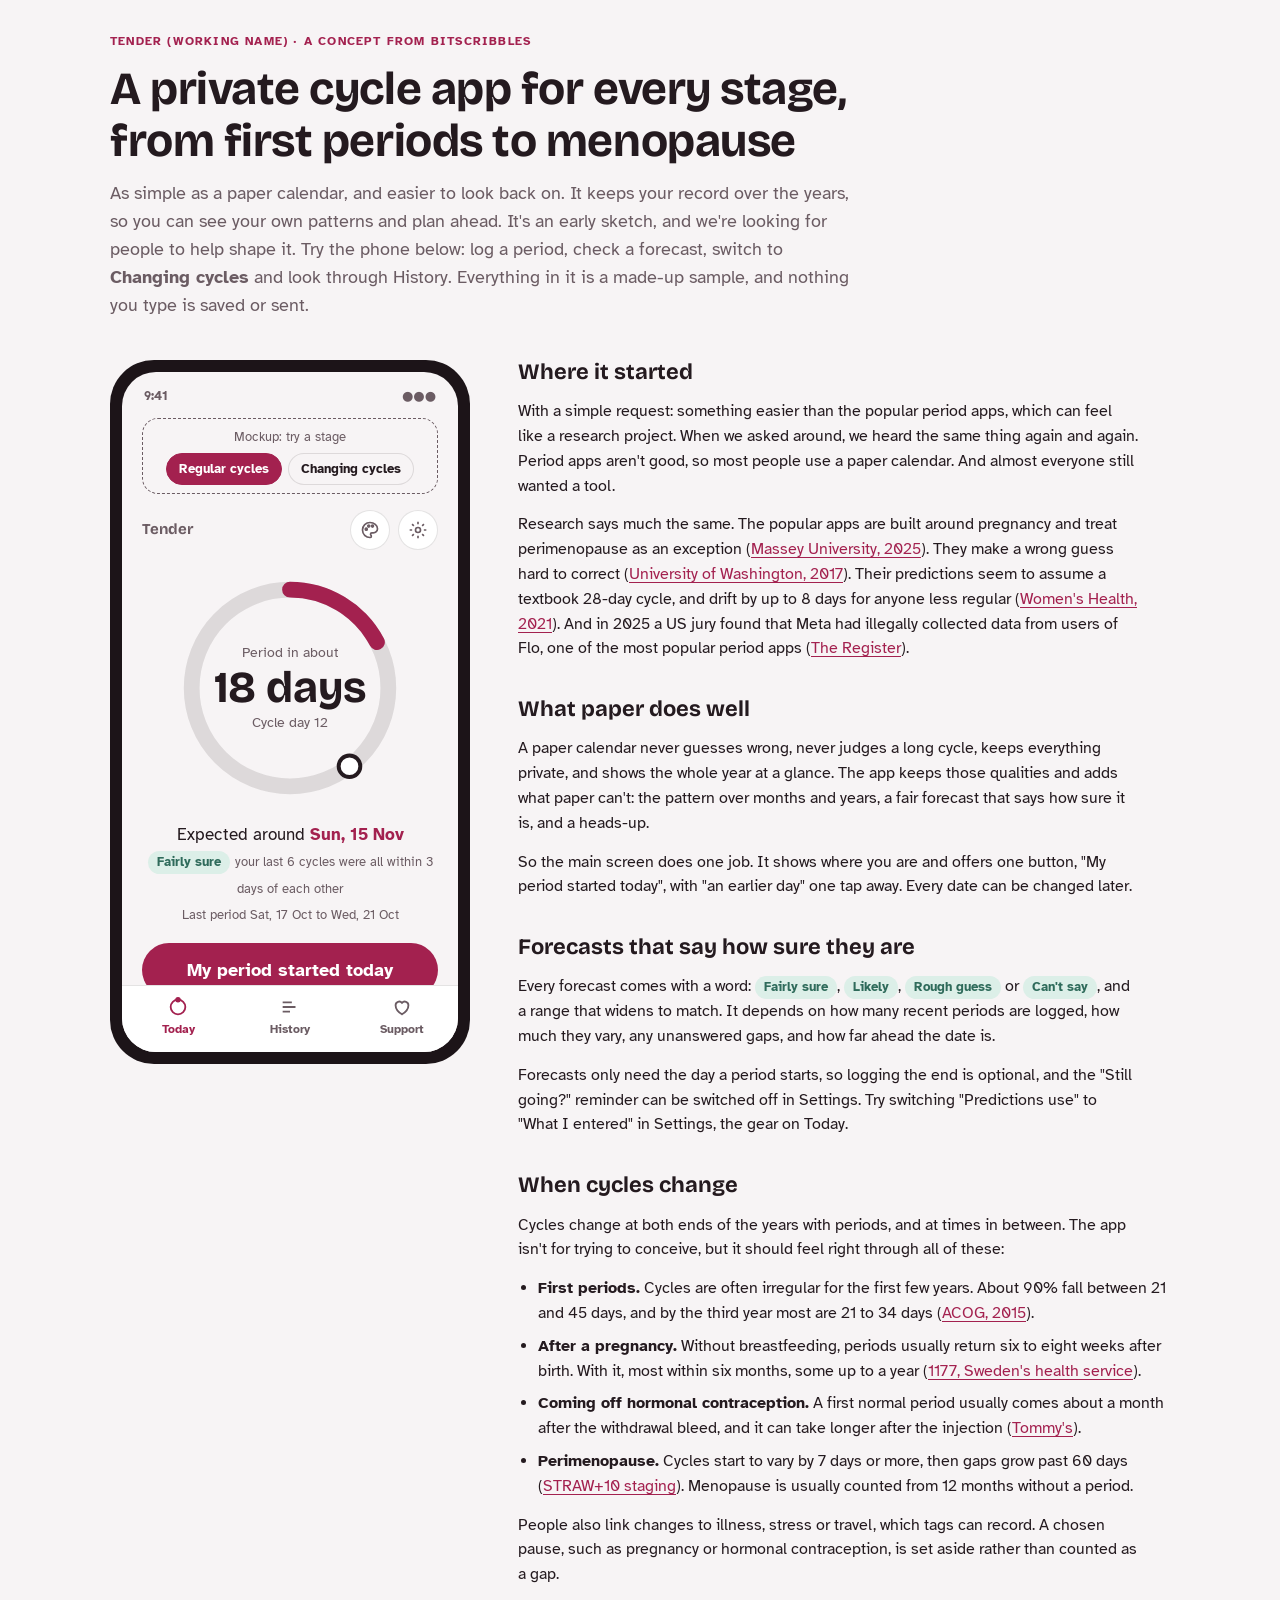
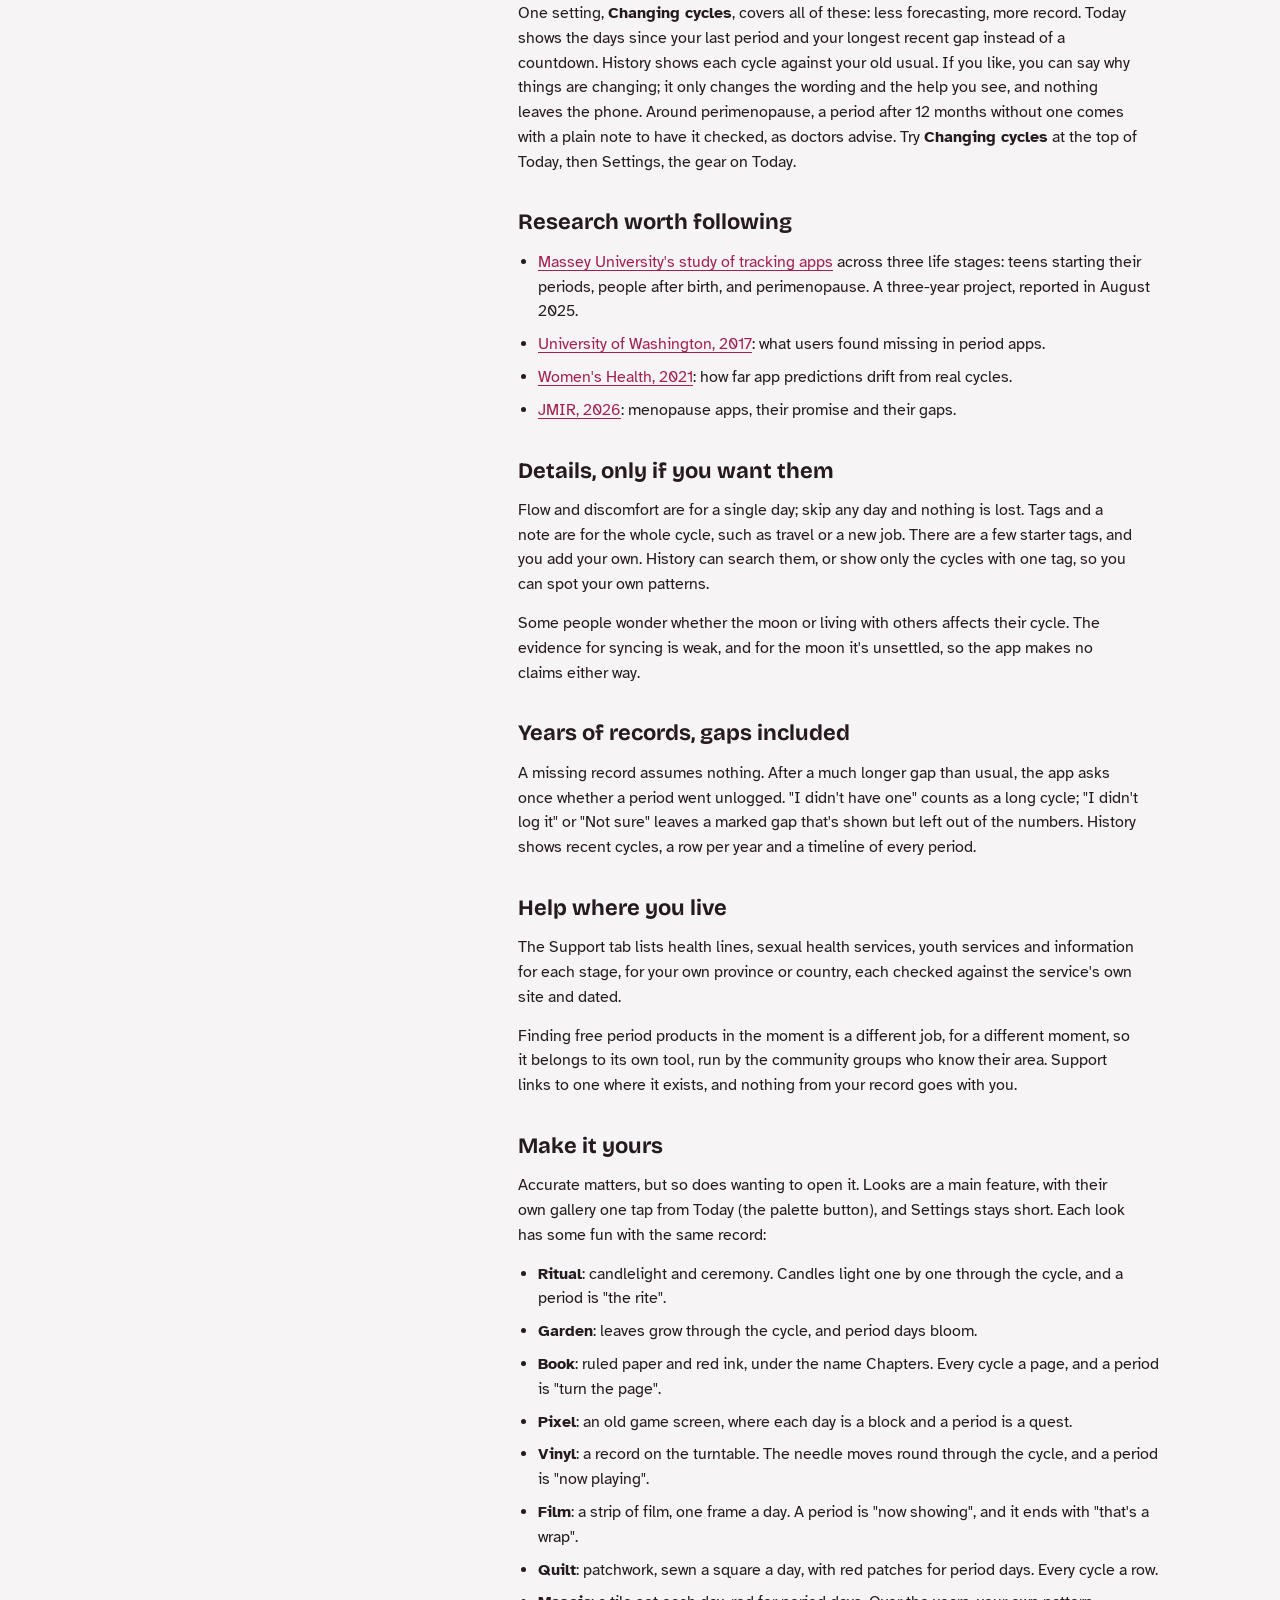
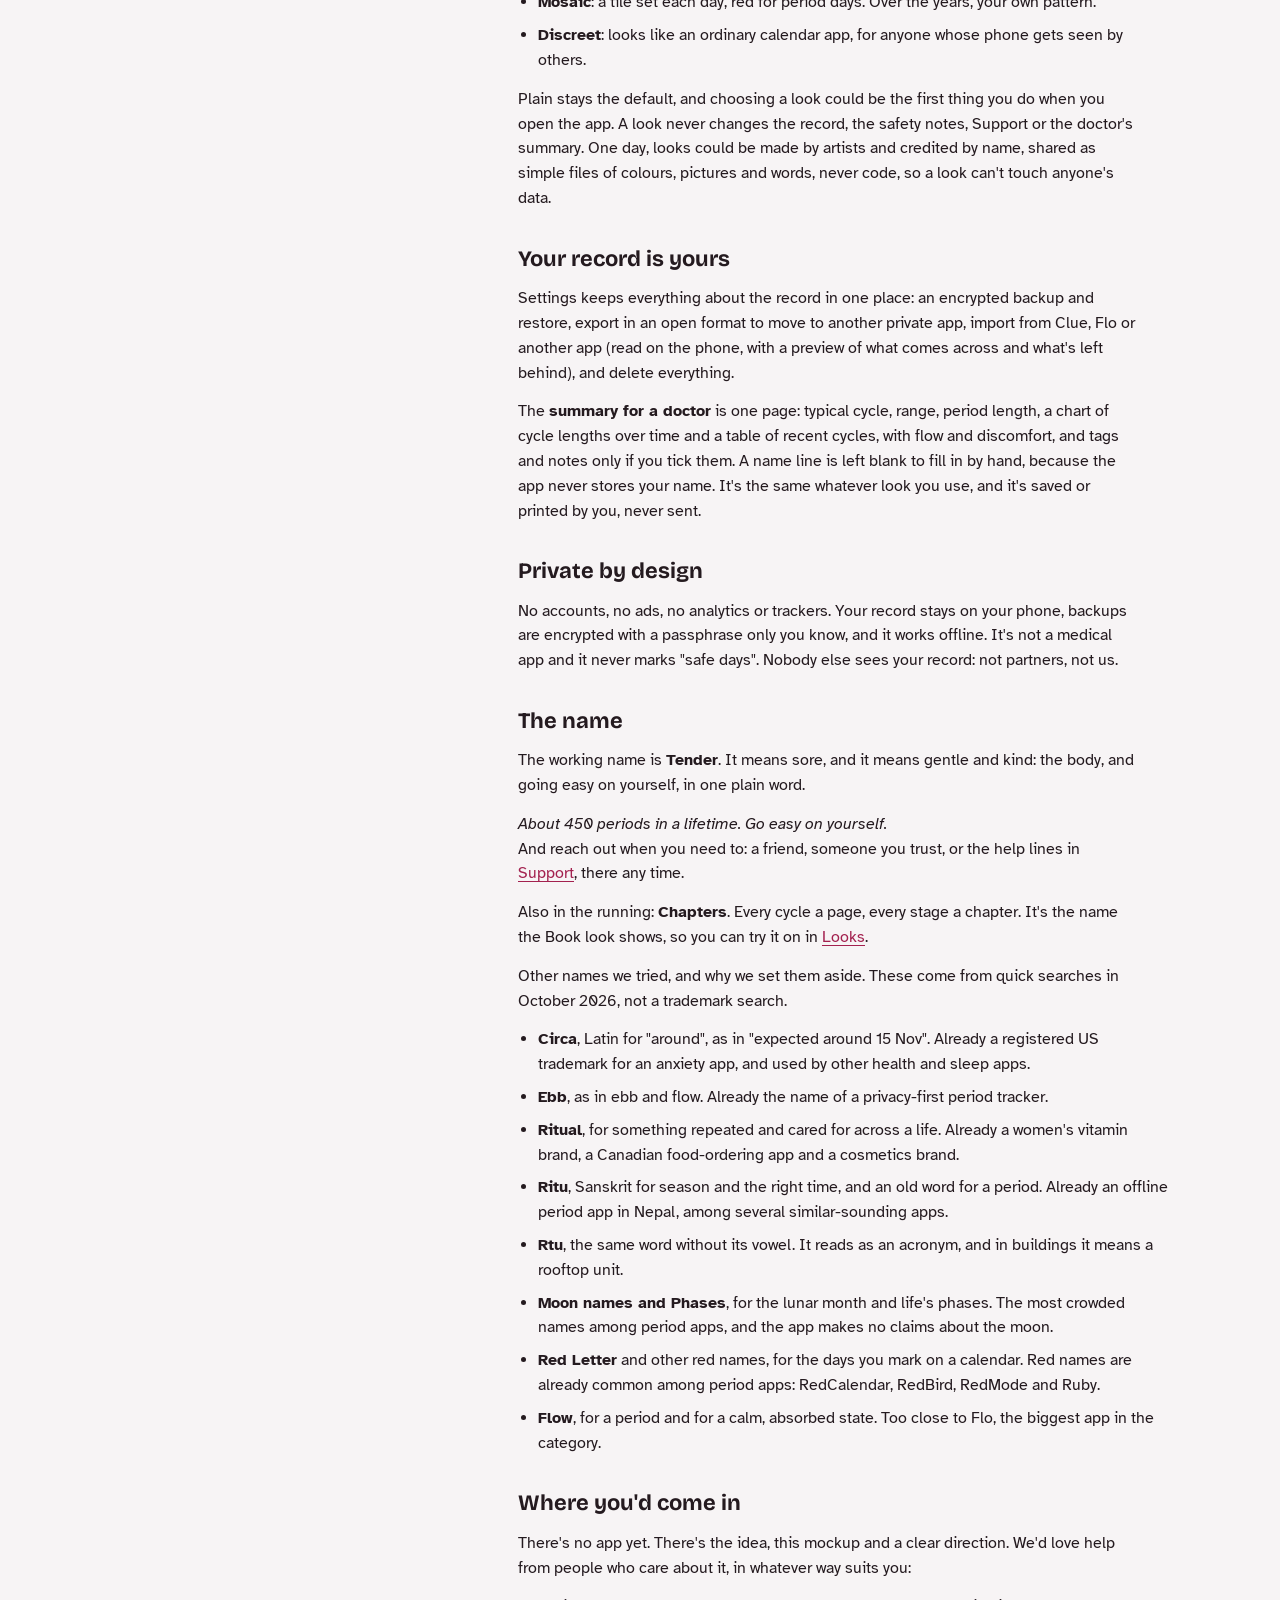
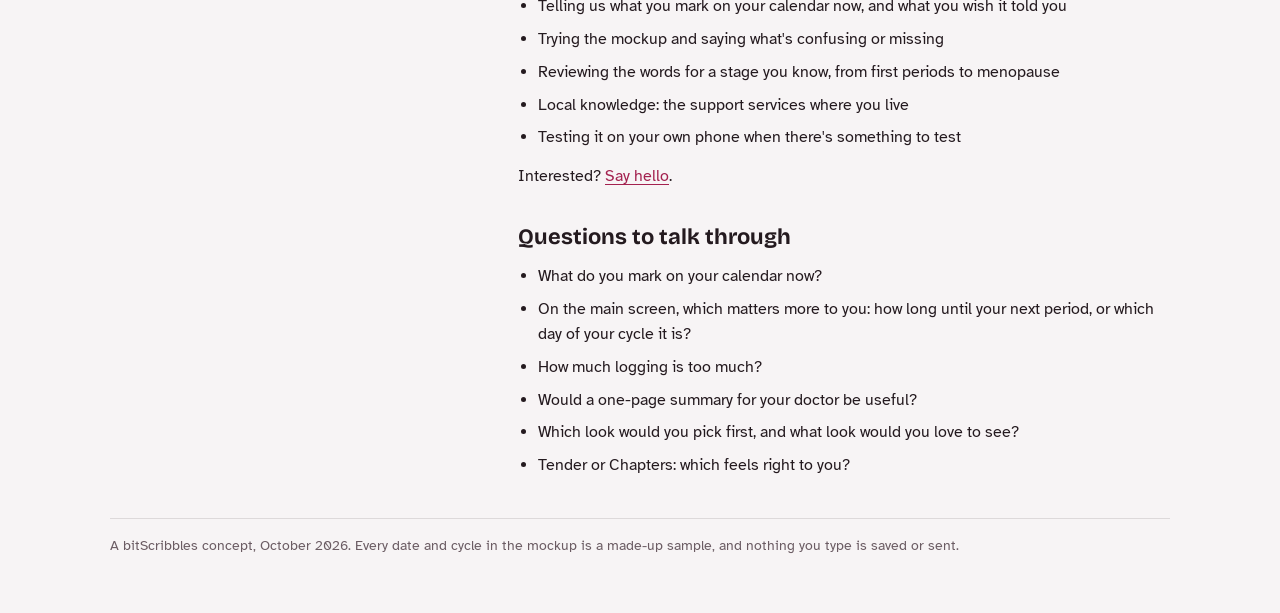
==== preview/cycle/index.html @ 002d777d "Cycle preview: a looks gallery, with Vinyl, Film, Quilt and Mosaic Looks get their own gallery, one " ====
<!doctype html>
<html lang="en">
<head>
<meta charset="utf-8">
<meta name="viewport" content="width=device-width, initial-scale=1, viewport-fit=cover">
<meta name="robots" content="noindex, nofollow">
<title>Tender (working name) — a concept from bitScribbles</title>
<link rel="icon" href="/favicon.svg?v=2" type="image/svg+xml">
<link rel="preconnect" href="https://fonts.googleapis.com">
<link rel="stylesheet" href="https://fonts.googleapis.com/css2?family=Bricolage+Grotesque:opsz,wght@12..96,500;12..96,700&family=Cinzel:wght@600;700&family=Press+Start+2P&family=Special+Elite&family=Shrikhand&family=Bebas+Neue&family=Patrick+Hand&family=Marcellus&family=Atkinson+Hyperlegible:ital,wght@0,400;0,700;1,400&display=swap">
<style>
/* Layout: a working phone on the left, the reasoning beside it; one column on phones. */
:root {
  --bg: #f7f4f5;
  --surface: #ffffff;
  --ink: #241a1f;
  --muted: #6b5c63;
  --line: rgba(36, 26, 31, 0.12);
  --berry: #a3214f;        /* the app's accent: period days, main action */
  --berry-soft: #f6dfe7;
  --pine: #2f6b5b;         /* calm second accent: confidence words, readiness */
  --pine-soft: #dcefe8;
  --phone: #1c1418;
  --on-berry: #ffffff;
  --display: "Bricolage Grotesque", "Segoe UI", system-ui, sans-serif;
  --body: "Atkinson Hyperlegible", "Segoe UI", system-ui, sans-serif;
}
@media (prefers-color-scheme: dark) { :root:not([data-theme="light"]) {
  --bg: #171114; --surface: #22191d; --ink: #f3ecef; --muted: #b5a6ad; --line: rgba(243,236,239,0.14);
  --berry: #e0668f; --berry-soft: #4a2232; --pine: #6cc4a8; --pine-soft: #1d3a31; --phone: #050304; --on-berry: #1a0b11;
  color-scheme: dark; } }
:root[data-theme="dark"] {
  --bg: #171114; --surface: #22191d; --ink: #f3ecef; --muted: #b5a6ad; --line: rgba(243,236,239,0.14);
  --berry: #e0668f; --berry-soft: #4a2232; --pine: #6cc4a8; --pine-soft: #1d3a31; --phone: #050304; --on-berry: #1a0b11;
  color-scheme: dark; }

* { box-sizing: border-box; }
[hidden] { display: none !important; }
body { margin: 0; background: var(--bg); color: var(--ink); font: 16px/1.55 var(--body);
  padding-left: max(16px, env(safe-area-inset-left, 0px)); padding-right: max(16px, env(safe-area-inset-right, 0px)); padding-block: 32px 56px; }
.wrap { max-width: 1060px; margin: 0 auto; display: grid; gap: 40px; }
h1, h2, h3 { font-family: var(--display); text-wrap: balance; margin: 0; line-height: 1.15; }
h1 { font-size: clamp(30px, 5vw, 46px); font-weight: 700; letter-spacing: -0.01em; }
h2 { font-size: 22px; font-weight: 700; }
h3 { font-size: 17px; font-weight: 700; }
p { margin: 0; }
.eyebrow { font-size: 12px; text-transform: uppercase; letter-spacing: 0.1em; color: var(--berry); font-weight: 700; }
.lead { font-size: 18px; color: var(--muted); max-width: 62ch; }
header { display: grid; gap: 12px; }

.main { display: grid; grid-template-columns: minmax(0, 360px) minmax(0, 1fr); gap: 48px; align-items: start; }
@media (max-width: 820px) { .main { grid-template-columns: minmax(0, 1fr); } .phone { margin: 0 auto; } }

/* Phone */
.phone { width: 100%; max-width: 360px; background: var(--phone); border-radius: 44px; padding: 12px; position: sticky; top: calc(env(safe-area-inset-top, 0px) + 16px); }
@media (max-width: 820px) { .phone { position: static; } }
.screen { background: var(--bg); border-radius: 34px; height: 680px; display: flex; flex-direction: column; overflow: hidden; }
.bar { display: flex; justify-content: space-between; padding: 14px 22px 4px; font-size: 13px; font-weight: 700; color: var(--muted); }
.view { flex: 1; overflow-y: auto; padding: 8px 20px 20px; display: grid; align-content: start; gap: 16px; }
.view[hidden] { display: none !important; }
.tabs { display: grid; grid-template-columns: repeat(3, 1fr); border-top: 1px solid var(--line); background: var(--surface); padding-bottom: 10px; }
.tabs button { background: none; border: 0; font: 700 12px var(--body); color: var(--muted); padding: 10px 4px 6px; display: grid; justify-items: center; gap: 4px; cursor: pointer; }
.tabs button svg { width: 22px; height: 22px; }
.tabs button[aria-selected="true"] { color: var(--berry); }
button:focus-visible, select:focus-visible { outline: 3px solid var(--berry); outline-offset: 2px; }

.app-name { font-family: var(--display); font-weight: 700; font-size: 15px; color: var(--muted); }
.ring { position: relative; width: 236px; height: 236px; margin: 4px auto 0; }
.ring svg { width: 100%; height: 100%; }
.ring-text { position: absolute; inset: 0; display: grid; place-content: center; text-align: center; gap: 2px; }
.ring-day { font-family: var(--display); font-weight: 700; font-size: 54px; line-height: 1; }
.ring-sub { font-size: 14px; color: var(--muted); }
.next { text-align: center; font-size: 17px; }
.next strong { color: var(--berry); }
.primary { background: var(--berry); color: var(--on-berry); border: 0; border-radius: 999px; font: 700 18px var(--body); padding: 16px; cursor: pointer; width: 100%; }
.quiet { background: none; border: 1px solid var(--line); color: var(--ink); border-radius: 999px; font: 700 14px var(--body); padding: 11px 14px; cursor: pointer; }
.nudge { background: var(--pine-soft); color: var(--ink); border-radius: 16px; padding: 12px 14px; display: flex; gap: 10px; align-items: center; justify-content: space-between; font-size: 14px; }
.nudge button { background: none; border: 0; color: var(--pine); font: 700 14px var(--body); cursor: pointer; white-space: nowrap; padding: 4px; }

select { width: 100%; font: 16px var(--body); padding: 10px; border-radius: 12px; border: 1px solid var(--line); background: var(--surface); color: var(--ink); }
.status { font-size: 13px; color: var(--muted); }
.chips { display: flex; flex-wrap: wrap; gap: 4px; }
.chip { font-size: 12px; background: var(--pine-soft); color: var(--ink); border-radius: 999px; padding: 2px 8px; }
.meta { font-size: 13px; color: var(--muted); }
.details { background: var(--surface); border: 1px solid var(--line); border-radius: 18px; padding: 14px; display: grid; gap: 12px; }
.details fieldset { border: 0; margin: 0; padding: 0; display: grid; gap: 6px; }
.details legend { font-weight: 700; font-size: 14px; padding: 0; margin-bottom: 6px; }
.seg { display: flex; flex-wrap: wrap; gap: 6px; }
.seg button { border: 1px solid var(--line); background: var(--bg); color: var(--ink); border-radius: 999px; padding: 7px 12px; font: 700 13px var(--body); cursor: pointer; }
.seg button[aria-pressed="true"] { background: var(--berry); border-color: var(--berry); color: var(--on-berry); }
.details textarea { width: 100%; min-height: 64px; resize: vertical; font: 15px/1.4 var(--body); padding: 10px; border-radius: 12px; border: 1px solid var(--line); background: var(--bg); color: var(--ink); }
.details label { font-weight: 700; font-size: 14px; }
.saved { font-size: 13px; color: var(--pine); font-weight: 700; min-height: 1.2em; }
.ask { background: var(--berry-soft); border-radius: 18px; padding: 14px; display: grid; gap: 10px; }
.ask .quiet { background: var(--surface); }
.linkbtn { background: none; border: 0; padding: 4px 0; font: 700 14px var(--body); color: var(--berry); cursor: pointer; justify-self: center; text-decoration: underline; text-underline-offset: 3px; }
.dates { background: var(--surface); border: 1px solid var(--line); border-radius: 18px; padding: 12px 14px; display: grid; gap: 10px; }
.drow { display: grid; grid-template-columns: 64px 36px 1fr 36px; gap: 8px; align-items: center; font-size: 14px; }
.drow span:nth-child(3) { text-align: center; font-weight: 700; font-variant-numeric: tabular-nums; }
.step { width: 36px; height: 36px; border-radius: 50%; border: 1px solid var(--line); background: var(--bg); color: var(--ink); font: 700 18px var(--body); cursor: pointer; }
.step:disabled { opacity: .35; cursor: default; }
.demo { background: none; border: 1px dashed var(--muted); color: var(--muted); border-radius: 999px; padding: 8px 12px; font: 700 13px var(--body); cursor: pointer; }
.tags { display: flex; flex-wrap: wrap; gap: 6px; }
.tags button { border: 1px solid var(--line); background: var(--bg); color: var(--ink); border-radius: 999px; padding: 7px 12px; font: 700 13px var(--body); cursor: pointer; }
.tags button[aria-pressed="true"] { background: var(--pine); border-color: var(--pine); color: var(--surface); }
.plan { background: var(--surface); border: 1px solid var(--line); border-radius: 18px; padding: 14px; display: grid; gap: 10px; }
.plan input[type="date"] { width: 100%; font: 16px var(--body); padding: 10px; border-radius: 12px; border: 1px solid var(--line); background: var(--bg); color: var(--ink); }
.upcoming { list-style: none; margin: 0; padding: 0; display: grid; gap: 6px; font-size: 14px; }
.upcoming li { display: flex; justify-content: space-between; gap: 8px; }
.hextra { grid-column: 2 / -1; display: flex; flex-wrap: wrap; gap: 4px; align-items: center; font-size: 12px; color: var(--muted); margin-top: -4px; }
.chip.tag { background: var(--berry-soft); }
.rgroup { display: grid; gap: 8px; }
.rgroup h3 { font-size: 13px; text-transform: uppercase; letter-spacing: 0.08em; color: var(--muted); font-family: var(--body); }
.res { background: var(--surface); border: 1px solid var(--line); border-radius: 16px; padding: 12px 14px; display: grid; gap: 4px; }
.res-name { font-weight: 700; }
.res a { color: var(--berry); font-weight: 700; text-underline-offset: 3px; }
.res .num { font-variant-numeric: tabular-nums; }
.region { display: flex; justify-content: space-between; align-items: center; gap: 8px; font-size: 14px; }
.view input[type="search"], .addtag input { width: 100%; font: 16px var(--body); padding: 10px; border-radius: 12px; border: 1px solid var(--line); background: var(--surface); color: var(--ink); }
.addtag { display: flex; gap: 8px; }
.addtag input { flex: 1; min-width: 0; background: var(--bg); }
.htrack.gap { background: none; border: 1.5px dashed var(--muted); }
.years details { border-top: 1px solid var(--line); padding: 10px 0; }
.years summary { cursor: pointer; font-weight: 700; }
.years summary span { display: block; font-weight: 400; font-size: 13px; color: var(--muted); }
.timeline svg { width: 100%; height: auto; display: block; }
.hnote { font-style: italic; }
.conf { display: inline-block; font-size: 13px; font-weight: 700; color: var(--pine); background: var(--pine-soft); border-radius: 999px; padding: 1px 9px; }
.stagebar { display: grid; gap: 6px; justify-items: center; border: 1px dashed var(--muted); border-radius: 16px; padding: 8px; }
.stack { display: grid; gap: 16px; }
.chchart svg { width: 100%; height: auto; display: block; }
.chrow { display: flex; justify-content: space-between; gap: 8px; font-size: 14px; border-top: 1px solid var(--line); padding-top: 6px; }
.chrow b { font-variant-numeric: tabular-nums; }
.say { color: var(--berry); font-weight: 700; }
.plain a, .questions a { color: var(--berry); text-underline-offset: 3px; }
.inline-link { background: none; border: 0; padding: 0; font: inherit; color: var(--berry); text-decoration: underline; text-underline-offset: 3px; cursor: pointer; }
.apphead { display: flex; justify-content: space-between; align-items: center; gap: 8px; }
.gear { width: 40px; height: 40px; border-radius: 50%; border: 1px solid var(--line); background: var(--surface); color: var(--muted); display: grid; place-items: center; cursor: pointer; }
.gear svg { width: 20px; height: 20px; }
.setgroup { display: grid; gap: 10px; }
.setgroup > h3 { font-size: 13px; text-transform: uppercase; letter-spacing: 0.08em; color: var(--muted); font-family: var(--body); }
.skins { display: grid; gap: 8px; }
.skin { display: grid; grid-template-columns: 40px 1fr; gap: 10px; align-items: center; text-align: left; border: 1px solid var(--line); background: var(--surface); color: var(--ink); border-radius: 14px; padding: 10px 12px; font: 14px/1.35 var(--body); cursor: pointer; }
.skin b { display: block; }
.skin span.meta { display: block; }
.skin[aria-pressed="true"] { border-color: var(--berry); box-shadow: inset 0 0 0 1px var(--berry); }
.swatch { width: 40px; height: 40px; border-radius: 50%; border: 1px solid rgba(0,0,0,.12); }
.screen[data-skin="ritual"] { --bg: #140d12; --surface: #1f141b; --ink: #f1e6dc; --muted: #b9a596; --line: rgba(241,230,220,0.16); --berry: #e0584f; --berry-soft: #3a1a1e; --pine: #d9b36c; --pine-soft: #2e2516; --on-berry: #1a0a0a; --display: "Cinzel", Georgia, serif; color-scheme: dark; }
.screen[data-skin="garden"] { --bg: #f3f6ef; --surface: #ffffff; --ink: #1f2a1f; --muted: #556455; --line: rgba(31,42,31,0.13); --berry: #a8324e; --berry-soft: #f3dde3; --pine: #3f6b3a; --pine-soft: #e0ecd9; --on-berry: #ffffff; color-scheme: light; }
.screen[data-skin="discreet"] { --bg: #f4f5f7; --surface: #ffffff; --ink: #1d2330; --muted: #5d6576; --line: rgba(29,35,48,0.12); --berry: #2f5fa8; --berry-soft: #dfe7f5; --pine: #3b6b8f; --pine-soft: #e2edf5; --on-berry: #ffffff; color-scheme: light; }
.screen { color: var(--ink); }
.screen[data-skin="pixel"] { --bg: #10142a; --surface: #1b2140; --ink: #f4f4f4; --muted: #aab3d6; --line: rgba(244,244,244,0.18); --berry: #ff4d6d; --berry-soft: #3a1f33; --pine: #6ee7b7; --pine-soft: #163a33; --on-berry: #10142a; --display: "Press Start 2P", ui-monospace, monospace; color-scheme: dark; }
.ring-glyph { display: block; height: 26px; margin-bottom: 2px; }
.ring-glyph svg { height: 26px; width: auto; }
.screen[data-skin="book"] { --bg: #f7f3ea; --surface: #fffdf7; --ink: #2b2620; --muted: #62594d; --line: rgba(43,38,32,0.16); --berry: #b3261e; --berry-soft: #f3dcd6; --pine: #2f4f7a; --pine-soft: #e1e8f2; --on-berry: #fffdf7; --display: "Special Elite", "Courier New", monospace; color-scheme: light; }
/* Book: ruled paper and red ink */
.screen[data-skin="book"] { background: linear-gradient(90deg, transparent 22px, rgba(179,38,30,0.35) 22px 23.5px, transparent 23.5px), repeating-linear-gradient(0deg, rgba(47,79,122,0.12) 0 1px, transparent 1px 26px), #f7f3ea; }
.screen[data-skin="book"] .primary { background: #fffdf7; color: var(--berry); border: 2px solid var(--berry); font-family: "Special Elite", "Courier New", monospace; letter-spacing: 0.03em; box-shadow: 2px 2px 0 rgba(179,38,30,0.25); }
.screen[data-skin="book"] .tabs { background: #fffdf7; }
.screen[data-skin="book"] .ring-day { font-family: "Special Elite", "Courier New", monospace; }
/* Ritual: candlelight */
.screen[data-skin="ritual"] { background: radial-gradient(120% 60% at 50% 0%, #2c1420 0%, #140d12 62%); }
.screen[data-skin="ritual"] .primary { background: linear-gradient(#e86a5f, #b8322e); color: #1a0a0a; font-family: "Cinzel", Georgia, serif; letter-spacing: 0.05em; box-shadow: 0 0 26px rgba(224,88,79,0.45); }
.screen[data-skin="ritual"] #periodArc { filter: drop-shadow(0 0 6px rgba(224,88,79,0.85)); }
.screen[data-skin="ritual"] .ring-day { font-family: "Cinzel", Georgia, serif; }
.screen[data-skin="ritual"] .tabs { background: #1a1016; }
/* Garden: a little growth */
.screen[data-skin="garden"] { background: radial-gradient(circle at 12% 18%, #e3ecd9 0 22px, transparent 23px), radial-gradient(circle at 88% 34%, #e8efe0 0 30px, transparent 31px), radial-gradient(circle at 20% 78%, #e8efe0 0 26px, transparent 27px), #f3f6ef; }
.screen[data-skin="garden"] .primary { background: linear-gradient(#b8405c, #93283f); }
.screen[data-skin="garden"] .tabs { background: #fbfdf8; }
/* Pixel: an old game screen */
.screen[data-skin="pixel"] { background: repeating-linear-gradient(0deg, rgba(255,255,255,0.035) 0 2px, transparent 2px 4px), #10142a; }
.screen[data-skin="pixel"] * { border-radius: 0 !important; }
.screen[data-skin="pixel"] .primary { font-family: "Press Start 2P", ui-monospace, monospace; font-size: 12px; line-height: 1.6; padding: 16px 12px; border: 3px solid #f4f4f4; box-shadow: 4px 4px 0 #000; }
.screen[data-skin="pixel"] .ring-day { font-size: 22px !important; line-height: 1.4; }
.screen[data-skin="pixel"] .ring-sub { font-size: 12px; }
.screen[data-skin="pixel"] #ringBase, .screen[data-skin="pixel"] #periodArc { display: none; }
.screen[data-skin="pixel"] .app-name { font-size: 11px; }
.screen[data-skin="pixel"] h2, .screen[data-skin="pixel"] h3 { font-size: 12px; line-height: 1.6; }
/* Vinyl: a record on the turntable */
.screen[data-skin="vinyl"] { --bg: #17161b; --surface: #222128; --ink: #f2efe8; --muted: #b4afa6; --line: rgba(242,239,232,0.16); --berry: #e5535f; --berry-soft: #3b1d23; --pine: #e8b04a; --pine-soft: #322813; --on-berry: #17161b; --display: "Shrikhand", Georgia, serif; color-scheme: dark; }
.screen[data-skin="vinyl"] { background: repeating-radial-gradient(circle at 50% 34%, rgba(255,255,255,0.035) 0 1px, transparent 1px 5px), #17161b; }
.screen[data-skin="vinyl"] #ringBase { stroke: #050507; stroke-width: 24; }
.screen[data-skin="vinyl"] .primary { font-family: "Shrikhand", Georgia, serif; font-weight: 400; letter-spacing: 0.02em; box-shadow: inset 0 0 0 3px #e5535f, inset 0 0 0 5px #17161b; }
.screen[data-skin="vinyl"] .ring-day, .screen[data-skin="vinyl"] .app-name, .screen[data-skin="vinyl"] h2, .screen[data-skin="vinyl"] h3 { font-weight: 400; }
.screen[data-skin="vinyl"] .tabs { background: #1d1c22; }
/* Film: a strip of film */
.screen[data-skin="film"] { --bg: #15130f; --surface: #211e19; --ink: #f3ead8; --muted: #b8ab93; --line: rgba(243,234,216,0.16); --berry: #e2553f; --berry-soft: #3a1c15; --pine: #e9c36a; --pine-soft: #33291a; --on-berry: #15130f; --display: "Bebas Neue", "Arial Narrow", sans-serif; color-scheme: dark; }
.screen[data-skin="film"] { background: repeating-linear-gradient(180deg, rgba(243,234,216,0.3) 0 9px, transparent 9px 20px) 5px 0 / 8px 100% no-repeat, repeating-linear-gradient(180deg, rgba(243,234,216,0.3) 0 9px, transparent 9px 20px) calc(100% - 5px) 0 / 8px 100% no-repeat, #15130f; }
.screen[data-skin="film"] #ringBase { stroke: #000000; stroke-width: 28; }
.screen[data-skin="film"] #periodArc { display: none; }
.screen[data-skin="film"] .primary { font-family: "Bebas Neue", "Arial Narrow", sans-serif; font-weight: 400; font-size: 24px; letter-spacing: 0.08em; padding: 10px 16px 12px; border-radius: 6px; border-top: 8px solid #f3ead8; border-image: repeating-linear-gradient(120deg, #f3ead8 0 12px, #15130f 12px 24px) 8 0 0 0; }
.screen[data-skin="film"] .ring-day { letter-spacing: 0.04em; }
.screen[data-skin="film"] .ring-day, .screen[data-skin="film"] .app-name, .screen[data-skin="film"] h2, .screen[data-skin="film"] h3 { font-weight: 400; letter-spacing: 0.05em; }
.screen[data-skin="film"] .app-name { font-size: 18px; }
.screen[data-skin="film"] .tabs { background: #1c1915; }
/* Quilt: patchwork */
.screen[data-skin="quilt"] { --bg: #f7f0e3; --surface: #fffaf1; --ink: #3a2e28; --muted: #6d5d52; --line: rgba(58,46,40,0.15); --berry: #b23a48; --berry-soft: #f4dadd; --pine: #2f6f6a; --pine-soft: #dcece9; --on-berry: #fffaf1; --display: "Patrick Hand", "Comic Sans MS", cursive; color-scheme: light; }
.screen[data-skin="quilt"] { background: repeating-linear-gradient(0deg, rgba(178,58,72,0.05) 0 12px, transparent 12px 24px), repeating-linear-gradient(90deg, rgba(178,58,72,0.05) 0 12px, transparent 12px 24px), #f7f0e3; }
.screen[data-skin="quilt"] #ringBase, .screen[data-skin="quilt"] #periodArc { display: none; }
.screen[data-skin="quilt"] .primary { font-family: "Patrick Hand", "Comic Sans MS", cursive; font-weight: 400; font-size: 22px; padding: 14px; outline: 2px dashed rgba(255,250,241,0.85); outline-offset: -7px; }
.screen[data-skin="quilt"] .dates, .screen[data-skin="quilt"] .usual, .screen[data-skin="quilt"] .plan { border: 1.5px dashed rgba(58,46,40,0.35); }
.screen[data-skin="quilt"] .ring-day, .screen[data-skin="quilt"] .app-name, .screen[data-skin="quilt"] h2, .screen[data-skin="quilt"] h3 { font-weight: 400; }
.screen[data-skin="quilt"] .app-name { font-size: 19px; }
.screen[data-skin="quilt"] .tabs { background: #fffaf1; }
/* Mosaic: a tile a day */
.screen[data-skin="mosaic"] { --bg: #f0eee8; --surface: #fbfaf7; --ink: #1f2b36; --muted: #56616c; --line: rgba(31,43,54,0.14); --berry: #b5432c; --berry-soft: #f3ddd5; --pine: #23688a; --pine-soft: #dce9f0; --on-berry: #fbfaf7; --display: "Marcellus", Georgia, serif; color-scheme: light; }
.screen[data-skin="mosaic"] { background: repeating-linear-gradient(0deg, rgba(31,43,54,0.05) 0 1px, transparent 1px 14px), repeating-linear-gradient(90deg, rgba(31,43,54,0.05) 0 1px, transparent 1px 14px), #f0eee8; }
.screen[data-skin="mosaic"] #ringBase, .screen[data-skin="mosaic"] #periodArc { display: none; }
.screen[data-skin="mosaic"] .primary { font-family: "Marcellus", Georgia, serif; font-weight: 400; letter-spacing: 0.03em; border-radius: 4px; box-shadow: 0 0 0 3px #f0eee8, 0 0 0 6px #23688a; }
.screen[data-skin="mosaic"] .ring-day, .screen[data-skin="mosaic"] .app-name, .screen[data-skin="mosaic"] h2, .screen[data-skin="mosaic"] h3 { font-weight: 400; }
.screen[data-skin="mosaic"] .tabs { background: #fbfaf7; }
/* Looks gallery */
.headbtns { display: flex; gap: 8px; }
.looks { display: grid; grid-template-columns: repeat(2, minmax(0, 1fr)); gap: 12px; }
.look { display: grid; grid-template-rows: auto 1fr; text-align: left; border: 1px solid var(--line); background: var(--surface); color: var(--ink); border-radius: 16px; padding: 0; overflow: hidden; font: 13px/1.35 var(--body); cursor: pointer; }
.look[aria-pressed="true"] { border-color: var(--berry); box-shadow: 0 0 0 2px var(--berry); }
.look[aria-pressed="true"] .look-body b::after { content: " \2713"; color: var(--berry); }
.look-art { height: 64px; display: grid; place-items: center; border-bottom: 1px solid var(--line); }
.look-art svg { height: 30px; width: auto; }
.look-body { padding: 8px 10px 10px; display: grid; gap: 3px; align-content: start; }
.look-body b { font-size: 15px; }
.look-body .meta { font-size: 12px; }
.look-body .say { font-size: 13px; color: var(--ink); font-weight: 400; }
.look.more { grid-column: 1 / -1; cursor: default; border-style: dashed; background: transparent; }
.look-art[data-art="plain"] { background: #f7f4f5; }
.look-art[data-art="ritual"] { --berry: #e0584f; background: radial-gradient(120% 90% at 50% 0%, #3a1a28, #140d12 70%); }
.look-art[data-art="garden"] { background: radial-gradient(circle at 15% 30%, #e3ecd9 0 12px, transparent 13px), radial-gradient(circle at 85% 70%, #e3ecd9 0 16px, transparent 17px), #f3f6ef; }
.look-art[data-art="book"] { background: linear-gradient(90deg, transparent 14px, rgba(179,38,30,0.4) 14px 15.5px, transparent 15.5px), repeating-linear-gradient(0deg, rgba(47,79,122,0.15) 0 1px, transparent 1px 12px), #f7f3ea; }
.look-art[data-art="pixel"] { --berry: #ff4d6d; background: repeating-linear-gradient(0deg, rgba(255,255,255,0.05) 0 2px, transparent 2px 4px), #10142a; }
.look-art[data-art="vinyl"] { background: repeating-radial-gradient(circle at 50% 50%, rgba(255,255,255,0.05) 0 1px, transparent 1px 4px), #17161b; }
.look-art[data-art="film"] { background: repeating-linear-gradient(90deg, rgba(243,234,216,0.4) 0 7px, transparent 7px 14px) 0 4px / 100% 5px no-repeat, repeating-linear-gradient(90deg, rgba(243,234,216,0.4) 0 7px, transparent 7px 14px) 0 calc(100% - 4px) / 100% 5px no-repeat, #15130f; }
.look-art[data-art="quilt"] { background: repeating-linear-gradient(0deg, rgba(178,58,72,0.08) 0 8px, transparent 8px 16px), repeating-linear-gradient(90deg, rgba(178,58,72,0.08) 0 8px, transparent 8px 16px), #f7f0e3; }
.look-art[data-art="mosaic"] { background: repeating-linear-gradient(0deg, rgba(31,43,54,0.07) 0 1px, transparent 1px 10px), repeating-linear-gradient(90deg, rgba(31,43,54,0.07) 0 1px, transparent 1px 10px), #f0eee8; }
.look-art[data-art="discreet"] { background: #f4f5f7; }
@media (prefers-reduced-motion: no-preference) {
  .spin { transform-origin: 120px 120px; animation: spin 9s linear infinite; }
  .flick { animation: flick 1.4s ease-in-out infinite alternate; }
}
@keyframes spin { to { transform: rotate(360deg); } }
@keyframes flick { from { opacity: 1; } to { opacity: 0.55; } }
@media (prefers-reduced-motion: no-preference) {
  .flame { transform-box: fill-box; transform-origin: 50% 100%; animation: flicker 1.6s ease-in-out infinite alternate; }
  .flame:nth-of-type(3n) { animation-duration: 1.1s; }
  .blink { animation: blink 1s steps(2, start) infinite; }
}
@keyframes flicker { 0% { transform: scale(1, 1); opacity: 1; } 50% { transform: scale(0.85, 1.15); opacity: 0.85; } 100% { transform: scale(1.05, 0.9); opacity: 1; } }
@keyframes blink { to { visibility: hidden; } }
/* Settings: your record */
.reclist { display: grid; gap: 6px; }
.rec { display: grid; gap: 2px; text-align: left; border: 1px solid var(--line); background: var(--bg); color: var(--ink); border-radius: 12px; padding: 10px 12px; font: 14px/1.35 var(--body); cursor: pointer; }
.rec b { font-weight: 700; }
.rec.danger b { color: var(--berry); }
.skin .say { font-size: 13px; margin-top: 2px; display: block; color: var(--ink); }
/* Report: a sheet of paper, whatever the look */
.paper { background: #ffffff; color: #1d1d1f; border-radius: 6px; padding: 16px 14px; font: 12px/1.45 "Atkinson Hyperlegible", system-ui, sans-serif; box-shadow: 0 2px 10px rgba(0,0,0,0.18); display: grid; gap: 10px; }
.paper h4 { margin: 0; font: 700 16px "Bricolage Grotesque", system-ui, sans-serif; color: #1d1d1f; }
.paper .pm { color: #555; font-size: 11px; }
.paper table { font-size: 11px; color: #1d1d1f; }
.paper th { color: #555; font-size: 10px; padding: 4px 6px; border-bottom: 1px solid #ccc; text-transform: none; letter-spacing: 0; }
.paper td { padding: 4px 6px; border-bottom: 1px solid #e5e5e5; }
.paper .figs { display: grid; grid-template-columns: repeat(2, minmax(0, 1fr)); gap: 6px; }
.paper .fig { border: 1px solid #ddd; border-radius: 4px; padding: 6px 8px; }
.paper .fig b { display: block; font-size: 14px; }
.paper .blank { border-bottom: 1px solid #999; display: inline-block; min-width: 140px; }
.paper svg { width: 100%; height: auto; display: block; }
.paper .foot { color: #555; font-size: 10px; border-top: 1px solid #ddd; padding-top: 6px; }
.checks { display: grid; gap: 6px; }
.checks label { display: flex; gap: 8px; align-items: center; font-size: 14px; font-weight: 400; }
.checks input { width: 18px; height: 18px; accent-color: var(--berry); }
.screen[data-skin="ritual"] .app-name { letter-spacing: 0.12em; text-transform: uppercase; }
.note { font-size: 13px; background: var(--berry-soft); border-radius: 10px; padding: 8px 10px; }
.sample { font-size: 12px; color: var(--muted); font-style: italic; }

.hist { display: grid; gap: 8px; }
.hrow { display: grid; grid-template-columns: 64px 1fr 34px; gap: 8px; align-items: center; font-size: 13px; }
.htrack { height: 14px; background: var(--line); border-radius: 999px; position: relative; overflow: hidden; }
.hfill { position: absolute; inset: 0 auto 0 0; background: var(--line); border-radius: 999px; }
.hper { position: absolute; inset: 0 auto 0 0; background: var(--berry); border-radius: 999px; }
.hnum { font-variant-numeric: tabular-nums; text-align: right; font-weight: 700; }
.usual { background: var(--surface); border: 1px solid var(--line); border-radius: 16px; padding: 14px; display: grid; gap: 4px; }
.usual strong { font-family: var(--display); font-size: 24px; }

/* The reasoning column */
.side { display: grid; gap: 36px; min-width: 0; }
.side section { display: grid; gap: 14px; }
.steps { display: grid; gap: 14px; margin: 0; padding: 0; list-style: none; counter-reset: s; }
.steps li { display: grid; grid-template-columns: 32px 1fr; gap: 12px; counter-increment: s; }
.steps li::before { content: counter(s); width: 32px; height: 32px; border-radius: 50%; background: var(--pine-soft); color: var(--pine); font: 700 15px var(--display); display: grid; place-items: center; }
.steps p, .plain p { max-width: 62ch; }
.plain { display: grid; gap: 10px; }
table { border-collapse: collapse; width: 100%; font-size: 14px; }
.tablewrap { overflow-x: auto; }
th, td { text-align: left; padding: 8px 10px; border-bottom: 1px solid var(--line); vertical-align: top; }
th { font-size: 12px; text-transform: uppercase; letter-spacing: 0.08em; color: var(--muted); }
.questions { margin: 0; padding-left: 20px; display: grid; gap: 8px; }
footer { color: var(--muted); font-size: 14px; border-top: 1px solid var(--line); padding-top: 16px; }
@media (prefers-reduced-motion: no-preference) { .arc { transition: stroke-dasharray .4s ease; } }
</style>

</head>
<body>
<div class="wrap">
  <header>
    <span class="eyebrow">Tender (working name) · a concept from bitScribbles</span>
    <h1>A private cycle app for every stage, from first periods to menopause</h1>
    <p class="lead">As simple as a paper calendar, and easier to look back on. It keeps your record over the years, so you can see your own patterns and plan ahead. It's an early sketch, and we're looking for people to help shape it. Try the phone below: log a period, check a forecast, switch to <b>Changing cycles</b> and look through History. Everything in it is a made-up sample, and nothing you type is saved or sent.</p>
  </header>

  <div class="main">
    <div class="phone" aria-label="App mockup">
      <div class="screen">
        <div class="bar"><span>9:41</span><span aria-hidden="true">●●●</span></div>

        <!-- Today -->
        <div class="view" id="v-today" role="tabpanel" aria-labelledby="t-today">
          <div class="stagebar"><span class="meta">Mockup: try a stage</span><div class="seg" role="group" aria-label="Stage"><button type="button" data-stage="regular" aria-pressed="true">Regular cycles</button><button type="button" data-stage="changing" aria-pressed="false">Changing cycles</button></div></div>
          <div class="apphead"><span class="app-name" id="appName">Tender</span><span class="headbtns"><button class="gear" type="button" data-go="looks" aria-label="Looks"><svg viewBox="0 0 24 24" fill="none" stroke="currentColor" stroke-width="2" aria-hidden="true"><path d="M12 3a9 9 0 1 0 0 18c1.1 0 1.6-.8 1.6-1.6 0-.5-.2-.9-.5-1.2-.3-.3-.5-.7-.5-1.2 0-.9.7-1.6 1.6-1.6H16a5 5 0 0 0 5-5c0-4-4-7.4-9-7.4z"></path><circle cx="7.5" cy="11" r="1.2" fill="currentColor"></circle><circle cx="10.5" cy="7.3" r="1.2" fill="currentColor"></circle><circle cx="15" cy="7.3" r="1.2" fill="currentColor"></circle></svg></button><button class="gear" type="button" data-go="settings" aria-label="Settings"><svg viewBox="0 0 24 24" fill="none" stroke="currentColor" stroke-width="2" aria-hidden="true"><circle cx="12" cy="12" r="3"></circle><path d="M12 2v3M12 19v3M2 12h3M19 12h3M4.9 4.9l2.1 2.1M17 17l2.1 2.1M4.9 19.1L7 17M17 7l2.1-2.1"></path></svg></button></span></div>
          <div class="ring">
            <svg viewBox="0 0 240 240" aria-hidden="true">
              <circle id="ringBase" cx="120" cy="120" r="100" fill="none" stroke="var(--line)" stroke-width="16"></circle>
              <circle class="arc" id="periodArc" cx="120" cy="120" r="100" fill="none" stroke="var(--berry)" stroke-width="16" stroke-linecap="round" transform="rotate(-90 120 120)"></circle>
              <g id="skinMarks" aria-hidden="true"></g>
              <circle id="todayDot" cx="120" cy="20" r="11" fill="var(--surface)" stroke="var(--ink)" stroke-width="4"></circle>
            </svg>
            <div class="ring-text"><span class="ring-glyph" id="ringGlyph" aria-hidden="true"></span><span class="ring-sub" id="ringLabel">Period in about</span><span class="ring-day" id="ringDay" style="font-size:44px">18 days</span><span class="ring-sub" id="ringOf">Cycle day 12</span></div>
          </div>
          <p class="next" id="nextLine">Next period around <strong>Sat, 14 Nov</strong></p>
          <div class="ask" id="stillGoing" hidden>
            <h3>Still going?</h3>
            <p class="meta" id="askText"></p>
            <button class="quiet" id="yesGoing" type="button">Yes, still going</button>
            <p class="meta">Or it ended on:</p>
            <div class="seg" id="endChoices"></div>
          </div>
          <button class="primary" id="mainBtn" type="button">My period started today</button>
          <button class="linkbtn" id="earlierBtn" type="button" aria-expanded="false" aria-controls="earlierChoices">It started on an earlier day</button>
          <div class="seg" id="earlierChoices" hidden style="justify-content:center"></div>
          <button class="quiet" id="spotBtn" type="button" hidden>Log spotting today</button>
          <p class="sample" id="mainHint">Tap it once to see the period view.</p>
          <button class="linkbtn" id="editBtn" type="button" aria-expanded="false" aria-controls="datesPanel">Change dates</button>
          <div class="dates" id="datesPanel" hidden>
            <div class="drow"><span>Started</span><button class="step" id="sMinus" type="button" aria-label="Start a day earlier">−</button><span id="startTxt"></span><button class="step" id="sPlus" type="button" aria-label="Start a day later">+</button></div>
            <div class="drow" id="endRow"><span>Ended</span><button class="step" id="eMinus" type="button" aria-label="End a day earlier">−</button><span id="endTxt"></span><button class="step" id="ePlus" type="button" aria-label="End a day later">+</button></div>
            <p class="meta">Older periods can be changed from History.</p>
          </div>
          <button class="demo" id="skipBtn" type="button" hidden>Mockup only: skip ahead to day 7</button>
          <button class="demo" id="twelveBtn" type="button" hidden>Mockup only: a period after 13 months</button>
          <div class="ask" id="twelveCard" hidden>
            <h3>13 months since your last period</h3>
            <p>Logged. Doctors advise having any bleeding after 12 months without a period checked soon. The cause may well be harmless, but it's worth a look.</p>
            <button class="linkbtn" type="button" data-go="support" style="justify-self:start">Health lines and clinics</button>
          </div>
          <div class="details" id="details" hidden>
            <h3><span id="dayHead">Today</span> <span class="meta" style="font-weight:400">· optional</span></h3>
            <fieldset>
              <legend>Flow</legend>
              <div class="seg" data-group="flow"><button type="button" aria-pressed="false">Spotting</button><button type="button" aria-pressed="false">Light</button><button type="button" aria-pressed="false">Medium</button><button type="button" aria-pressed="false">Heavy</button></div>
            </fieldset>
            <fieldset>
              <legend>Discomfort</legend>
              <div class="seg" data-group="pain"><button type="button" aria-pressed="false">None</button><button type="button" aria-pressed="false">Mild</button><button type="button" aria-pressed="false">Moderate</button><button type="button" aria-pressed="false">Strong</button></div>
            </fieldset>
            <p class="meta">For today only. Skip any day and nothing is lost; History sums up the period for you.</p>
            <p class="saved" id="savedLine" aria-live="polite"></p>
          </div>
          <div class="details" id="cycleCard">
            <h3>This cycle <span class="meta" style="font-weight:400">· optional</span></h3>
            <p class="meta">Tags and a note for the whole cycle, not just one day.</p>
            <div class="tags" id="tagBox" role="group" aria-label="Tags for this cycle"></div>
            <div class="addtag"><label for="newTag" class="meta" style="position:absolute;left:-9999px">New tag</label><input id="newTag" type="text" placeholder="Add your own tag" maxlength="24"><button class="quiet" id="addTagBtn" type="button">Add</button></div>
            <label for="noteText">Note</label>
            <textarea id="noteText" placeholder="Anything you want to remember, in your own words"></textarea>
            <p class="saved" id="savedLine2" aria-live="polite"></p>
          </div>
          <div class="nudge" id="nudge" hidden><span id="nudgeText">Could come any time. Keep a few pads or period underwear in your bag.</span></div>
          <div class="plan">
            <h3>Planning ahead</h3>
            <label for="planDate" class="meta">Something coming up? Pick the date.</label>
            <input type="date" id="planDate" value="2026-12-12" min="2026-10-28">
            <p id="planResult" aria-live="polite"></p>
            <div id="upWrap" class="stack" style="gap:8px">
              <p class="meta">Next periods, most likely start</p>
              <ul class="upcoming" id="upcoming"></ul>
              <p class="sample">The further ahead, the wider the range and the less sure.</p>
            </div>
          </div>
        </div>

        <!-- History -->
        <div class="view" id="v-hist" role="tabpanel" aria-labelledby="t-hist" hidden>
          <h2>History</h2>
          <div class="stack" id="histRegular">
          <div class="usual" id="summary"></div>
          <div class="ask" id="gapAsk">
            <h3>A gap in your record</h3>
            <p class="meta">No period was logged between 2 Feb and 29 Apr, 86 days. Was there one in between?</p>
            <div class="seg"><button type="button" data-gap="missed" aria-pressed="false">Yes, I didn't log it</button><button type="button" data-gap="skipped" aria-pressed="false">No, I didn't have one</button><button type="button" data-gap="unsure" aria-pressed="false">Not sure</button></div>
          </div>
          <label for="histSearch" class="meta">Search tags and notes</label>
          <input type="search" id="histSearch" placeholder="Try “travel” or “work”">
          <div class="tags" id="tagFilter" role="group" aria-label="Show cycles with a tag"></div>
          <p class="status" id="filterStatus" aria-live="polite"></p>
          <div class="hist" id="hist" aria-label="Cycles, newest first"></div>
          <div class="usual"><span class="meta">Period from 19 Sep · 5 days, summed up from the days logged</span><span><b>Flow:</b> medium, heavy on day 2, then light</span><span><b>Discomfort:</b> mild on days 1–2</span></div>
          <p class="meta">Berry is the period, grey the rest of the cycle, dashed a gap. Nothing is judged. Tap a cycle to change its dates, tags or note.</p>
          <h3>Year by year</h3>
          <div class="years" id="years"></div>
          <h3>All your periods</h3>
          <div class="timeline" id="timeline" aria-label="Timeline of periods since 2023"></div>
          <p class="meta">One mark per period. Gaps show as dashes, a pause as a shaded band.</p>
          </div>
          <div class="stack" id="histChanging" hidden>
            <div class="usual" id="chSummary"></div>
            <h3>Cycle length over time</h3>
            <div class="chchart" id="chChart"></div>
            <p class="meta">Each dot is one cycle. The band is your old usual; the open dot is the cycle you're in now.</p>
            <div id="chRows"></div>
            <div class="usual"><span><b>Periods:</b> usually 3–6 days</span><span class="meta">From the 4 of your last 12 periods with an end logged. Logging the end is optional.</span></div>
            <button class="quiet" id="docBtn" type="button">Make a summary for my doctor</button>
            <p class="note" id="docNote" hidden>In the app, this makes a one-page summary: cycle lengths over time, the longest gaps, and any notes you choose to include. You decide who sees it.</p>
          </div>
          <p class="sample">Sample data.</p>
        </div>

        <!-- Settings -->
        <div class="view" id="v-settings" role="region" aria-label="Settings" hidden>
          <button class="linkbtn" type="button" data-go="today" style="justify-self:start">← Today</button>
          <h2>Settings</h2>
          <div class="dates" id="settingsCard">
            <h3>Your cycles</h3>
            <p class="meta">My cycles are</p>
            <div class="seg" role="group" aria-label="My cycles are"><button type="button" data-stage="regular" aria-pressed="true">Fairly regular</button><button type="button" data-stage="changing" aria-pressed="false">Changing</button></div>
            <p class="meta">"Changing" is for any time cycles get hard to predict: first periods, after a pregnancy, coming off hormonal contraception, perimenopause. Less forecasting, more record.</p>
            <div id="whyWrap" class="stack" style="gap:6px" hidden>
              <p class="meta">If you like, say why. It only changes the wording and the help you see, and stays on this phone.</p>
              <div class="seg" id="whySeg" role="group" aria-label="Why cycles might be changing"><button type="button" data-why="first" aria-pressed="false">First periods</button><button type="button" data-why="baby" aria-pressed="false">After a pregnancy</button><button type="button" data-why="bc" aria-pressed="false">Coming off contraception</button><button type="button" data-why="peri" aria-pressed="true">Perimenopause</button><button type="button" data-why="" aria-pressed="false">Not sure</button></div>
            </div>
            <p class="meta">Ask when a period ends</p>
            <div class="seg" id="endSeg" role="group" aria-label="Ask when a period ends"><button type="button" data-end="yes" aria-pressed="true">Yes</button><button type="button" data-end="no" aria-pressed="false">No</button></div>
            <p class="meta">Forecasts only need the day a period starts, so logging the end is optional.</p>
          </div>
          <div class="dates" id="usualCard">
            <h3>My usual</h3>
            <p class="meta">What you'd expect from your own experience. New here? This is used until three cycles are logged.</p>
            <div class="drow"><span>Cycle</span><button class="step" id="cMinus" type="button" aria-label="Shorter cycle">−</button><span id="cycTxt"></span><button class="step" id="cPlus" type="button" aria-label="Longer cycle">+</button></div>
            <div class="drow"><span>Period</span><button class="step" id="pMinus" type="button" aria-label="Shorter period">−</button><span id="perTxt"></span><button class="step" id="pPlus" type="button" aria-label="Longer period">+</button></div>
            <p class="meta">Predictions use</p>
            <div class="seg" id="srcSeg"><button type="button" data-src="history" aria-pressed="true">My history</button><button type="button" data-src="entered" aria-pressed="false">What I entered</button></div>
          </div>
          <div class="dates" id="recordCard">
            <h3>Your record</h3>
            <p class="meta">It lives only on this phone. Here's how to keep it safe, take it with you, or share a summary.</p>
            <div class="reclist">
              <button class="rec" type="button" data-rec="backup"><b>Back up</b><span class="meta">An encrypted copy, locked with a passphrase only you know.</span></button>
              <button class="rec" type="button" data-rec="restore"><b>Restore a backup</b><span class="meta">On a new phone, or after a reset.</span></button>
              <button class="rec" type="button" data-go="report"><b>Summary for a doctor</b><span class="meta">One page to print or save, with only what you choose.</span></button>
              <button class="rec" type="button" data-rec="export"><b>Export</b><span class="meta">Your record in an open format, to move to another private app.</span></button>
              <button class="rec" type="button" data-rec="import"><b>Import</b><span class="meta">From a backup, another private app, Clue or Flo.</span></button>
              <button class="rec danger" type="button" data-rec="delete"><b>Delete everything</b><span class="meta">Erases your record from this phone.</span></button>
            </div>
            <p class="note" id="recNote" hidden></p>
          </div>
          <div class="dates" id="lookCard">
            <h3>Look</h3>
            <button class="rec" type="button" data-go="looks"><b>Look: <span id="lookNow">Plain</span></b><span class="meta">Browse the gallery. A look never changes your record.</span></button>
          </div>
        </div>

        <!-- Looks gallery -->
        <div class="view" id="v-looks" role="region" aria-label="Looks" hidden>
          <button class="linkbtn" type="button" data-go="today" style="justify-self:start">← Today</button>
          <h2>Looks</h2>
          <p class="meta">Make it yours. A look changes the colours, the artwork and some of the words. Your record, the safety notes, Support and the doctor's summary stay exactly the same.</p>
          <div class="looks" id="looksGrid" role="group" aria-label="Looks"></div>
          <p class="sample">Try one, then go back to Today.</p>
        </div>

        <!-- Report -->
        <div class="view" id="v-report" role="region" aria-label="Summary for a doctor" hidden>
          <button class="linkbtn" type="button" data-go="settings" style="justify-self:start">← Settings</button>
          <h2>Summary for a doctor</h2>
          <p class="meta">Choose what goes in. Nothing is sent anywhere: in the app you save it as a PDF or print it, and you decide who sees it.</p>
          <div class="checks">
            <label for="rFlow"><input type="checkbox" id="rFlow" checked> Flow and discomfort</label>
            <label for="rNotes"><input type="checkbox" id="rNotes"> Tags and notes</label>
          </div>
          <div class="paper" id="paper"></div>
          <p class="sample">Sample data, shown as it would print. The look you choose never changes the report.</p>
        </div>

        <!-- Support -->
        <div class="view" id="v-support" role="tabpanel" aria-labelledby="t-support" hidden>
          <h2>Support</h2>
          <div class="res" style="border-color: var(--berry)"><span class="res-name">Emergency</span><span>Call <a class="num" href="tel:911">9-1-1</a>.</span></div>
          <div class="region"><span class="meta">Showing <b>British Columbia</b></span><button class="quiet" type="button" id="regionBtn">Change</button></div>
          <p class="note" id="regionNote" hidden>In the app, this picks your province or country, and the list changes to match.</p>

          <div class="rgroup">
            <h3>Someone to talk to, any time</h3>
            <div class="res"><span class="res-name">Suicide Crisis Helpline</span><span>Call or text <a class="num" href="tel:988">9-8-8</a>, 24 hours a day.</span></div>
            <div class="res"><span class="res-name">Kids Help Phone</span><span>Call <a class="num" href="tel:18006686868">1-800-668-6868</a> or text CONNECT to <span class="num">686868</span>, 24 hours a day.</span></div>
          </div>

          <div class="rgroup">
            <h3>Need products now?</h3>
            <div class="res"><span class="res-name">Free period products near you</span><span>From community groups, no questions asked.</span><button class="linkbtn" type="button" id="finderBtn" style="justify-self:start">Find free products</button><p class="note" id="finderNote" hidden>In the app, this opens a free-product finder for where you live, where one exists. It's a separate tool, so nothing from your record goes with you.</p></div>
          </div>

          <div class="rgroup">
            <h3>Health questions, any time</h3>
            <div class="res"><span class="res-name">HealthLink BC</span><span>Call <a class="num" href="tel:811">8-1-1</a> to talk to a nurse, 24 hours a day. Free, in over 130 languages. Deaf or hard of hearing: <a class="num" href="tel:711">7-1-1</a>.</span><a href="https://www.healthlinkbc.ca/" target="_blank" rel="noopener">healthlinkbc.ca</a></div>
          </div>

          <div class="rgroup">
            <h3>Periods and sexual health</h3>
            <div class="res"><span class="res-name">Sex Sense, from Options for Sexual Health</span><span>Free, confidential answers from nurses and educators, periods included. Call <a class="num" href="tel:18007397367">1-800-739-7367</a>, Monday to Friday 9 am to 9 pm. Text and chat Tuesday to Friday, 2 to 9 pm.</span><a href="https://www.optionsforsexualhealth.org/sex-sense/" target="_blank" rel="noopener">Sex Sense</a></div>
            <div class="res"><span class="res-name">Find a sexual health clinic</span><span>Options' clinics across BC.</span><a href="https://www.optionsforsexualhealth.org/care/clinic-finder/" target="_blank" rel="noopener">Clinic finder</a></div>
          </div>

          <div class="rgroup">
            <h3>Ages 12 to 24</h3>
            <div class="res"><span class="res-name">Foundry</span><span>Free, confidential health and wellness support for young people, in person or online. No referral needed.</span><a href="https://foundrybc.ca/" target="_blank" rel="noopener">foundrybc.ca</a></div>
          </div>

          <div class="rgroup">
            <h3>Learn more</h3>
            <div class="res"><span class="res-name">The Endometriosis Network Canada</span><span>Information and virtual support groups, run by people living with endometriosis.</span><a href="https://endometriosisnetwork.com/" target="_blank" rel="noopener">endometriosisnetwork.com</a></div>
            <div class="res"><span class="res-name">Menopause Foundation of Canada</span><span>Information about perimenopause and menopause.</span><a href="https://menopausefoundationcanada.ca/" target="_blank" rel="noopener">menopausefoundationcanada.ca</a></div>
          </div>

          <p class="sample">Checked against each service's own site, 28 Oct 2026. Rechecked before each release.</p>
        </div>

        <nav class="tabs" role="tablist" aria-label="App sections">
          <button role="tab" id="t-today" aria-selected="true" aria-controls="v-today" data-go="today" type="button">
            <svg viewBox="0 0 24 24" fill="none" stroke="currentColor" stroke-width="2"><circle cx="12" cy="12" r="8"></circle><circle cx="12" cy="4" r="2" fill="currentColor"></circle></svg>Today</button>
          <button role="tab" id="t-hist" aria-selected="false" aria-controls="v-hist" data-go="hist" type="button">
            <svg viewBox="0 0 24 24" fill="none" stroke="currentColor" stroke-width="2"><path d="M4 7h10M4 12h14M4 17h8"></path></svg>History</button>
          <button role="tab" id="t-support" aria-selected="false" aria-controls="v-support" data-go="support" type="button">
            <svg viewBox="0 0 24 24" fill="none" stroke="currentColor" stroke-width="2"><path d="M12 20s-7-4.4-7-10a4 4 0 0 1 7-2.6A4 4 0 0 1 19 10c0 5.6-7 10-7 10z"></path></svg>Support</button>
        </nav>
      </div>
    </div>

    <div class="side">
      <section class="plain">
        <h2>Where it started</h2>
        <p>With a simple request: something easier than the popular period apps, which can feel like a research project. When we asked around, we heard the same thing again and again. Period apps aren't good, so most people use a paper calendar. And almost everyone still wanted a tool.</p>
        <p>Research says much the same. The popular apps are built around pregnancy and treat perimenopause as an exception (<a href="https://www.massey.ac.nz/about/news/do-hugely-popular-menstruation-tracking-apps-help-their-users/" target="_blank" rel="noopener">Massey University, 2025</a>). They make a wrong guess hard to correct (<a href="https://washington.edu/news/2017/05/02/period-tracking-apps-failing-users-in-basic-ways-study-finds" target="_blank" rel="noopener">University of Washington, 2017</a>). Their predictions seem to assume a textbook 28-day cycle, and drift by up to 8 days for anyone less regular (<a href="https://pmc.ncbi.nlm.nih.gov/articles/PMC8504278/" target="_blank" rel="noopener">Women's Health, 2021</a>). And in 2025 a US jury found that Meta had illegally collected data from users of Flo, one of the most popular period apps (<a href="https://www.theregister.com/2025/08/05/meta_flo_data/" target="_blank" rel="noopener">The Register</a>).</p>
      </section>

      <section class="plain">
        <h2>What paper does well</h2>
        <p>A paper calendar never guesses wrong, never judges a long cycle, keeps everything private, and shows the whole year at a glance. The app keeps those qualities and adds what paper can't: the pattern over months and years, a fair forecast that says how sure it is, and a heads-up.</p>
        <p>So the main screen does one job. It shows where you are and offers one button, "My period started today", with "an earlier day" one tap away. Every date can be changed later.</p>
      </section>

      <section class="plain">
        <h2>Forecasts that say how sure they are</h2>
        <p>Every forecast comes with a word: <span class="conf">Fairly sure</span>, <span class="conf">Likely</span>, <span class="conf">Rough guess</span> or <span class="conf">Can't say</span>, and a range that widens to match. It depends on how many recent periods are logged, how much they vary, any unanswered gaps, and how far ahead the date is.</p>
        <p>Forecasts only need the day a period starts, so logging the end is optional, and the "Still going?" reminder can be switched off in Settings. Try switching "Predictions use" to "What I entered" in Settings, the gear on Today.</p>
      </section>

      <section class="plain">
        <h2>When cycles change</h2>
        <p>Cycles change at both ends of the years with periods, and at times in between. The app isn't for trying to conceive, but it should feel right through all of these:</p>
        <ul class="questions">
          <li><b>First periods.</b> Cycles are often irregular for the first few years. About 90% fall between 21 and 45 days, and by the third year most are 21 to 34 days (<a href="https://mdedge.com/obgyn/article/104579/gynecology/acog-think-menses-vital-sign-adolescents" target="_blank" rel="noopener">ACOG, 2015</a>).</li>
          <li><b>After a pregnancy.</b> Without breastfeeding, periods usually return six to eight weeks after birth. With it, most within six months, some up to a year (<a href="https://www.1177.se/en/barn--gravid/forlossning/efter-forlossningen/mens-efter-du-har-fott-barn/" target="_blank" rel="noopener">1177, Sweden's health service</a>).</li>
          <li><b>Coming off hormonal contraception.</b> A first normal period usually comes about a month after the withdrawal bleed, and it can take longer after the injection (<a href="https://www.tommys.org/pregnancy-information/planning-pregnancy/how-get-pregnant/stopping-contraception" target="_blank" rel="noopener">Tommy's</a>).</li>
          <li><b>Perimenopause.</b> Cycles start to vary by 7 days or more, then gaps grow past 60 days (<a href="https://pmc.ncbi.nlm.nih.gov/articles/PMC10009143" target="_blank" rel="noopener">STRAW+10 staging</a>). Menopause is usually counted from 12 months without a period.</li>
        </ul>
        <p>People also link changes to illness, stress or travel, which tags can record. A chosen pause, such as pregnancy or hormonal contraception, is set aside rather than counted as a gap.</p>
        <p>One setting, <b>Changing cycles</b>, covers all of these: less forecasting, more record. Today shows the days since your last period and your longest recent gap instead of a countdown. History shows each cycle against your old usual. If you like, you can say why things are changing; it only changes the wording and the help you see, and nothing leaves the phone. Around perimenopause, a period after 12 months without one comes with a plain note to have it checked, as doctors advise. Try <b>Changing cycles</b> at the top of Today, then Settings, the gear on Today.</p>
      </section>

      <section class="plain">
        <h2>Research worth following</h2>
        <ul class="questions">
          <li><a href="https://www.massey.ac.nz/about/news/do-hugely-popular-menstruation-tracking-apps-help-their-users/" target="_blank" rel="noopener">Massey University's study of tracking apps</a> across three life stages: teens starting their periods, people after birth, and perimenopause. A three-year project, reported in August 2025.</li>
          <li><a href="https://washington.edu/news/2017/05/02/period-tracking-apps-failing-users-in-basic-ways-study-finds" target="_blank" rel="noopener">University of Washington, 2017</a>: what users found missing in period apps.</li>
          <li><a href="https://pmc.ncbi.nlm.nih.gov/articles/PMC8504278/" target="_blank" rel="noopener">Women's Health, 2021</a>: how far app predictions drift from real cycles.</li>
          <li><a href="https://www.jmir.org/2026/1/e106205/PDF" target="_blank" rel="noopener">JMIR, 2026</a>: menopause apps, their promise and their gaps.</li>
        </ul>
      </section>

      <section class="plain">
        <h2>Details, only if you want them</h2>
        <p>Flow and discomfort are for a single day; skip any day and nothing is lost. Tags and a note are for the whole cycle, such as travel or a new job. There are a few starter tags, and you add your own. History can search them, or show only the cycles with one tag, so you can spot your own patterns.</p>
        <p>Some people wonder whether the moon or living with others affects their cycle. The evidence for syncing is weak, and for the moon it's unsettled, so the app makes no claims either way.</p>
      </section>

      <section class="plain">
        <h2>Years of records, gaps included</h2>
        <p>A missing record assumes nothing. After a much longer gap than usual, the app asks once whether a period went unlogged. "I didn't have one" counts as a long cycle; "I didn't log it" or "Not sure" leaves a marked gap that's shown but left out of the numbers. History shows recent cycles, a row per year and a timeline of every period.</p>
      </section>

      <section class="plain">
        <h2>Help where you live</h2>
        <p>The Support tab lists health lines, sexual health services, youth services and information for each stage, for your own province or country, each checked against the service's own site and dated.</p>
        <p>Finding free period products in the moment is a different job, for a different moment, so it belongs to its own tool, run by the community groups who know their area. Support links to one where it exists, and nothing from your record goes with you.</p>
      </section>

      <section class="plain">
        <h2>Make it yours</h2>
        <p>Accurate matters, but so does wanting to open it. Looks are a main feature, with their own gallery one tap from Today (the palette button), and Settings stays short. Each look has some fun with the same record:</p>
        <ul class="questions">
          <li><b>Ritual</b>: candlelight and ceremony. Candles light one by one through the cycle, and a period is "the rite".</li>
          <li><b>Garden</b>: leaves grow through the cycle, and period days bloom.</li>
          <li><b>Book</b>: ruled paper and red ink, under the name Chapters. Every cycle a page, and a period is "turn the page".</li>
          <li><b>Pixel</b>: an old game screen, where each day is a block and a period is a quest.</li>
          <li><b>Vinyl</b>: a record on the turntable. The needle moves round through the cycle, and a period is "now playing".</li>
          <li><b>Film</b>: a strip of film, one frame a day. A period is "now showing", and it ends with "that's a wrap".</li>
          <li><b>Quilt</b>: patchwork, sewn a square a day, with red patches for period days. Every cycle a row.</li>
          <li><b>Mosaic</b>: a tile set each day, red for period days. Over the years, your own pattern.</li>
          <li><b>Discreet</b>: looks like an ordinary calendar app, for anyone whose phone gets seen by others.</li>
        </ul>
        <p>Plain stays the default, and choosing a look could be the first thing you do when you open the app. A look never changes the record, the safety notes, Support or the doctor's summary. One day, looks could be made by artists and credited by name, shared as simple files of colours, pictures and words, never code, so a look can't touch anyone's data.</p>
      </section>

      <section class="plain">
        <h2>Your record is yours</h2>
        <p>Settings keeps everything about the record in one place: an encrypted backup and restore, export in an open format to move to another private app, import from Clue, Flo or another app (read on the phone, with a preview of what comes across and what's left behind), and delete everything.</p>
        <p>The <b>summary for a doctor</b> is one page: typical cycle, range, period length, a chart of cycle lengths over time and a table of recent cycles, with flow and discomfort, and tags and notes only if you tick them. A name line is left blank to fill in by hand, because the app never stores your name. It's the same whatever look you use, and it's saved or printed by you, never sent.</p>
      </section>

      <section class="plain">
        <h2>Private by design</h2>
        <p>No accounts, no ads, no analytics or trackers. Your record stays on your phone, backups are encrypted with a passphrase only you know, and it works offline. It's not a medical app and it never marks "safe days". Nobody else sees your record: not partners, not us.</p>
      </section>

      <section class="plain">
        <h2>The name</h2>
        <p>The working name is <b>Tender</b>. It means sore, and it means gentle and kind: the body, and going easy on yourself, in one plain word.</p>
        <p><i>About 450 periods in a lifetime. Go easy on yourself.</i><br>And reach out when you need to: a friend, someone you trust, or the help lines in <button class="inline-link" type="button" data-go="support" data-scroll="phone">Support</button>, there any time.</p>
        <p>Also in the running: <b>Chapters</b>. Every cycle a page, every stage a chapter. It's the name the Book look shows, so you can try it on in <button class="inline-link" type="button" data-go="looks" data-scroll="phone">Looks</button>.</p>
        <p>Other names we tried, and why we set them aside. These come from quick searches in October 2026, not a trademark search.</p>
        <ul class="questions">
          <li><b>Circa</b>, Latin for "around", as in "expected around 15 Nov". Already a registered US trademark for an anxiety app, and used by other health and sleep apps.</li>
          <li><b>Ebb</b>, as in ebb and flow. Already the name of a privacy-first period tracker.</li>
          <li><b>Ritual</b>, for something repeated and cared for across a life. Already a women's vitamin brand, a Canadian food-ordering app and a cosmetics brand.</li>
          <li><b>Ritu</b>, Sanskrit for season and the right time, and an old word for a period. Already an offline period app in Nepal, among several similar-sounding apps.</li>
          <li><b>Rtu</b>, the same word without its vowel. It reads as an acronym, and in buildings it means a rooftop unit.</li>
          <li><b>Moon names and Phases</b>, for the lunar month and life's phases. The most crowded names among period apps, and the app makes no claims about the moon.</li>
          <li><b>Red Letter</b> and other red names, for the days you mark on a calendar. Red names are already common among period apps: RedCalendar, RedBird, RedMode and Ruby.</li>
          <li><b>Flow</b>, for a period and for a calm, absorbed state. Too close to Flo, the biggest app in the category.</li>
        </ul>
      </section>

      <section class="plain">
        <h2>Where you'd come in</h2>
        <p>There's no app yet. There's the idea, this mockup and a clear direction. We'd love help from people who care about it, in whatever way suits you:</p>
        <ul class="questions">
          <li>Telling us what you mark on your calendar now, and what you wish it told you</li>
          <li>Trying the mockup and saying what's confusing or missing</li>
          <li>Reviewing the words for a stage you know, from first periods to menopause</li>
          <li>Local knowledge: the support services where you live</li>
          <li>Testing it on your own phone when there's something to test</li>
        </ul>
        <p>Interested? <a href="/contact.html">Say hello</a>.</p>
      </section>

      <section>
        <h2>Questions to talk through</h2>
        <ul class="questions">
          <li>What do you mark on your calendar now?</li>
          <li>On the main screen, which matters more to you: how long until your next period, or which day of your cycle it is?</li>
          <li>How much logging is too much?</li>
          <li>Would a one-page summary for your doctor be useful?</li>
          <li>Which look would you pick first, and what look would you love to see?</li>
          <li>Tender or Chapters: which feels right to you?</li>
        </ul>
      </section>
    </div>
  </div>

  <footer>A bitScribbles concept, October 2026. Every date and cycle in the mockup is a made-up sample, and nothing you type is saved or sent.</footer>
</div>

<script>
(function () {
  // --- Tabs
  var views = { today: 'v-today', hist: 'v-hist', support: 'v-support', settings: 'v-settings', report: 'v-report', looks: 'v-looks' };
  document.getElementById('regionBtn').addEventListener('click', function () { document.getElementById('regionNote').hidden = false; });
  document.getElementById('finderBtn').addEventListener('click', function () { document.getElementById('finderNote').hidden = false; });
  function go(name) {
    if (name === 'report') renderReport();
    Object.keys(views).forEach(function (k) {
      document.getElementById(views[k]).hidden = k !== name;
      var tab = document.getElementById('t-' + k);
      if (tab) tab.setAttribute('aria-selected', String(k === name));
    });
  }
  document.querySelectorAll('[data-go]').forEach(function (b) {
    b.addEventListener('click', function () { go(b.getAttribute('data-go')); });
  });
  document.querySelectorAll('[data-scroll="phone"]').forEach(function (b) {
    b.addEventListener('click', function () {
      var still = window.matchMedia && window.matchMedia('(prefers-reduced-motion: reduce)').matches;
      document.querySelector('.phone').scrollIntoView({ behavior: still ? 'auto' : 'smooth', block: 'start' });
    });
  });

  // --- Today: ring, the one button, "Still going?" and date changes
  var C = 2 * Math.PI * 100, LEN = 28, USUAL_MAX = 6, DAY = 864e5;
  var HIST = [28, 29, 30, 29, 28, 27];
  function median(a) { var s = a.slice().sort(function (x, y) { return x - y; }), m = s.length >> 1; return s.length % 2 ? s[m] : (s[m - 1] + s[m]) / 2; }
  var usual = { cycle: 28, period: 5, src: 'history' };
  function cycleLen() { return usual.src === 'history' ? Math.round(median(HIST)) : usual.cycle; }
  function spread() { return usual.src === 'history' ? Math.ceil((Math.max.apply(null, HIST) - Math.min.apply(null, HIST)) / 2) : 2; }
  var DOW = ['Sun', 'Mon', 'Tue', 'Wed', 'Thu', 'Fri', 'Sat'];
  var MON = ['Jan', 'Feb', 'Mar', 'Apr', 'May', 'Jun', 'Jul', 'Aug', 'Sep', 'Oct', 'Nov', 'Dec'];
  function f(d) { return DOW[d.getDay()] + ', ' + d.getDate() + ' ' + MON[d.getMonth()]; }
  function add(d, n) { var x = new Date(d.getTime()); x.setDate(x.getDate() + n); return x; }
  function diff(a, b) { return Math.round((a - b) / DAY); }
  var state = { mode: 'between', start: new Date(2026, 9, 17), len: 5, now: new Date(2026, 9, 28), asked: false };
  var stage = 'regular', askEnd = true, why = 'peri', skin = 'plain';
  var WORDS = {
    plain: {},
    garden: { start: 'My bloom started today', end: 'My bloom has ended', earlierStart: 'It started on an earlier day', earlierEnd: 'It ended on an earlier day', inAbout: 'Next bloom in about', likely: 'Bloom likely', cycleDay: 'Day {n} of the season', periodLabel: 'In bloom', since: 'Since the last bloom', last: 'Last bloom', dayHead: 'Today, bloom day {n}' },
    book: { name: 'Chapters', start: 'Turn the page', end: 'The page is turned', earlierStart: 'It turned on an earlier day', earlierEnd: 'It ended on an earlier day', inAbout: 'Next page in about', likely: 'Next page likely', cycleDay: 'Day {n} on this page', periodLabel: 'New page', since: 'Since the last page', last: 'Last page', dayHead: 'Today, day {n} of the new page' },
    pixel: { start: 'Press start: period', end: 'Quest complete', earlierStart: 'It started earlier', earlierEnd: 'It ended earlier', inAbout: 'Next quest in', likely: 'Quest incoming', cycleDay: 'Day {n}', periodLabel: 'Quest', since: 'Since last quest', last: 'Last quest', dayHead: 'Today, quest day {n}' },
    ritual: { name: 'Tender', start: 'The rite begins', end: 'The rite is complete', earlierStart: 'It began on an earlier day', earlierEnd: 'It ended on an earlier day', inAbout: 'Next rite in about', likely: 'The rite draws near', cycleDay: 'Day {n} of the cycle', periodLabel: 'The rite', since: 'Since the last rite', last: 'Last rite', dayHead: 'Today, day {n} of the rite' },
    vinyl: { start: 'Drop the needle', end: 'The track has ended', inAbout: 'Next track in about', likely: 'Next track likely', cycleDay: 'Day {n} on this side', periodLabel: 'Now playing', since: 'Since the last track', last: 'Last track', dayHead: 'Today, track day {n}' },
    film: { start: 'And\u2026 action', end: 'That\u2019s a wrap', inAbout: 'Next showing in about', likely: 'Coming', cycleDay: 'Day {n} of this reel', periodLabel: 'Now showing', since: 'Since the last showing', last: 'Last showing', dayHead: 'Today, take {n}' },
    quilt: { start: 'Start a red patch', end: 'Patch finished', inAbout: 'Next patch in about', likely: 'Next patch likely', cycleDay: 'Day {n} of this row', periodLabel: 'Red patch', since: 'Since the last patch', last: 'Last patch', dayHead: 'Today, patch day {n}' },
    mosaic: { start: 'Red tiles start today', end: 'Back to blue', inAbout: 'Red tiles in about', likely: 'Red tiles likely', cycleDay: 'Tile {n}', periodLabel: 'Red tiles', since: 'Since the last red', last: 'Last red', dayHead: 'Today, red tile {n}' },
    discreet: { name: 'Calendar', start: 'Mark today', end: 'Mark as done', earlierStart: 'Another day', earlierEnd: 'It ended another day', inAbout: 'Next in about', likely: 'Next likely', cycleDay: 'Day {n}', periodLabel: 'Marked', since: 'Since last mark', last: 'Last mark', dayHead: 'Today, day {n}' }
  };
  var PLAIN = { name: 'Tender', start: 'My period started today', end: 'My period has ended', earlierStart: 'It started on an earlier day', earlierEnd: 'It ended on an earlier day', inAbout: 'Period in about', likely: 'Period likely', cycleDay: 'Cycle day {n}', periodLabel: 'Period', since: 'Since your last period', last: 'Last period', dayHead: 'Today, period day {n}' };
  function T(k, n) { var w = (WORDS[skin] && WORDS[skin][k]) || PLAIN[k]; return n === undefined ? w : w.replace('{n}', n); }
  var WHY_NOTE = {
    first: 'In the first few years after periods start, cycles are often irregular. That\u2019s common.',
    baby: 'After a pregnancy, periods can take weeks or months to come back, often longer while breastfeeding.',
    bc: 'After stopping hormonal contraception, cycles can take a while to settle, longer after the injection.',
    peri: 'These are the changes doctors look at when cycles shift around perimenopause.',
    '': 'The app shows the changes; it doesn\u2019t say what they mean.'
  };
  // Changing cycles: sample record of someone entering perimenopause
  var chLens = [28, 29, 27, 30, 28, 29, 28, 30, 29, 28, 27, 29, 26, 33, 24, 38, 29, 45, 23, 64, 31, 112];
  var chLast = new Date(2026, 7, 15), chStarts = [], s0 = chLast;
  for (var ci = chLens.length - 1; ci >= 0; ci--) { s0 = add(s0, -chLens[ci]); chStarts.unshift(s0); }
  var chOld = chLens.slice(0, 12), oldTyp = median(chOld), yearAgo = add(state.now, -365);
  var chYear = chLens.filter(function (l, i) { return chStarts[i] >= yearAgo; });
  var CH = {
    oldMin: Math.min.apply(null, chOld), oldMax: Math.max.apply(null, chOld),
    min: Math.min.apply(null, chYear), max: Math.max.apply(null, chYear), longest: Math.max.apply(null, chYear),
    off: chYear.filter(function (l) { return Math.abs(l - oldTyp) > 7; }).length,
    long: chYear.filter(function (l) { return l > 60; }).length
  };
  function conf(k) {
    if (usual.src === 'entered') return { w: 'Rough guess', why: 'based on what you entered; it firms up as you log' };
    var sp = Math.max.apply(null, HIST) - Math.min.apply(null, HIST);
    var base = sp <= 4 ? 0 : sp <= 8 ? 1 : 2;
    var words = ['Fairly sure', 'Likely', 'Rough guess', "Can't say"];
    return { w: words[Math.min(base + k - 1, 3)], why: 'your last ' + HIST.length + ' cycles were all within ' + sp + ' days of each other' };
  }
  function chip(w) { return '<span class="conf">' + w + '</span>'; }
  function $(id) { return document.getElementById(id); }
  function placeDot(day) {
    var d = Math.min(day, LEN);
    var a = ((d - 0.5) / LEN) * 2 * Math.PI - Math.PI / 2;
    $('todayDot').setAttribute('cx', (120 + 100 * Math.cos(a)).toFixed(1));
    $('todayDot').setAttribute('cy', (120 + 100 * Math.sin(a)).toFixed(1));
  }
  function render() {
    LEN = cycleLen();
    var day = diff(state.now, state.start) + 1;
    var period = state.mode === 'period';
    var shown = Math.min(period ? day : state.len, LEN);
    $('periodArc').setAttribute('stroke-dasharray', (C * shown / LEN).toFixed(1) + ' ' + C.toFixed(1));
    placeDot(day);
    if (stage === 'changing' && !period) { var sinceD = diff(state.now, state.start); drawMarks(Math.min(sinceD / CH.longest, 1), 0); }
    else drawMarks(Math.min(day / LEN, 1), Math.min(shown / LEN, 1));
    $('details').hidden = !period;
    $('endRow').hidden = period;
    $('startTxt').textContent = f(state.start);
    $('endTxt').textContent = f(add(state.start, state.len - 1));
    $('sPlus').disabled = add(state.start, 1) > state.now || (!period && add(state.start, state.len) > state.now);
    $('eMinus').disabled = state.len <= 1;
    $('ePlus').disabled = state.len >= 10 || add(state.start, state.len) > state.now;
    var overdue = period && day > USUAL_MAX;
    var changing = stage === 'changing';
    $('stillGoing').hidden = !overdue || state.asked || !askEnd;
    $('skipBtn').hidden = !period || day >= 7 || !askEnd;
    $('spotBtn').hidden = !changing || period;
    $('twelveBtn').hidden = !changing || period || !$('twelveCard').hidden || !(why === 'peri' || why === '');
    $('upWrap').hidden = changing;
    $('nudge').hidden = !(changing && !period);
    if (period) {
      $('ringLabel').textContent = T('periodLabel');
      $('ringDay').textContent = 'Day ' + day;
      $('ringDay').style.fontSize = '44px';
      $('ringOf').textContent = 'usually 4–6 days';
      $('nextLine').innerHTML = day === 1 ? 'Started today, <strong>' + f(state.start) + '</strong>' : 'Started <strong>' + f(state.start) + '</strong>';
      $('dayHead').textContent = T('dayHead', day);
      $('mainBtn').textContent = T('end');
      $('earlierBtn').textContent = T('earlierEnd');
      $('earlierBtn').hidden = day < 2;
      $('mainHint').textContent = !askEnd ? 'Logging the end is optional. Forecasts only need the day it started.' : overdue ? (state.asked ? 'OK. The app will ask again in a couple of days.' : '') : 'Forget to log the end? After your usual length, the app asks "Still going?"';
      if (overdue && !state.asked) {
        $('askText').textContent = 'Your periods usually last 4–6 days, and today is day ' + day + '.';
        var box = $('endChoices'); box.innerHTML = '';
        for (var k = Math.max(4, day - 3); k <= day; k++) {
          var b = document.createElement('button');
          b.type = 'button'; b.setAttribute('aria-pressed', 'false');
          b.textContent = k === day ? 'Today' : f(add(state.start, k - 1)).split(', ')[1] + ' (day ' + k + ')';
          b.addEventListener('click', (function (len) { return function () { state.mode = 'between'; state.len = len; render(); }; })(k));
          box.appendChild(b);
        }
      }
    } else if (changing) {
      var since = diff(state.now, state.start), frac = Math.min(since / CH.longest, 1);
      $('periodArc').setAttribute('stroke-dasharray', (C * frac).toFixed(1) + ' ' + C.toFixed(1));
      var ang = frac * 2 * Math.PI - Math.PI / 2;
      $('todayDot').setAttribute('cx', (120 + 100 * Math.cos(ang)).toFixed(1));
      $('todayDot').setAttribute('cy', (120 + 100 * Math.sin(ang)).toFixed(1));
      $('ringDay').style.fontSize = '44px';
      $('ringLabel').textContent = T('since');
      $('ringDay').textContent = since + (since === 1 ? ' day' : ' days');
      $('ringOf').textContent = 'Longest gap: ' + CH.longest + ' days';
      $('nextLine').innerHTML = '<strong>Could come any time</strong><br>' + chip("Can't say") + ' <span class="meta">your cycles this year ran ' + CH.min + ' to ' + CH.max + ' days</span>';
      $('mainBtn').textContent = T('start');
      $('earlierBtn').textContent = T('earlierStart');
      $('earlierBtn').hidden = false;
      $('mainHint').textContent = '';
    } else {
      var until = diff(add(state.start, LEN), state.now);
      $('ringDay').style.fontSize = '44px';
      if (until > 1) { $('ringLabel').textContent = T('inAbout'); $('ringDay').textContent = until + ' days'; }
      else if (until === 1) { $('ringLabel').textContent = T('likely'); $('ringDay').textContent = 'tomorrow'; }
      else { $('ringLabel').textContent = T('likely'); $('ringDay').textContent = 'any day'; }
      $('ringOf').textContent = T('cycleDay', day);
      var c1 = conf(1);
      $('nextLine').innerHTML = 'Expected around <strong>' + f(add(state.start, LEN)) + '</strong><br>' + chip(c1.w) + ' <span class="meta">' + c1.why + '</span><br><span class="meta">' + T('last') + ' ' + f(state.start) + ' to ' + f(add(state.start, state.len - 1)) + '</span>';
      $('mainBtn').textContent = T('start');
      $('earlierBtn').textContent = T('earlierStart');
      $('earlierBtn').hidden = false;
      $('mainHint').textContent = 'Mockup: tap the button to see the period view.';
    }
    renderPlan();
    renderUsual();
  }
  function dm(d) { return d.getDate() + ' ' + MON[d.getMonth()]; }
  function span(a, b) { return a.getMonth() === b.getMonth() ? a.getDate() + '–' + dm(b) : dm(a) + ' – ' + dm(b); }
  function renderPlan() {
    var w0 = spread(), pl = usual.src === 'history' ? 5 : usual.period, k, s, w;
    var ul = $('upcoming'); ul.innerHTML = '';
    for (k = 1; k <= 3; k++) {
      s = add(state.start, k * LEN); w = w0 + k - 1;
      var li = document.createElement('li');
      li.innerHTML = '<b>' + dm(s) + '</b><span class="meta">' + span(add(s, -w), add(s, w)) + ' \u00b7 ' + conf(k).w + '</span>';
      ul.appendChild(li);
    }
    var v = $('planDate').value, out = $('planResult');
    if (!v) { out.textContent = ''; return; }
    var p = v.split('-'), d = new Date(+p[0], +p[1] - 1, +p[2]);
    if (d < state.now) { out.textContent = 'Pick a date from today on.'; return; }
    if (stage === 'changing') { out.innerHTML = '<b>' + f(d) + ':</b> your cycles are changing, so the app won\u2019t pick a date. This year they ran ' + CH.min + ' to ' + CH.max + ' days, so a period could come any time. ' + chip("Can't say"); return; }
    if (state.mode === 'period' && d <= add(state.start, USUAL_MAX - 1)) { out.innerHTML = '<b>' + f(d) + ':</b> you may still be on your current period then.'; return; }
    for (k = 1; k <= 6; k++) {
      s = add(state.start, k * LEN); w = w0 + k - 1;
      var a = add(s, -w), b = add(s, w + pl - 1);
      if (d >= a && d <= b) { out.innerHTML = '<b>' + f(d) + ':</b> a period is likely around then. It would most likely start ' + span(a, add(s, w)) + '. ' + chip(conf(k).w); return; }
      if (d < a) { out.innerHTML = '<b>' + f(d) + ':</b> a period is unlikely then. The next one most likely starts ' + span(a, add(s, w)) + '. ' + chip(conf(k).w); return; }
    }
    out.innerHTML = '<b>' + f(d) + ':</b> more than six cycles away, too far ahead to say.';
  }
  function renderUsual() {
    $('cycTxt').textContent = usual.cycle + ' days';
    $('perTxt').textContent = usual.period + ' days';
    document.querySelectorAll('#srcSeg button').forEach(function (b) { b.setAttribute('aria-pressed', String(b.getAttribute('data-src') === usual.src)); });
  }
  $('editBtn').addEventListener('click', function () {
    var open = $('datesPanel').hidden;
    $('datesPanel').hidden = !open;
    $('editBtn').setAttribute('aria-expanded', String(open));
  });
  $('sMinus').addEventListener('click', function () { state.start = add(state.start, -1); render(); });
  $('sPlus').addEventListener('click', function () { state.start = add(state.start, 1); render(); });
  $('eMinus').addEventListener('click', function () { state.len -= 1; render(); });
  $('ePlus').addEventListener('click', function () { state.len += 1; render(); });
  $('yesGoing').addEventListener('click', function () { state.asked = true; render(); });
  $('skipBtn').addEventListener('click', function () { state.now = add(state.start, 6); render(); });
  $('cMinus').addEventListener('click', function () { if (usual.cycle > 21) usual.cycle--; render(); });
  $('cPlus').addEventListener('click', function () { if (usual.cycle < 45) usual.cycle++; render(); });
  $('pMinus').addEventListener('click', function () { if (usual.period > 2) usual.period--; render(); });
  $('pPlus').addEventListener('click', function () { if (usual.period < 10) usual.period++; render(); });
  document.querySelectorAll('#srcSeg button').forEach(function (b) {
    b.addEventListener('click', function () { usual.src = b.getAttribute('data-src'); render(); });
  });
  $('planDate').addEventListener('input', renderPlan);
  $('planDate').addEventListener('change', renderPlan);

  function saved(el) { (el || $('savedLine')).textContent = 'Saved on this phone'; }
  // Tags: a few starters, plus the person's own
  var tagList = ['Travel', 'Unwell', 'Stressed', 'New medication', 'Big training', 'Moved home'];
  var tagOn = {};
  function renderTags() {
    var box = $('tagBox'); box.innerHTML = '';
    tagList.forEach(function (t) {
      var b = document.createElement('button'); b.type = 'button'; b.textContent = t;
      b.setAttribute('aria-pressed', String(!!tagOn[t]));
      b.addEventListener('click', function () { tagOn[t] = !tagOn[t]; renderTags(); saved($('savedLine2')); });
      box.appendChild(b);
    });
  }
  function addTag() {
    var v = $('newTag').value.trim();
    if (!v) return;
    var found = tagList.filter(function (t) { return t.toLowerCase() === v.toLowerCase(); })[0];
    if (!found) { tagList.push(v); found = v; }
    tagOn[found] = true; $('newTag').value = '';
    renderTags(); saved($('savedLine2'));
    if (window.renderFilter) window.renderFilter();
  }
  $('addTagBtn').addEventListener('click', addTag);
  $('newTag').addEventListener('keydown', function (e) { if (e.key === 'Enter') { e.preventDefault(); addTag(); } });
  renderTags();
  document.querySelectorAll('.details .seg').forEach(function (g) {
    g.querySelectorAll('button').forEach(function (b) {
      b.addEventListener('click', function () {
        var on = b.getAttribute('aria-pressed') !== 'true';
        g.querySelectorAll('button').forEach(function (x) { x.setAttribute('aria-pressed', 'false'); });
        b.setAttribute('aria-pressed', String(on));
        saved();
      });
    });
  });
  document.getElementById('noteText').addEventListener('input', function () { saved($('savedLine2')); });
  function closeEarlier() { $('earlierChoices').hidden = true; $('earlierBtn').setAttribute('aria-expanded', 'false'); }
  $('earlierBtn').addEventListener('click', function () {
    var box = $('earlierChoices');
    if (!box.hidden) { closeEarlier(); return; }
    box.innerHTML = '';
    var day = diff(state.now, state.start) + 1;
    for (var k = 1; k <= 3; k++) {
      if (state.mode === 'period' && day - k < 1) break;
      var b = document.createElement('button');
      b.type = 'button'; b.setAttribute('aria-pressed', 'false');
      b.textContent = k === 1 ? 'Yesterday' : f(add(state.now, -k));
      b.addEventListener('click', (function (k) { return function () {
        if (state.mode === 'period') { state.mode = 'between'; state.len = day - k; }
        else { state.mode = 'period'; state.start = add(state.now, -k); state.len = 1; state.asked = false; }
        closeEarlier(); render();
      }; })(k));
      box.appendChild(b);
    }
    box.hidden = false; $('earlierBtn').setAttribute('aria-expanded', 'true');
  });
  function setStage(st) {
    stage = st; askEnd = st === 'regular';
    state.mode = 'between'; state.asked = false; state.now = new Date(2026, 9, 28);
    if (st === 'changing') { state.start = new Date(chLast); state.len = 4; } else { state.start = new Date(2026, 9, 17); state.len = 5; }
    closeEarlier(); $('twelveCard').hidden = true;
    render(); renderStageHistory();
  }
  function renderStageHistory() {
    document.querySelectorAll('[data-stage]').forEach(function (b) { b.setAttribute('aria-pressed', String(b.getAttribute('data-stage') === stage)); });
    document.querySelectorAll('#endSeg [data-end]').forEach(function (b) { b.setAttribute('aria-pressed', String((b.getAttribute('data-end') === 'yes') === askEnd)); });
    var ch = stage === 'changing';
    $('histRegular').hidden = ch; $('histChanging').hidden = !ch; $('usualCard').hidden = ch; $('whyWrap').hidden = !ch;
    document.querySelectorAll('#whySeg [data-why]').forEach(function (b) { b.setAttribute('aria-pressed', String(b.getAttribute('data-why') === why)); });
    if (ch) renderChanging();
  }
  document.querySelectorAll('[data-stage]').forEach(function (b) {
    b.addEventListener('click', function () { setStage(b.getAttribute('data-stage')); });
  });
  document.querySelectorAll('#endSeg [data-end]').forEach(function (b) {
    b.addEventListener('click', function () { askEnd = b.getAttribute('data-end') === 'yes'; render(); renderStageHistory(); });
  });
  document.querySelectorAll('#whySeg [data-why]').forEach(function (b) {
    b.addEventListener('click', function () { why = b.getAttribute('data-why'); if (!(why === 'peri' || why === '')) $('twelveCard').hidden = true; render(); renderStageHistory(); });
  });
  var GLYPH = {
    ritual: '<svg viewBox="0 0 20 26"><path d="M10 1 C10 1 2 11 2 17 a8 8 0 0 0 16 0 C18 11 10 1 10 1 Z" fill="var(--berry)"></path><ellipse cx="7" cy="16" rx="1.6" ry="3" fill="#ffffff" opacity="0.45"></ellipse></svg>',
    garden: '<svg viewBox="0 0 26 26"><g fill="#f2a7b8"><circle cx="13" cy="6" r="5"></circle><circle cx="20" cy="12" r="5"></circle><circle cx="17" cy="20" r="5"></circle><circle cx="9" cy="20" r="5"></circle><circle cx="6" cy="12" r="5"></circle></g><circle cx="13" cy="13" r="3.5" fill="#e9b949"></circle></svg>',
    book: '<svg viewBox="0 0 30 22"><path d="M15 4 C11 1 5 1 1 3 V20 C5 18 11 18 15 21 C19 18 25 18 29 20 V3 C25 1 19 1 15 4 Z" fill="#fffdf7" stroke="#2b2620" stroke-width="1.4"></path><path d="M15 4 V21" stroke="#2b2620" stroke-width="1.2"></path><path d="M20 2 V12 L22 10 L24 12 V1.6" fill="#b3261e"></path></svg>',
    pixel: '<svg viewBox="0 0 13 11" shape-rendering="crispEdges"><path d="M1 0h4v1h1v1h1V1h1V0h4v1h1v4h-1v1h-1v1h-1v1h-1v1h-1v1H6v-1H5V9H4V8H3V7H2V6H1V5H0V1h1z" fill="var(--berry)"></path><path d="M2 1h2v1H2zM1 2h1v2H1z" fill="#ffffff" opacity="0.7"></path></svg>',
    vinyl: '<svg viewBox="0 0 26 26"><circle cx="13" cy="13" r="12.5" fill="#050507"></circle><circle cx="13" cy="13" r="10" fill="none" stroke="#ffffff" stroke-opacity="0.22" stroke-width="0.6"></circle><circle cx="13" cy="13" r="7.5" fill="none" stroke="#ffffff" stroke-opacity="0.22" stroke-width="0.6"></circle><circle cx="13" cy="13" r="4.6" fill="#e5535f"></circle><circle cx="13" cy="13" r="1" fill="#17161b"></circle></svg>',
    film: '<svg viewBox="0 0 28 24"><rect x="1" y="9" width="26" height="14" rx="1.5" fill="#f3ead8"></rect><rect x="1" y="9" width="26" height="3" fill="#e2553f"></rect><path d="M1.5 3.6 L26 0.6 L26.8 5.6 L2.3 8.6 Z" fill="#15130f" stroke="#f3ead8" stroke-width="1"></path><path d="M7 2.9 l3 5 M13 2.2 l3 5 M19 1.5 l3 5" stroke="#f3ead8" stroke-width="2"></path></svg>',
    quilt: '<svg viewBox="0 0 26 26"><rect x="1" y="1" width="12" height="12" fill="#e9c46a"></rect><rect x="13" y="1" width="12" height="12" fill="#b23a48"></rect><rect x="1" y="13" width="12" height="12" fill="#7fb3ad"></rect><rect x="13" y="13" width="12" height="12" fill="#f4a261"></rect><rect x="3" y="3" width="20" height="20" fill="none" stroke="#fffaf1" stroke-width="1" stroke-dasharray="2 2"></rect></svg>',
    mosaic: '<svg viewBox="0 0 26 26"><g><rect x="1" y="1" width="7" height="7" fill="#23688a"></rect><rect x="9.5" y="1.5" width="7" height="7" fill="#e0b44c" transform="rotate(6 13 5)"></rect><rect x="18" y="1" width="7" height="7" fill="#3f8fb0"></rect><rect x="1.5" y="9.5" width="7" height="7" fill="#2f7d75" transform="rotate(-5 5 13)"></rect><rect x="9.5" y="9.5" width="7" height="7" fill="#b5432c"></rect><rect x="18" y="9.5" width="7" height="7" fill="#1f4e6b" transform="rotate(4 21 13)"></rect><rect x="1" y="18" width="7" height="7" fill="#e0b44c"></rect><rect x="9.5" y="18" width="7" height="7" fill="#23688a" transform="rotate(-6 13 21)"></rect><rect x="18" y="18" width="7" height="7" fill="#d0623f"></rect></g></svg>'
  };
  var ART = {
    plain: '<svg viewBox="0 0 26 26"><circle cx="13" cy="13" r="10" fill="none" stroke="#e8dde1" stroke-width="4"></circle><path d="M13 3 a10 10 0 0 1 9.5 6.9" fill="none" stroke="#a3214f" stroke-width="4" stroke-linecap="round"></path></svg>',
    discreet: '<svg viewBox="0 0 24 24"><rect x="2" y="4" width="20" height="18" rx="3" fill="#ffffff" stroke="#2f5fa8" stroke-width="2"></rect><rect x="2" y="4" width="20" height="5" rx="2" fill="#2f5fa8"></rect><path d="M7 2v4M17 2v4" stroke="#2f5fa8" stroke-width="2"></path></svg>'
  };
  function rnd(i) { var x = Math.sin(i * 12.9898 + 4.1) * 43758.5453; return x - Math.floor(x); }
  function at(r, a) { return [120 + r * Math.cos(a), 120 + r * Math.sin(a)]; }
  function arcPath(r, a0, a1) { var s0 = at(r, a0), s1 = at(r, a1); return 'M' + s0[0].toFixed(1) + ' ' + s0[1].toFixed(1) + ' A' + r + ' ' + r + ' 0 0 1 ' + s1[0].toFixed(1) + ' ' + s1[1].toFixed(1); }
  function drawMarks(p, pf) {
    var g = $('skinMarks'), out = '', i, a, x, y, n;
    $('ringGlyph').innerHTML = GLYPH[skin] || '';
    $('ringGlyph').hidden = !GLYPH[skin];
    if (skin === 'ritual') {
      n = 13;
      for (i = 0; i < n; i++) {
        a = (i + 0.5) / n * 2 * Math.PI - Math.PI / 2; x = 120 + 114 * Math.cos(a); y = 120 + 114 * Math.sin(a);
        var lit = (i + 0.5) / n <= p;
        out += '<rect x="' + (x - 2.5).toFixed(1) + '" y="' + (y - 2).toFixed(1) + '" width="5" height="7" rx="1" fill="#e9dcc8" opacity="' + (lit ? 1 : 0.35) + '"></rect>';
        if (lit) out += '<path class="flame" d="M' + x.toFixed(1) + ' ' + (y - 9).toFixed(1) + ' q3 4 0 7 q-3 -3 0 -7 z" fill="' + ((i + 0.5) / n <= pf ? '#ff6a4d' : '#ffcf7a') + '"></path>';
      }
      out += '<circle cx="120" cy="120" r="80" fill="none" stroke="var(--line)" stroke-width="1" stroke-dasharray="2 5"></circle>';
    } else if (skin === 'garden') {
      n = 24;
      for (i = 0; i < n; i++) {
        a = (i + 0.5) / n * 2 * Math.PI - Math.PI / 2; x = 120 + 116 * Math.cos(a); y = 120 + 116 * Math.sin(a);
        var deg = (a * 180 / Math.PI + 90).toFixed(0), grown = (i + 0.5) / n <= p, bloom = (i + 0.5) / n <= pf;
        if (bloom && grown) out += '<g transform="translate(' + x.toFixed(1) + ' ' + y.toFixed(1) + ')"><circle r="3.6" cx="-2" cy="-1" fill="#f2a7b8"></circle><circle r="3.6" cx="2" cy="-1" fill="#f2a7b8"></circle><circle r="3.6" cx="0" cy="2.4" fill="#f2a7b8"></circle><circle r="1.6" fill="#e9b949"></circle></g>';
        else out += '<path transform="translate(' + x.toFixed(1) + ' ' + y.toFixed(1) + ') rotate(' + deg + ')" d="M0 -6 C4 -3 4 3 0 6 C-4 3 -4 -3 0 -6 Z" fill="' + (grown ? '#4f8a45' : 'none') + '" stroke="#4f8a45" stroke-width="' + (grown ? 0 : 1) + '" opacity="' + (grown ? 1 : 0.45) + '"></path>';
      }
    } else if (skin === 'book') {
      n = 28;
      for (i = 0; i < n; i++) {
        a = (i + 0.5) / n * 2 * Math.PI - Math.PI / 2;
        var turned = (i + 0.5) / n <= p, ink = (i + 0.5) / n <= pf && turned, r1 = 110, r2 = turned ? 120 : 116;
        out += '<line x1="' + (120 + r1 * Math.cos(a)).toFixed(1) + '" y1="' + (120 + r1 * Math.sin(a)).toFixed(1) + '" x2="' + (120 + r2 * Math.cos(a)).toFixed(1) + '" y2="' + (120 + r2 * Math.sin(a)).toFixed(1) + '" stroke="' + (ink ? '#b3261e' : '#2b2620') + '" stroke-width="' + (turned ? 2 : 1) + '" stroke-linecap="round" opacity="' + (turned ? 1 : 0.4) + '"></line>';
      }
      out += '<circle cx="120" cy="120" r="80" fill="none" stroke="rgba(47,79,122,0.25)" stroke-width="1"></circle>';
    } else if (skin === 'pixel') {
      n = Math.max(LEN, 21);
      var today = Math.min(Math.ceil(p * n), n);
      for (i = 0; i < n; i++) {
        a = (i + 0.5) / n * 2 * Math.PI - Math.PI / 2; x = 120 + 100 * Math.cos(a); y = 120 + 100 * Math.sin(a);
        var filled = i < today, red = (i + 0.5) / n <= pf && filled;
        out += '<rect' + (i === today - 1 ? ' class="blink"' : '') + ' x="' + (x - 6).toFixed(1) + '" y="' + (y - 6).toFixed(1) + '" width="12" height="12" fill="' + (red ? 'var(--berry)' : filled ? 'var(--pine)' : 'none') + '" stroke="' + (filled ? '#000' : 'var(--muted)') + '" stroke-width="2"></rect>';
      }
    } else if (skin === 'vinyl') {
      for (i = 0; i < 7; i++) out += '<circle cx="120" cy="120" r="' + (91 + i * 3) + '" fill="none" stroke="#ffffff" stroke-opacity="0.09" stroke-width="0.7"></circle>';
      out += '<g class="spin"><path d="' + arcPath(100, -2.2, -1.6) + '" fill="none" stroke="#ffffff" stroke-opacity="0.08" stroke-width="22"></path><path d="' + arcPath(100, 0.94, 1.54) + '" fill="none" stroke="#ffffff" stroke-opacity="0.08" stroke-width="22"></path></g>';
      out += '<circle cx="120" cy="120" r="82" fill="none" stroke="var(--pine)" stroke-opacity="0.55" stroke-width="1.5"></circle>';
      a = p * 2 * Math.PI - Math.PI / 2; x = at(100, a); y = at(126, a);
      out += '<line x1="' + x[0].toFixed(1) + '" y1="' + x[1].toFixed(1) + '" x2="' + y[0].toFixed(1) + '" y2="' + y[1].toFixed(1) + '" stroke="#d7d7dc" stroke-width="3" stroke-linecap="round"></line>';
      out += '<rect x="-4" y="-7" width="8" height="14" rx="2" fill="#d7d7dc" stroke="#050507" stroke-width="1.5" transform="translate(' + x[0].toFixed(1) + ' ' + x[1].toFixed(1) + ') rotate(' + (a * 180 / Math.PI).toFixed(0) + ')"></rect>';
    } else if (skin === 'film') {
      n = 24;
      var take = Math.min(Math.ceil(p * n), n);
      for (i = 0; i < n; i++) {
        a = (i + 0.5) / n * 2 * Math.PI - Math.PI / 2; x = at(100, a);
        var shot = i < take, red = (i + 0.5) / n <= pf && shot;
        out += '<rect' + (i === take - 1 ? ' class="flick"' : '') + ' x="-6" y="-7" width="12" height="14" rx="1" transform="translate(' + x[0].toFixed(1) + ' ' + x[1].toFixed(1) + ') rotate(' + (a * 180 / Math.PI + 90).toFixed(0) + ')" fill="' + (red ? '#e2553f' : shot ? '#d9c08a' : '#3a342b') + '"' + (i === take - 1 ? ' stroke="#ffffff" stroke-width="2"' : '') + '></rect>';
        var h = (i + 1) / n * 2 * Math.PI - Math.PI / 2, o = at(110.5, h), q = at(89.5, h);
        out += '<rect x="' + (o[0] - 1.6).toFixed(1) + '" y="' + (o[1] - 1.6).toFixed(1) + '" width="3.2" height="3.2" fill="#f3ead8" opacity="0.75"></rect><rect x="' + (q[0] - 1.6).toFixed(1) + '" y="' + (q[1] - 1.6).toFixed(1) + '" width="3.2" height="3.2" fill="#f3ead8" opacity="0.75"></rect>';
      }
    } else if (skin === 'quilt') {
      n = 28;
      var cloth = ['#e9c46a', '#7fb3ad', '#f4a261', '#a7c4a0', '#d8a7b1', '#8fb8de'];
      out += '<circle cx="120" cy="120" r="111" fill="none" stroke="#6d5d52" stroke-opacity="0.5" stroke-width="1" stroke-dasharray="3 3"></circle><circle cx="120" cy="120" r="89" fill="none" stroke="#6d5d52" stroke-opacity="0.5" stroke-width="1" stroke-dasharray="3 3"></circle>';
      for (i = 0; i < n; i++) {
        a = (i + 0.5) / n * 2 * Math.PI - Math.PI / 2; x = at(100, a);
        var sewn = (i + 0.5) / n <= p, patch = (i + 0.5) / n <= pf && sewn, tr = ' transform="translate(' + x[0].toFixed(1) + ' ' + x[1].toFixed(1) + ') rotate(' + (a * 180 / Math.PI + 90).toFixed(0) + ')"';
        if (sewn) {
          out += '<g' + tr + '><rect x="-10" y="-9" width="20" height="18" fill="' + (patch ? '#b23a48' : cloth[i % cloth.length]) + '"></rect><rect x="-7.5" y="-6.5" width="15" height="13" fill="none" stroke="#fffaf1" stroke-opacity="0.9" stroke-width="1" stroke-dasharray="2 2"></rect>' + (patch ? '<circle r="1.6" fill="#fffaf1"></circle>' : '') + '</g>';
        } else out += '<rect x="-9" y="-8" width="18" height="16" fill="none" stroke="#6d5d52" stroke-opacity="0.35" stroke-width="1" stroke-dasharray="2 2"' + tr + '></rect>';
      }
    } else if (skin === 'mosaic') {
      n = 30;
      var sea = ['#23688a', '#3f8fb0', '#e0b44c', '#2f7d75', '#1f4e6b', '#5aa3c2'], fire = ['#b5432c', '#d0623f', '#9c2f22'];
      [93, 107].forEach(function (r, row) {
        for (i = 0; i < n; i++) {
          var t = (i + 0.5 + row * 0.5) / n, k = i + row * n, aa = t * 2 * Math.PI - Math.PI / 2, pt = at(r + (rnd(k) - 0.5) * 2, aa);
          var set = t <= p, red = t <= pf && set;
          out += '<rect x="-4.6" y="-4.6" width="9.2" height="9.2" rx="1" transform="translate(' + pt[0].toFixed(1) + ' ' + pt[1].toFixed(1) + ') rotate(' + (aa * 180 / Math.PI + (rnd(k + 99) - 0.5) * 24).toFixed(0) + ')" fill="' + (red ? fire[k % 3] : set ? sea[Math.floor(rnd(k + 7) * sea.length)] : '#dedad1') + '"></rect>';
        }
      });
    }
    g.innerHTML = out;
    $('todayDot').style.display = (skin === 'pixel' || skin === 'vinyl' || skin === 'film') ? 'none' : '';
  }
  function setSkin(k) {
    skin = k;
    document.querySelector('.screen').setAttribute('data-skin', k);
    document.querySelectorAll('.look[data-skin]').forEach(function (b) { b.setAttribute('aria-pressed', String(b.getAttribute('data-skin') === k)); });
    $('appName').textContent = T('name');
    LOOKS.forEach(function (L) { if (L.k === k) $('lookNow').textContent = L.name; });
    render();
  }
  var LOOKS = [
    { k: 'plain', name: 'Plain', meta: 'Calm and clear. The default.', say: '\u201cPeriod in about 18 days\u201d' },
    { k: 'ritual', name: 'Ritual', meta: 'Candlelight and ceremony. Candles light through your cycle.', say: '\u201cThe rite begins\u201d', font: 'Cinzel, Georgia, serif' },
    { k: 'garden', name: 'Garden', meta: 'Leaves grow through your cycle, and period days bloom.', say: '\u201cNext bloom in about 18 days\u201d' },
    { k: 'book', name: 'Book', meta: 'Ruled paper and red ink, under the name Chapters.', say: '\u201cTurn the page\u201d', font: '\'Special Elite\', \'Courier New\', monospace' },
    { k: 'pixel', name: 'Pixel', meta: 'An old game screen. Each day is a block.', say: 'QUEST COMPLETE', font: '\'Press Start 2P\', monospace', size: '9px' },
    { k: 'vinyl', name: 'Vinyl', meta: 'A record on the turntable. Your period is the track.', say: '\u201cNow playing\u201d', font: 'Shrikhand, Georgia, serif' },
    { k: 'film', name: 'Film', meta: 'A strip of film, one frame a day.', say: '\u201cThat\u2019s a wrap\u201d', font: '\'Bebas Neue\', \'Arial Narrow\', sans-serif', size: '17px' },
    { k: 'quilt', name: 'Quilt', meta: 'Patchwork, a square a day. Every cycle a row.', say: '\u201cStart a red patch\u201d', font: '\'Patrick Hand\', cursive', size: '16px' },
    { k: 'mosaic', name: 'Mosaic', meta: 'A tile a day. Over the years, your own pattern.', say: '\u201cRed tiles in about 18 days\u201d', font: 'Marcellus, Georgia, serif' },
    { k: 'discreet', name: 'Discreet', meta: 'Looks like an ordinary calendar, if others see your phone.', say: '\u201cMark today\u201d' }
  ];
  $('looksGrid').innerHTML = LOOKS.map(function (L) {
    return '<button class="look" type="button" data-skin="' + L.k + '" aria-pressed="' + (L.k === skin) + '"><span class="look-art" data-art="' + L.k + '" aria-hidden="true">' + (GLYPH[L.k] || ART[L.k]) + '</span><span class="look-body"><b>' + L.name + '</b><span class="meta">' + L.meta + '</span><span class="say"' + (L.font ? ' style="font-family: ' + L.font + (L.size ? '; font-size: ' + L.size : '') + '"' : '') + '>' + L.say + '</span></span></button>';
  }).join('') + '<div class="look more"><span class="look-body"><b>More to come</b><span class="meta">Looks made by artists, with their names on them. Shared as simple files of colours, pictures and words, never code, so a look can\u2019t touch anyone\u2019s record.</span></span></div>';
  document.querySelectorAll('.look[data-skin]').forEach(function (b) {
    b.addEventListener('click', function () { setSkin(b.getAttribute('data-skin')); });
  });
  $('spotBtn').addEventListener('click', function () { $('mainHint').textContent = 'Spotting noted for today. It doesn\u2019t start a period.'; });
  $('twelveBtn').addEventListener('click', function () { $('twelveCard').hidden = false; $('twelveBtn').hidden = true; });
  $('docBtn').addEventListener('click', function () { go('report'); });
  var REC = {
    backup: 'In the app, this saves an encrypted copy of your record, locked with a passphrase only you know, as a file with a plain name like backup-2026-10-28. Save it wherever you like. Nobody can open it without the passphrase, including us.',
    restore: 'In the app, you pick a backup file and type its passphrase. You see what it holds before anything changes.',
    export: 'In the app, this saves your record in an open format other private apps can read. You choose what goes in: start dates only, or with flow and discomfort, or with tags and notes too. It\u2019s encrypted unless you choose otherwise.',
    'import': 'In the app, you pick a file from a backup, another private app, Clue or Flo. It\u2019s read on this phone and never uploaded. A preview shows what comes across (period dates, flow, notes) and what\u2019s left behind (sex, contraception, pregnancy and fertility details). Afterwards, a reminder that the original file is still in your Downloads or email.',
    'delete': 'In the app, this asks you to type DELETE, suggests a backup first, then erases everything on this phone. It can\u2019t be undone.'
  };
  document.querySelectorAll('[data-rec]').forEach(function (b) {
    b.addEventListener('click', function () { $('recNote').hidden = false; $('recNote').textContent = REC[b.getAttribute('data-rec')]; });
  });
  function fd(d) { return d.getDate() + ' ' + MON[d.getMonth()] + ' ' + d.getFullYear(); }
  var FLOWS = ['medium', 'heavy', 'medium', 'light', 'medium', 'heavy', 'medium', 'medium', 'light', 'medium', 'heavy'];
  var ACHES = ['mild', 'moderate', 'none', 'mild', 'mild', 'moderate', 'none', 'mild', 'mild', 'none', 'mild'];
  function renderReport() {
    var withFlow = $('rFlow').checked, withNotes = $('rNotes').checked, rows = [], ch = stage === 'changing', i;
    if (ch) {
      for (i = chLens.length - 1; i >= Math.max(0, chLens.length - 12); i--) rows.push({ s: chStarts[i], len: chLens[i], per: null, flow: null, ache: null, tags: [], note: '' });
    } else {
      cycles.forEach(function (c, j) { rows.push({ s: c.s, len: c.len, per: c.kind === 'cycle' || c.kind === 'skipped' ? c.per : null, flow: FLOWS[j % FLOWS.length], ache: ACHES[j % ACHES.length], tags: c.tags, note: c.note, gap: c.kind !== 'cycle' && c.kind !== 'skipped', kind: c.kind }); });
    }
    var counted = rows.filter(function (r) { return !r.gap; }).map(function (r) { return r.len; });
    var typ = ch ? median(chOld) : median(counted.filter(function (l) { return l <= 60; }));
    var from = rows[rows.length - 1].s, to = state.now;
    var h = '<h4>Cycle summary</h4>';
    h += '<div class="pm">Prepared ' + fd(state.now) + ' from the person\u2019s own records. Covers ' + MON[from.getMonth()] + ' ' + from.getFullYear() + ' to ' + MON[to.getMonth()] + ' ' + to.getFullYear() + '.</div>';
    h += '<div>Name: <span class="blank">&nbsp;</span></div>';
    h += '<div class="figs">';
    h += '<div class="fig">Typical cycle<b>' + Math.round(typ) + ' days</b></div>';
    h += '<div class="fig">Range' + (ch ? ', past year' : '') + '<b>' + (ch ? CH.min + '\u2013' + CH.max : Math.min.apply(null, counted.filter(function (l) { return l <= 60; })) + '\u2013' + Math.max.apply(null, counted)) + ' days</b></div>';
    h += '<div class="fig">Period length<b>' + (ch ? '3\u20136 days' : '4\u20136 days') + '</b></div>';
    h += '<div class="fig">Cycles logged<b>' + rows.length + '</b></div>';
    h += '</div>';
    if (ch) h += '<div>' + (why === 'peri' || why === '' ? 'In the past year, ' + CH.off + ' cycles were more than 7 days from the earlier usual (' + CH.oldMin + '\u2013' + CH.oldMax + ' days), and ' + CH.long + ' gaps were longer than 60 days.' : 'Cycle lengths in the past year ran ' + CH.min + ' to ' + CH.max + ' days, against an earlier usual of ' + CH.oldMin + '\u2013' + CH.oldMax + '.') + '</div>';
    else if (gapC.kind !== 'skipped') h += '<div>One gap (' + dm(gapC.s) + ' to ' + dm(gapC.e) + ') ' + (gapC.kind === 'missed' ? 'wasn\u2019t logged' : gapC.kind === 'unsure' ? 'is uncertain' : 'hasn\u2019t been checked yet') + ' and is left out of the figures.</div>';
    // chart: cycle lengths over time
    var pts = rows.slice().reverse(), W = 300, H = 110, L = 26, R = 6, T = 6, B = 18, x0 = pts[0].s, x1 = to;
    var maxV = ch ? 120 : 90;
    function X(d) { return (L + (d - x0) / (x1 - x0) * (W - L - R)).toFixed(1); }
    function Y(v) { return (T + (1 - Math.min(v, maxV) / maxV) * (H - T - B)).toFixed(1); }
    var lo = ch ? CH.oldMin : Math.min.apply(null, counted.filter(function (l) { return l <= 60; })), hi = ch ? CH.oldMax : Math.max.apply(null, counted.filter(function (l) { return l <= 60; }));
    var svg = '<svg viewBox="0 0 ' + W + ' ' + H + '" role="img" aria-label="Cycle lengths over the period covered">';
    svg += '<rect x="' + L + '" y="' + Y(hi) + '" width="' + (W - L - R) + '" height="' + (Y(lo) - Y(hi)).toFixed(1) + '" fill="#e6f0ea"></rect>';
    (ch ? [30, 60, 90, 120] : [30, 60, 90]).forEach(function (v) { svg += '<line x1="' + L + '" x2="' + (W - R) + '" y1="' + Y(v) + '" y2="' + Y(v) + '" stroke="#ddd"></line><text x="' + (L - 4) + '" y="' + (+Y(v) + 3) + '" font-size="8" text-anchor="end" fill="#555">' + v + '</text>'; });
    pts.forEach(function (r) { svg += r.gap ? '<circle cx="' + X(r.s) + '" cy="' + Y(r.len) + '" r="3" fill="#fff" stroke="#999"></circle>' : '<circle cx="' + X(r.s) + '" cy="' + Y(r.len) + '" r="3" fill="#a3214f"></circle>'; });
    svg += '<text x="' + L + '" y="' + (H - 4) + '" font-size="8" fill="#555">' + MON[x0.getMonth()] + ' ' + x0.getFullYear() + '</text><text x="' + (W - R) + '" y="' + (H - 4) + '" font-size="8" text-anchor="end" fill="#555">' + MON[x1.getMonth()] + ' ' + x1.getFullYear() + '</text></svg>';
    h += '<div><b>Cycle length (days)</b>' + svg + '<div class="pm">Dots are cycles; the band is the ' + (ch ? 'earlier usual' : 'usual range') + '.' + (ch ? '' : ' An open dot is a gap left out of the figures.') + '</div></div>';
    // table
    h += '<div style="overflow-x:auto"><table><thead><tr><th>Started</th><th>Cycle</th><th>Period</th>' + (withFlow ? '<th>Flow</th><th>Discomfort</th>' : '') + (withNotes ? '<th>Tags and notes</th>' : '') + '</tr></thead><tbody>';
    rows.forEach(function (r) {
      h += '<tr><td>' + fd(r.s) + '</td><td>' + (r.gap ? r.len + ' (gap)' : r.len) + '</td><td>' + (r.per ? r.per + ' d' : '\u2014') + '</td>';
      if (withFlow) h += '<td>' + (r.flow && !r.gap ? r.flow : '\u2014') + '</td><td>' + (r.ache && !r.gap ? r.ache : '\u2014') + '</td>';
      if (withNotes) h += '<td>' + (r.tags.join(', ') + (r.note ? (r.tags.length ? '. ' : '') + r.note : '') || '\u2014') + '</td>';
      h += '</tr>';
    });
    h += '</tbody></table></div>';
    h += '<div class="foot">Self-reported in Tender. Dates and details as logged; no predictions or diagnoses. ' + (ch ? 'Some period lengths weren\u2019t logged.' : '') + '</div>';
    $('paper').innerHTML = h;
  }
  $('rFlow').addEventListener('change', renderReport);
  $('rNotes').addEventListener('change', renderReport);
  function ym(d) { return MON[d.getMonth()] + ' ' + d.getFullYear(); }
  function renderChanging() {
    $('chSummary').innerHTML = '<span class="meta">' + chLens.length + ' cycles logged since ' + ym(chStarts[0]) + '</span><strong>Changing</strong>' +
      '<span>Your cycles used to be ' + CH.oldMin + '\u2013' + CH.oldMax + ' days. In the past year they ran ' + CH.min + ' to ' + CH.max + ' days.</span>' +
      '<span>' + CH.off + ' cycles in the past year were more than 7 days from your old usual.</span>' +
      '<span>' + CH.long + (CH.long === 1 ? ' gap was' : ' gaps were') + ' longer than 60 days.</span>' +
      '<span class="meta">' + WHY_NOTE[why] + (why ? ' The app shows the changes; it doesn\u2019t say what they mean.' : '') + '</span>';
    var W = 320, H = 200, L = 30, R = 10, T = 10, B = 26, x0 = chStarts[0], x1 = state.now;
    function X(d) { return (L + (d - x0) / (x1 - x0) * (W - L - R)).toFixed(1); }
    function Y(v) { return (T + (1 - v / 120) * (H - T - B)).toFixed(1); }
    var svg = '<svg viewBox="0 0 ' + W + ' ' + H + '" role="img" aria-label="Cycle lengths from ' + ym(x0) + ' to now: steady around ' + CH.oldMin + ' to ' + CH.oldMax + ' days, then varying from ' + CH.min + ' to ' + CH.max + ' days">';
    svg += '<rect x="' + L + '" y="' + Y(CH.oldMax) + '" width="' + (W - L - R) + '" height="' + (Y(CH.oldMin) - Y(CH.oldMax)).toFixed(1) + '" fill="var(--pine-soft)"></rect>';
    [30, 60, 90, 120].forEach(function (v) {
      svg += '<line x1="' + L + '" x2="' + (W - R) + '" y1="' + Y(v) + '" y2="' + Y(v) + '" stroke="var(--line)" stroke-width="1"' + (v === 60 ? ' stroke-dasharray="3 3"' : '') + '></line>';
      svg += '<text x="' + (L - 6) + '" y="' + (+Y(v) + 4) + '" font-size="10" text-anchor="end" fill="var(--muted)" font-family="Atkinson Hyperlegible, system-ui, sans-serif">' + v + '</text>';
    });
    [2025, 2026].forEach(function (yr) {
      var d = new Date(yr, 0, 1);
      svg += '<line x1="' + X(d) + '" x2="' + X(d) + '" y1="' + (H - B) + '" y2="' + (H - B + 5) + '" stroke="var(--muted)" stroke-width="1"></line>';
      svg += '<text x="' + (+X(d) + 3) + '" y="' + (H - 6) + '" font-size="10" fill="var(--muted)" font-family="Atkinson Hyperlegible, system-ui, sans-serif">' + yr + '</text>';
    });
    svg += '<line x1="' + L + '" x2="' + (W - R) + '" y1="' + (H - B) + '" y2="' + (H - B) + '" stroke="var(--muted)" stroke-width="1"></line>';
    chLens.forEach(function (l, i) { svg += '<circle cx="' + X(chStarts[i]) + '" cy="' + Y(Math.min(l, 120)) + '" r="3.5" fill="var(--berry)"></circle>'; });
    var since = diff(state.now, chLast);
    svg += '<circle cx="' + X(chLast) + '" cy="' + Y(since) + '" r="3.5" fill="var(--surface)" stroke="var(--berry)" stroke-width="1.5"></circle>';
    svg += '<text x="' + (+X(chLast) - 7) + '" y="' + (+Y(since) + 4) + '" text-anchor="end" font-size="10" fill="var(--ink)" font-family="Atkinson Hyperlegible, system-ui, sans-serif">' + since + ' so far</text>';
    $('chChart').innerHTML = svg + '</svg>';
    var rows = '<h3 style="margin-bottom:6px">Recent cycles</h3>';
    for (var i = chLens.length - 1; i >= chLens.length - 8; i--) {
      var l = chLens[i], flag = l > 60 ? 'gap over 60 days' : Math.abs(l - oldTyp) > 7 ? 'more than 7 days off your old usual' : '';
      rows += '<div class="chrow"><span>' + dm(chStarts[i]) + ' ' + chStarts[i].getFullYear() + (flag ? ' <span class="meta">\u00b7 ' + flag + '</span>' : '') + '</span><b>' + l + '</b></div>';
    }
    $('chRows').innerHTML = rows;
  }
  document.getElementById('mainBtn').addEventListener('click', function () {
    closeEarlier();
    if (state.mode === 'period') {
      state.mode = 'between';
      state.len = diff(state.now, state.start) + 1;
    } else {
      state.mode = 'period'; state.start = new Date(state.now); state.len = 1; state.asked = false;
    }
    render();
  });
  render();

  // --- History: years of cycles, gaps included (sample data)
  function D(y, m, d) { return new Date(y, m - 1, d); }
  var starts = [D(2026, 10, 17), D(2026, 9, 19), D(2026, 8, 21), D(2026, 7, 22), D(2026, 6, 23), D(2026, 5, 26), D(2026, 4, 29), D(2026, 2, 2), D(2026, 1, 4), D(2025, 12, 6), D(2025, 11, 7), D(2025, 10, 9)];
  var info = {
    1: { per: 5, note: 'Started at work, glad I had pads in my bag.' },
    3: { per: 6, tags: ['Travel'], note: 'Trip to Tofino.' },
    5: { per: 4, tags: ['Unwell', 'Stressed'], note: 'Bad cold, big week at work.' },
    9: { tags: ['Travel'], note: 'Holidays away.' }
  };
  var cycles = [];
  for (var i = 1; i < starts.length; i++) {
    var clen = diff(starts[i - 1], starts[i]), o = info[i] || {};
    cycles.push({ s: starts[i], e: starts[i - 1], len: clen, per: o.per || 5, tags: o.tags || [], note: o.note || '', kind: clen > 60 ? 'ask' : 'cycle' });
  }
  var gapC = cycles.filter(function (c) { return c.kind === 'ask'; })[0];
  var hEl = $('hist'), q = '', activeTag = '';
  function typicalAll() { return Math.round(median(cycles.filter(function (c) { return c.kind === 'cycle'; }).map(function (c) { return c.len; }))); }
  function gapWords() {
    var span = dm(gapC.s) + ' to ' + dm(gapC.e);
    return {
      ask: 'One gap of ' + gapC.len + ' days (' + span + ') is waiting for your answer, so it isn’t counted yet.',
      missed: 'One gap of ' + gapC.len + ' days (' + span + ') wasn’t logged, so it’s left out.',
      unsure: 'One gap of ' + gapC.len + ' days (' + span + ') is left out, since you weren’t sure.',
      skipped: 'Includes one long cycle of ' + gapC.len + ' days (' + span + ') with no period.'
    }[gapC.kind];
  }
  function renderSummary() {
    var norm = cycles.filter(function (c) { return c.kind === 'cycle'; }).map(function (c) { return c.len; });
    var counted = norm.length + (gapC.kind === 'skipped' ? 1 : 0);
    $('summary').innerHTML = '<span class="meta">Past 12 months · ' + counted + ' cycles counted</span><strong>Typically ' + typicalAll() + ' days</strong><span>Range ' + Math.min.apply(null, norm) + '–' + Math.max.apply(null, norm) + ' days' + (gapC.kind === 'skipped' ? ', plus one long cycle' : '') + ' · periods 4–6 days</span><span class="meta">' + gapWords() + '</span><span class="meta">“Typically” is the middle value, so one odd cycle doesn’t pull it.</span>';
    $('gapAsk').hidden = gapC.kind !== 'ask';
  }
  function matches(c) {
    if (!q && !activeTag) return true;
    if (c.kind !== 'cycle') return false;
    if (activeTag && c.tags.indexOf(activeTag) < 0) return false;
    if (q && (c.tags.join(' ') + ' ' + c.note).toLowerCase().indexOf(q) < 0) return false;
    return true;
  }
  function renderRows() {
    hEl.innerHTML = '';
    var typ = typicalAll(), shown = cycles.filter(matches);
    shown.forEach(function (c) {
      var row = document.createElement('div'); row.className = 'hrow';
      var gapLike = c.kind !== 'cycle';
      row.innerHTML = '<span></span><span class="htrack' + (gapLike && c.kind !== 'skipped' ? ' gap' : '') + '"><span class="hfill"></span><span class="hper"></span></span><span class="hnum"></span>';
      row.children[0].textContent = dm(c.s);
      row.querySelector('.hfill').style.width = (gapLike && c.kind !== 'skipped' ? 0 : Math.min(c.len / 35, 1) * 100) + '%';
      row.querySelector('.hper').style.width = (c.kind === 'cycle' || c.kind === 'skipped' ? c.per / 35 * 100 : 0) + '%';
      row.children[2].textContent = c.len;
      row.setAttribute('aria-label', 'From ' + dm(c.s) + ': ' + c.len + ' days');
      hEl.appendChild(row);
      var bits = [];
      if (c.kind === 'ask') bits.push('No period logged for ' + c.len + ' days. Answer above.');
      if (c.kind === 'missed') bits.push('Not logged · left out of trends');
      if (c.kind === 'unsure') bits.push('Not sure · left out of trends');
      if (c.kind === 'skipped') bits.push('No period · counted as a long cycle');
      var dev = c.len - typ;
      if (c.kind === 'cycle' && Math.abs(dev) >= 2) bits.push(Math.abs(dev) + ' days ' + (dev > 0 ? 'longer' : 'shorter') + ' than typical');
      if (bits.length || c.tags.length || c.note) {
        var ex = document.createElement('div'); ex.className = 'hrow';
        var inner = document.createElement('div'); inner.className = 'hextra';
        bits.forEach(function (t) { var s = document.createElement('span'); s.textContent = t; inner.appendChild(s); });
        c.tags.forEach(function (tag) { var ch = document.createElement('span'); ch.className = 'chip tag'; ch.textContent = tag; inner.appendChild(ch); });
        if (c.note) { var n = document.createElement('span'); n.className = 'hnote'; n.textContent = '“' + c.note + '”'; inner.appendChild(n); }
        ex.appendChild(inner); hEl.appendChild(ex);
      }
    });
    var st = '';
    if (q || activeTag) {
      var n = shown.map(function (c) { return c.len; });
      st = n.length ? n.length + (n.length === 1 ? ' cycle matches' : ' cycles match') + '. Typically ' + Math.round(median(n)) + ' days, against ' + typ + ' overall.' : 'No cycles match.';
    }
    $('filterStatus').textContent = st;
  }
  window.renderFilter = function () {
    var box = $('tagFilter'); box.innerHTML = '';
    var all = tagList.slice();
    cycles.forEach(function (c) { c.tags.forEach(function (t) { if (all.indexOf(t) < 0) all.push(t); }); });
    all.forEach(function (t) {
      var b = document.createElement('button'); b.type = 'button'; b.textContent = t;
      b.setAttribute('aria-pressed', String(activeTag === t));
      b.addEventListener('click', function () { activeTag = activeTag === t ? '' : t; window.renderFilter(); renderRows(); });
      box.appendChild(b);
    });
  };
  $('histSearch').addEventListener('input', function () { q = this.value.trim().toLowerCase(); renderRows(); });
  document.querySelectorAll('#gapAsk [data-gap]').forEach(function (b) {
    b.addEventListener('click', function () { gapC.kind = b.getAttribute('data-gap'); renderHistory(); });
  });
  function renderYears() {
    var y26 = cycles.filter(function (c) { return c.kind === 'cycle' && c.s.getFullYear() === 2026; }).map(function (c) { return c.len; });
    var rows = [
      ['2026 so far', starts.filter(function (s) { return s.getFullYear() === 2026; }).length + ' periods logged', 'Typically ' + Math.round(median(y26)) + ' days · ' + (gapC.kind === 'skipped' ? 'one long cycle, February to April' : 'one gap, February to April, ' + (gapC.kind === 'ask' ? 'waiting for an answer' : 'left out'))],
      ['2025', '13 periods logged', 'Typically 29 days · range 26–32'],
      ['2024', '8 periods logged', 'Typically 30 days · paused March to June (hormonal contraception), set aside'],
      ['2023', '10 periods logged', 'Typically 30 days · two gaps not logged, left out']
    ];
    var box = $('years'); box.innerHTML = '';
    rows.forEach(function (r) {
      var d = document.createElement('details');
      d.innerHTML = '<summary></summary><p class="meta">In the app, this opens that year’s cycles, in the same rows as above.</p>';
      d.querySelector('summary').innerHTML = r[0] + ' · ' + r[1] + '<span></span>';
      d.querySelector('summary span').textContent = r[2];
      box.appendChild(d);
    });
  }
  function renderTimeline() {
    var t0 = D(2023, 1, 1), t1 = D(2027, 1, 1), W = 320, H = 64;
    function x(d) { return ((d - t0) / (t1 - t0) * (W - 8) + 4).toFixed(1); }
    var marks = [], d;
    for (d = D(2023, 1, 5); d < D(2024, 1, 1); d = add(d, 30)) { if (d.getMonth() !== 4 && d.getMonth() !== 8) marks.push(d); }
    for (d = D(2024, 1, 4); d < D(2025, 1, 1); d = add(d, 30)) { if (d < D(2024, 3, 1) || d > D(2024, 6, 30)) marks.push(d); }
    for (d = D(2025, 1, 2); d < D(2025, 10, 1); d = add(d, 29)) marks.push(d);
    starts.forEach(function (s) { marks.push(s); });
    var svg = '<svg viewBox="0 0 ' + W + ' ' + H + '" role="img" aria-label="Periods from 2023 to 2026, with a pause in 2024 and a few gaps">';
    svg += '<rect x="' + x(D(2024, 3, 1)) + '" y="10" width="' + (x(D(2024, 7, 1)) - x(D(2024, 3, 1))).toFixed(1) + '" height="24" fill="var(--pine-soft)"></rect>';
    svg += '<line x1="4" x2="' + (W - 4) + '" y1="22" y2="22" stroke="var(--line)" stroke-width="1"></line>';
    var gaps = [[D(2023, 4, 25), D(2023, 6, 24)], [D(2023, 8, 23), D(2023, 10, 22)]];
    if (gapC.kind !== 'skipped') gaps.push([gapC.s, gapC.e]);
    gaps.forEach(function (g) { svg += '<line x1="' + x(g[0]) + '" x2="' + x(g[1]) + '" y1="22" y2="22" stroke="var(--muted)" stroke-width="2" stroke-dasharray="2 2"></line>'; });
    marks.forEach(function (m) { svg += '<rect x="' + (x(m) - 0.8) + '" y="14" width="1.6" height="16" rx="0.8" fill="var(--berry)"></rect>'; });
    [2023, 2024, 2025, 2026].forEach(function (y) {
      svg += '<line x1="' + x(D(y, 1, 1)) + '" x2="' + x(D(y, 1, 1)) + '" y1="36" y2="42" stroke="var(--muted)" stroke-width="1"></line>';
      svg += '<text x="' + (+x(D(y, 1, 1)) + 3) + '" y="54" font-size="10" fill="var(--muted)" font-family="Atkinson Hyperlegible, system-ui, sans-serif">' + y + '</text>';
    });
    $('timeline').innerHTML = svg + '</svg>';
  }
  function renderHistory() { renderSummary(); window.renderFilter(); renderRows(); renderYears(); renderTimeline(); }
  renderHistory();
})();
</script>

</body>
</html>
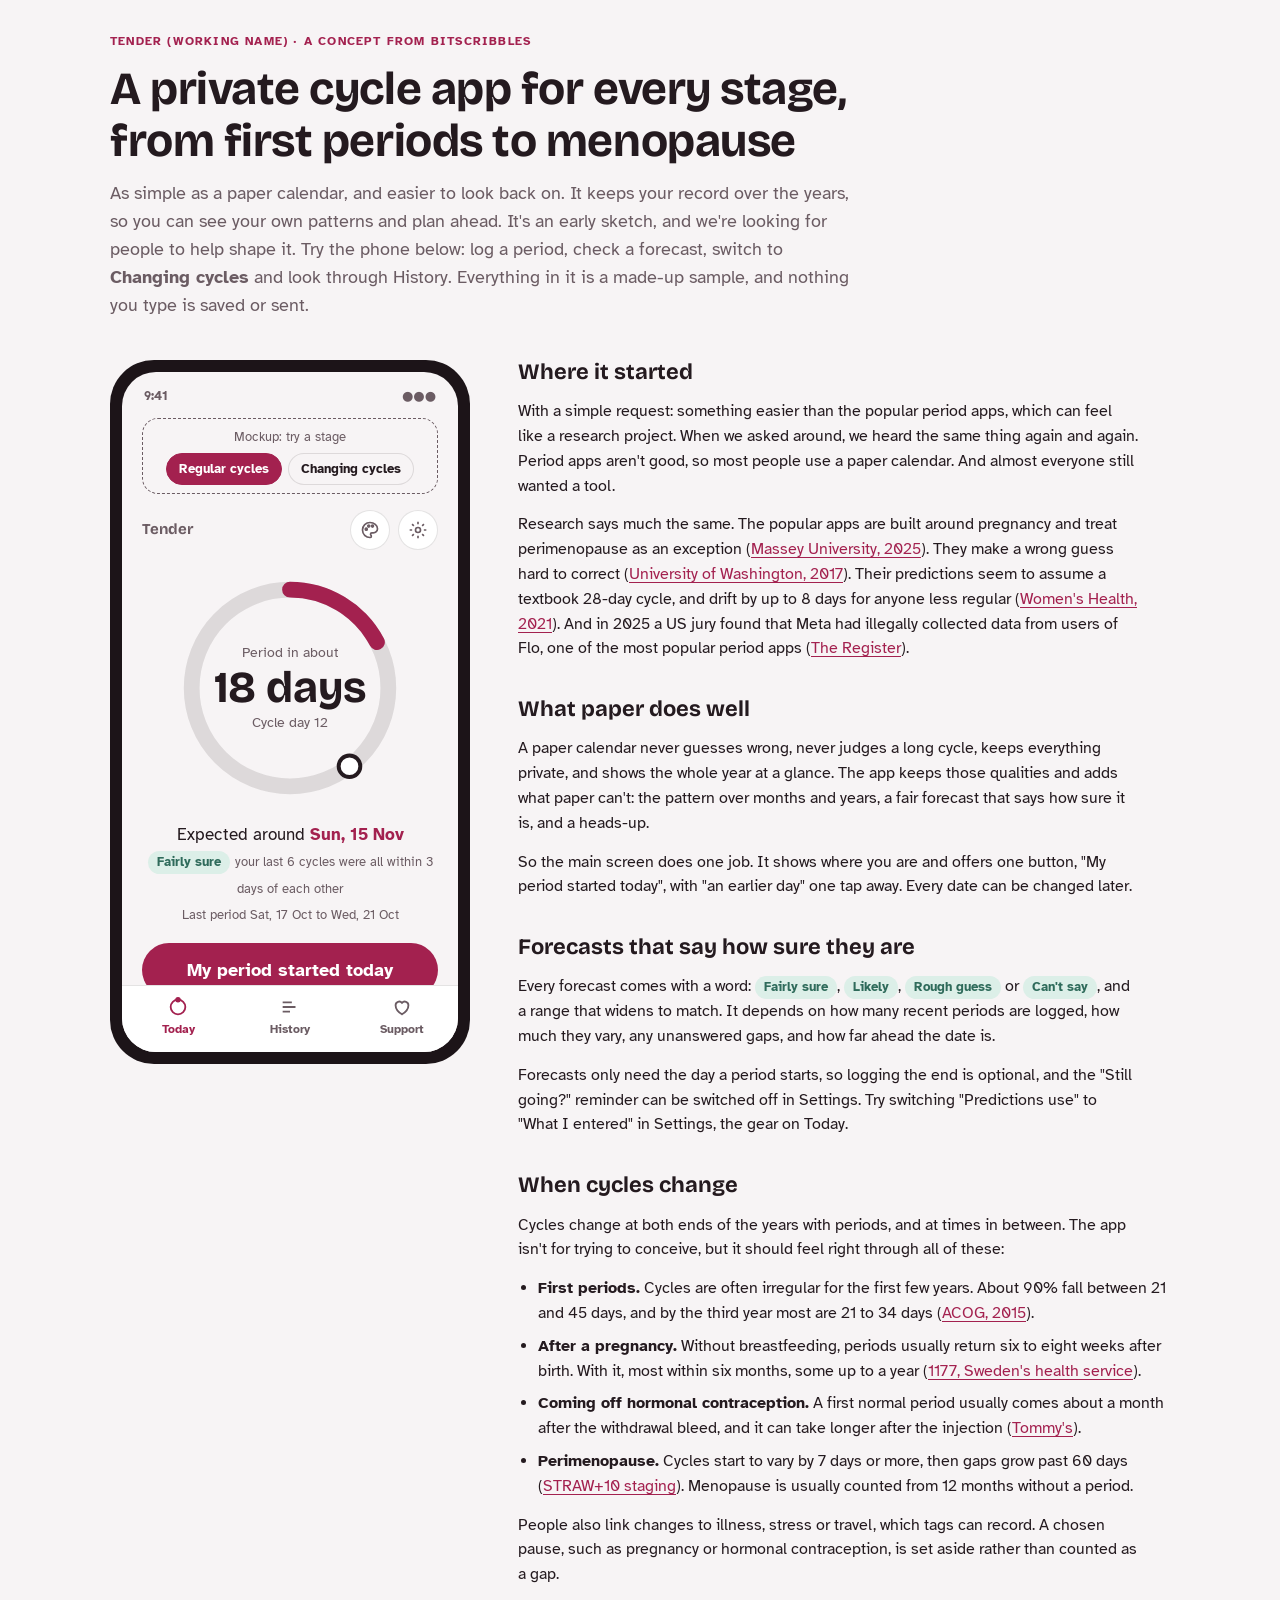
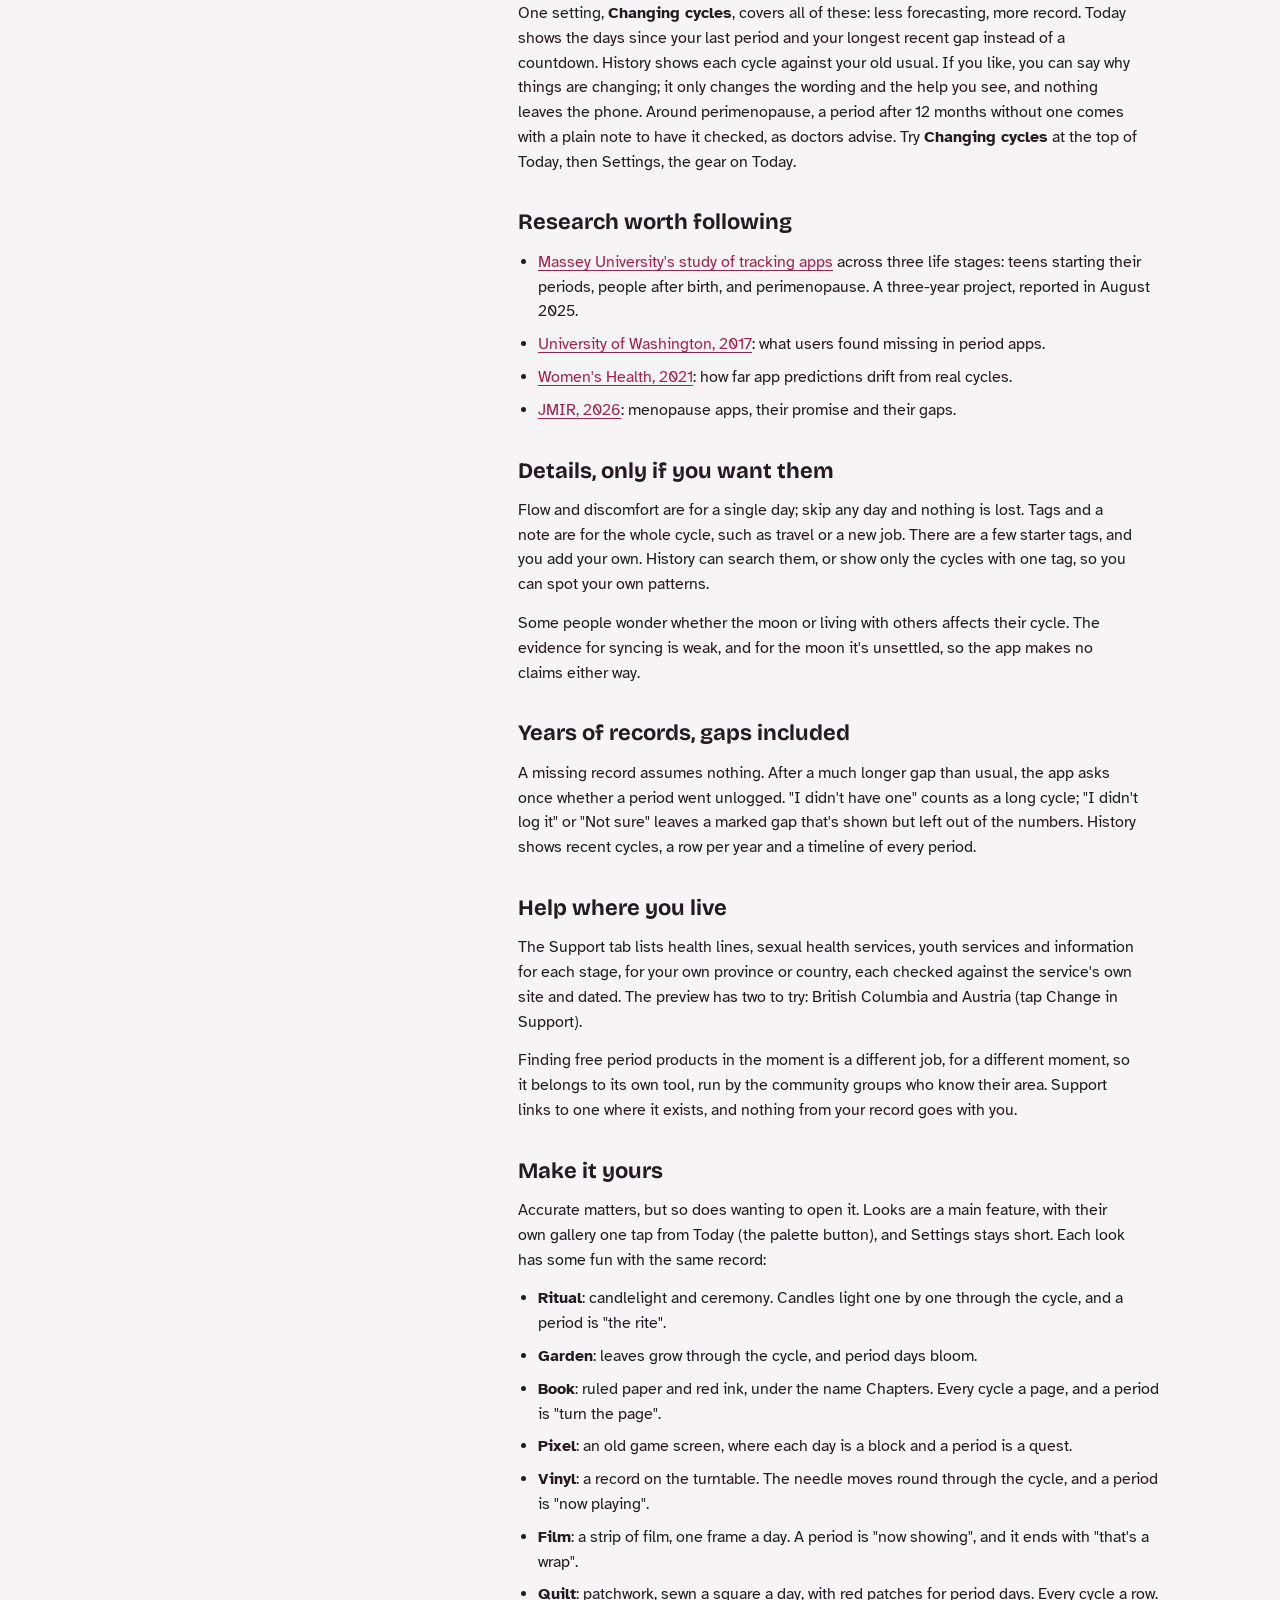
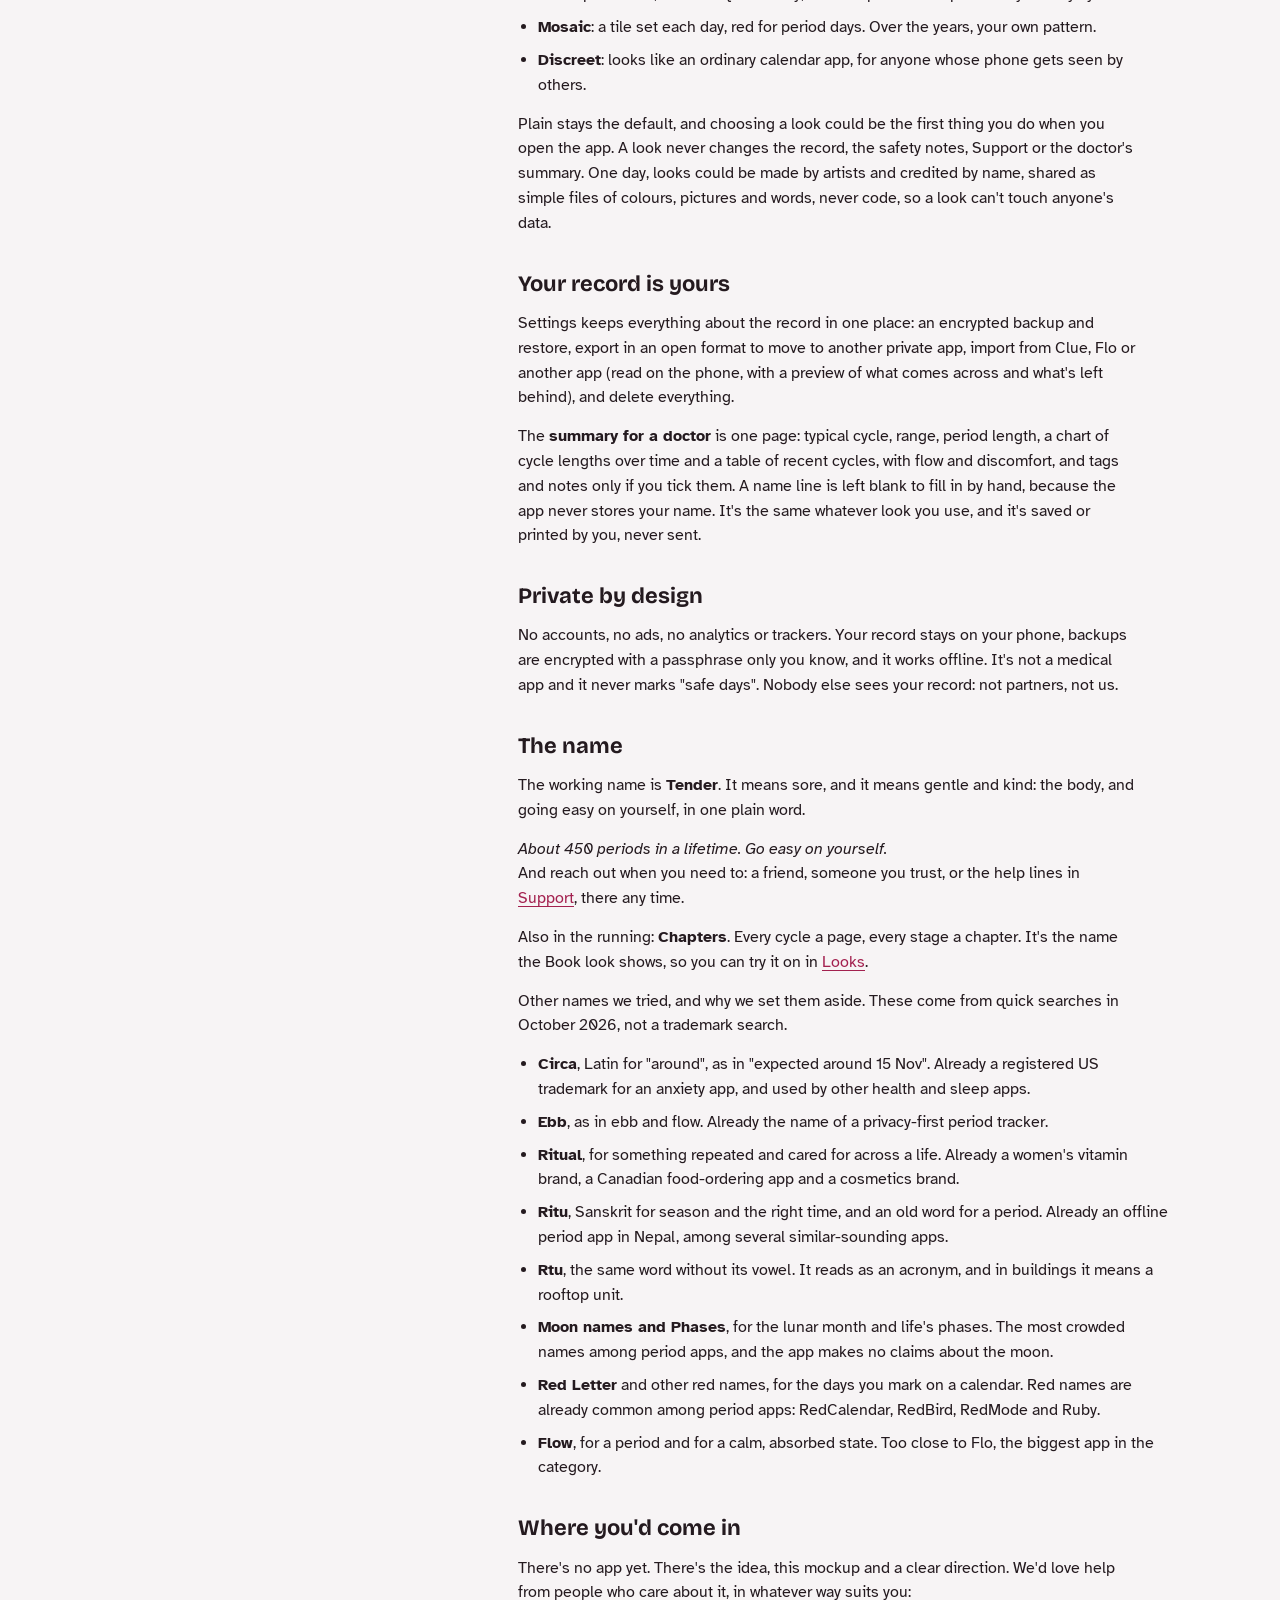
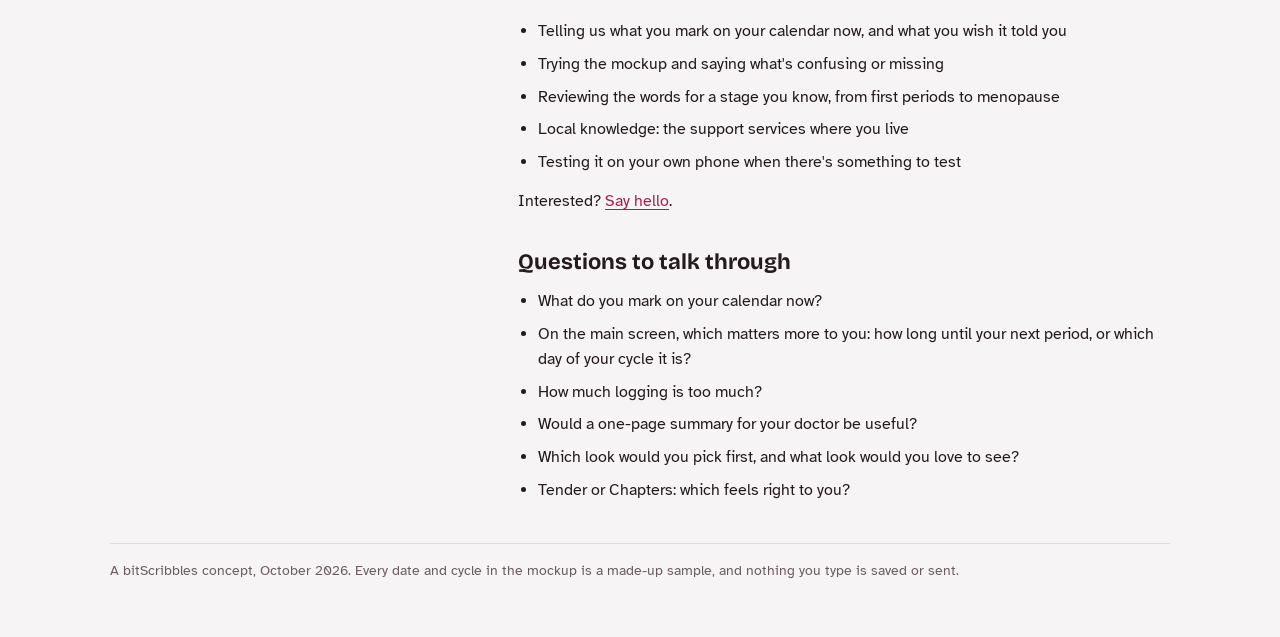
==== commit 8b96420c: "Cycle preview: support resources for Austria Support's region picker now switches between British Co" ====
--- a/preview/cycle/index.html
+++ b/preview/cycle/index.html
@@ -492,9 +492,14 @@
         <!-- Support -->
         <div class="view" id="v-support" role="tabpanel" aria-labelledby="t-support" hidden>
           <h2>Support</h2>
-          <div class="res" style="border-color: var(--berry)"><span class="res-name">Emergency</span><span>Call <a class="num" href="tel:911">9-1-1</a>.</span></div>
-          <div class="region"><span class="meta">Showing <b>British Columbia</b></span><button class="quiet" type="button" id="regionBtn">Change</button></div>
-          <p class="note" id="regionNote" hidden>In the app, this picks your province or country, and the list changes to match.</p>
+          <div class="res" style="border-color: var(--berry)"><span class="res-name">Emergency</span><span id="emergBC">Call <a class="num" href="tel:911">9-1-1</a>.</span><span id="emergAT" hidden>Call <a class="num" href="tel:112">112</a>, or <a class="num" href="tel:144">144</a> for an ambulance. Deaf or hard of hearing: the DEC112 app lets you text emergency services.</span></div>
+          <div class="region"><span class="meta">Showing <b id="regionName">British Columbia</b></span><button class="quiet" type="button" id="regionBtn">Change</button></div>
+          <div id="regionPick" class="stack" style="gap:6px" hidden>
+            <div class="seg" id="regionSeg" role="group" aria-label="Where you live"><button type="button" data-region="bc" aria-pressed="true">British Columbia</button><button type="button" data-region="at" aria-pressed="false">Austria</button></div>
+            <p class="meta">In the app, this picks your province or country, and the list changes to match. This preview has two.</p>
+          </div>
+
+          <div id="supBC" class="stack">
 
           <div class="rgroup">
             <h3>Someone to talk to, any time</h3>
@@ -530,6 +535,44 @@
           </div>
 
           <p class="sample">Checked against each service's own site, 28 Oct 2026. Rechecked before each release.</p>
+          </div>
+
+          <div id="supAT" class="stack" hidden>
+          <p class="meta">Most of these services work in German.</p>
+          <div class="rgroup">
+            <h3>Someone to talk to, any time</h3>
+            <div class="res"><span class="res-name">TelefonSeelsorge</span><span>Call <a class="num" href="tel:142">142</a>, day or night. Chat and email online too.</span><a href="https://www.telefonseelsorge.at/" target="_blank" rel="noopener">telefonseelsorge.at</a></div>
+            <div class="res"><span class="res-name">Rat auf Draht</span><span>For children and young people. Call <a class="num" href="tel:147">147</a>, day or night. Free and anonymous, with chat and online advice too.</span><a href="https://www.rataufdraht.at/" target="_blank" rel="noopener">rataufdraht.at</a></div>
+          </div>
+
+          <div class="rgroup">
+            <h3>Need products now?</h3>
+            <div class="res"><span class="res-name">Free period products near you</span><span>From community groups, no questions asked.</span><button class="linkbtn" type="button" id="finderBtnAT" style="justify-self:start">Find free products</button><p class="note" id="finderNoteAT" hidden>In the app, this opens a free-product finder for where you live, where one exists. It's a separate tool, so nothing from your record goes with you.</p></div>
+          </div>
+
+          <div class="rgroup">
+            <h3>Health questions, any time</h3>
+            <div class="res"><span class="res-name">1450, the health line</span><span>Call <a class="num" href="tel:1450">1450</a> for advice on a health problem and where to get the right care, day or night. Free apart from normal call charges. Deaf or hard of hearing: through relayservice.at.</span><a href="https://www.gesundheit.gv.at/service/notruf/hotline.html" target="_blank" rel="noopener">About 1450</a></div>
+          </div>
+
+          <div class="rgroup">
+            <h3>Periods and sexual health</h3>
+            <div class="res"><span class="res-name">First Love, from the ÖGF</span><span>Free, anonymous advice for young people on body, sexuality and health, with no appointment. In Vienna: Klinik Landstraße, Monday and Wednesday 2 to 6 pm; Klinik Donaustadt, Friday 2 to 5 pm.</span><a href="https://www.firstlove.at/" target="_blank" rel="noopener">firstlove.at</a></div>
+            <div class="res"><span class="res-name">Herzklopfen</span><span>Ask a question online from anywhere in Austria, anonymously and free, without an email address. Answers usually within 3 days.</span><a href="https://www.herzklopfen.or.at/" target="_blank" rel="noopener">herzklopfen.or.at</a></div>
+          </div>
+
+          <div class="rgroup">
+            <h3>Young people</h3>
+            <div class="res"><span class="res-name">Youth advice near you</span><span>Austria's public health portal lists youth services in every state, including gynaecologists with consultation hours for girls.</span><a href="https://www.gesundheit.gv.at/service/beratungsstellen/jugendberatung" target="_blank" rel="noopener">gesundheit.gv.at</a></div>
+          </div>
+
+          <div class="rgroup">
+            <h3>Learn more</h3>
+            <div class="res"><span class="res-name">gesundheit.gv.at, Austria's public health portal</span><span>Plain information, from the cycle to menopause.</span><a href="https://www.gesundheit.gv.at/krankheiten/sexualorgane/weibliche-hormone-zyklus.html" target="_blank" rel="noopener">Hormones and the cycle</a><a href="https://www.gesundheit.gv.at/krankheiten/sexualorgane/weibliche-sexualorgane/endometriose.html" target="_blank" rel="noopener">Endometriosis</a><a href="https://www.gesundheit.gv.at/krankheiten/sexualorgane/weibliche-hormone-zyklus/wechseljahre-koerper-hormone.html" target="_blank" rel="noopener">Menopause</a></div>
+          </div>
+
+          <p class="sample">Checked against official Austrian sources, 30 Oct 2026. Rechecked before each release.</p>
+          </div>
         </div>
 
         <nav class="tabs" role="tablist" aria-label="App sections">
@@ -598,7 +641,7 @@
 
       <section class="plain">
         <h2>Help where you live</h2>
-        <p>The Support tab lists health lines, sexual health services, youth services and information for each stage, for your own province or country, each checked against the service's own site and dated.</p>
+        <p>The Support tab lists health lines, sexual health services, youth services and information for each stage, for your own province or country, each checked against the service's own site and dated. The preview has two to try: British Columbia and Austria (tap Change in Support).</p>
         <p>Finding free period products in the moment is a different job, for a different moment, so it belongs to its own tool, run by the community groups who know their area. Support links to one where it exists, and nothing from your record goes with you.</p>
       </section>
 
@@ -682,7 +725,17 @@
 (function () {
   // --- Tabs
   var views = { today: 'v-today', hist: 'v-hist', support: 'v-support', settings: 'v-settings', report: 'v-report', looks: 'v-looks' };
-  document.getElementById('regionBtn').addEventListener('click', function () { document.getElementById('regionNote').hidden = false; });
+  document.getElementById('regionBtn').addEventListener('click', function () { var r = document.getElementById('regionPick'); r.hidden = !r.hidden; });
+  document.querySelectorAll('#regionSeg [data-region]').forEach(function (b) {
+    b.addEventListener('click', function () {
+      var at = b.getAttribute('data-region') === 'at';
+      document.querySelectorAll('#regionSeg [data-region]').forEach(function (x) { x.setAttribute('aria-pressed', String(x === b)); });
+      document.getElementById('supBC').hidden = at; document.getElementById('supAT').hidden = !at;
+      document.getElementById('emergBC').hidden = at; document.getElementById('emergAT').hidden = !at;
+      document.getElementById('regionName').textContent = at ? 'Austria' : 'British Columbia';
+    });
+  });
+  document.getElementById('finderBtnAT').addEventListener('click', function () { document.getElementById('finderNoteAT').hidden = false; });
   document.getElementById('finderBtn').addEventListener('click', function () { document.getElementById('finderNote').hidden = false; });
   function go(name) {
     if (name === 'report') renderReport();
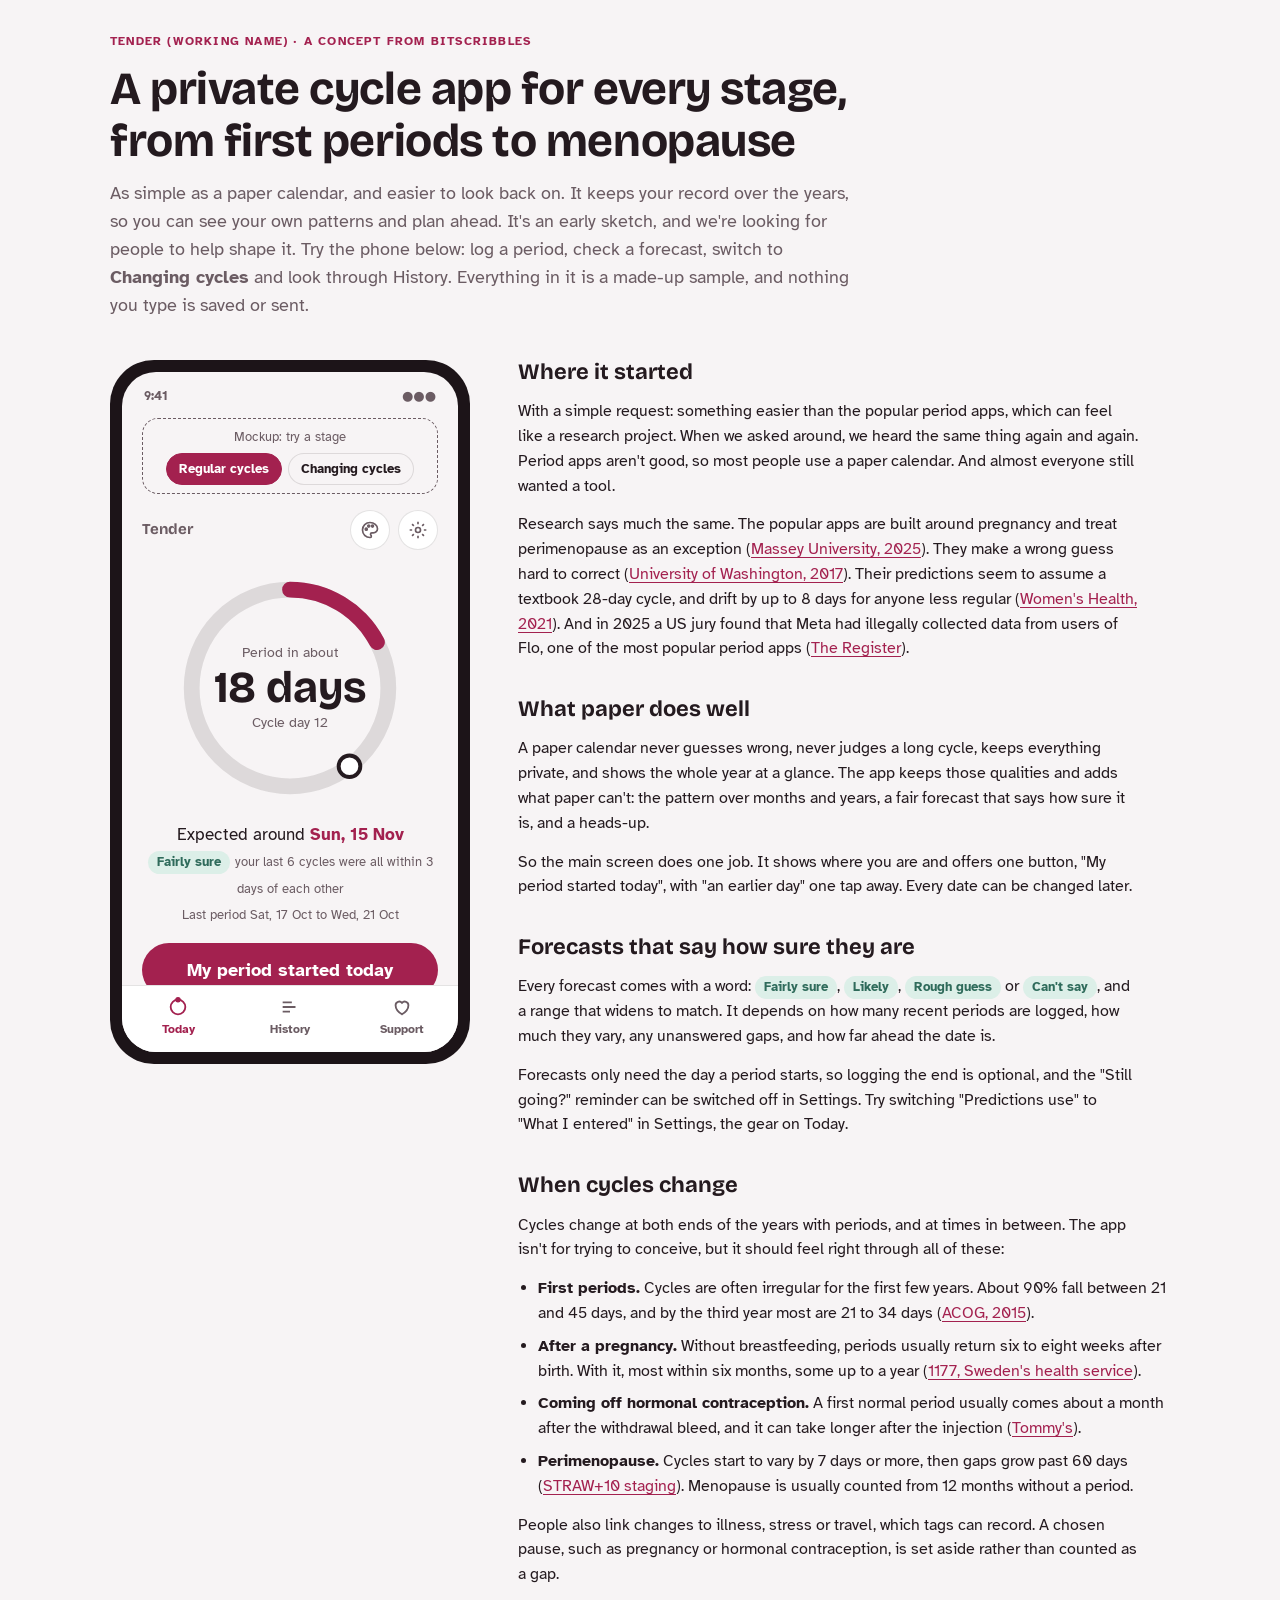
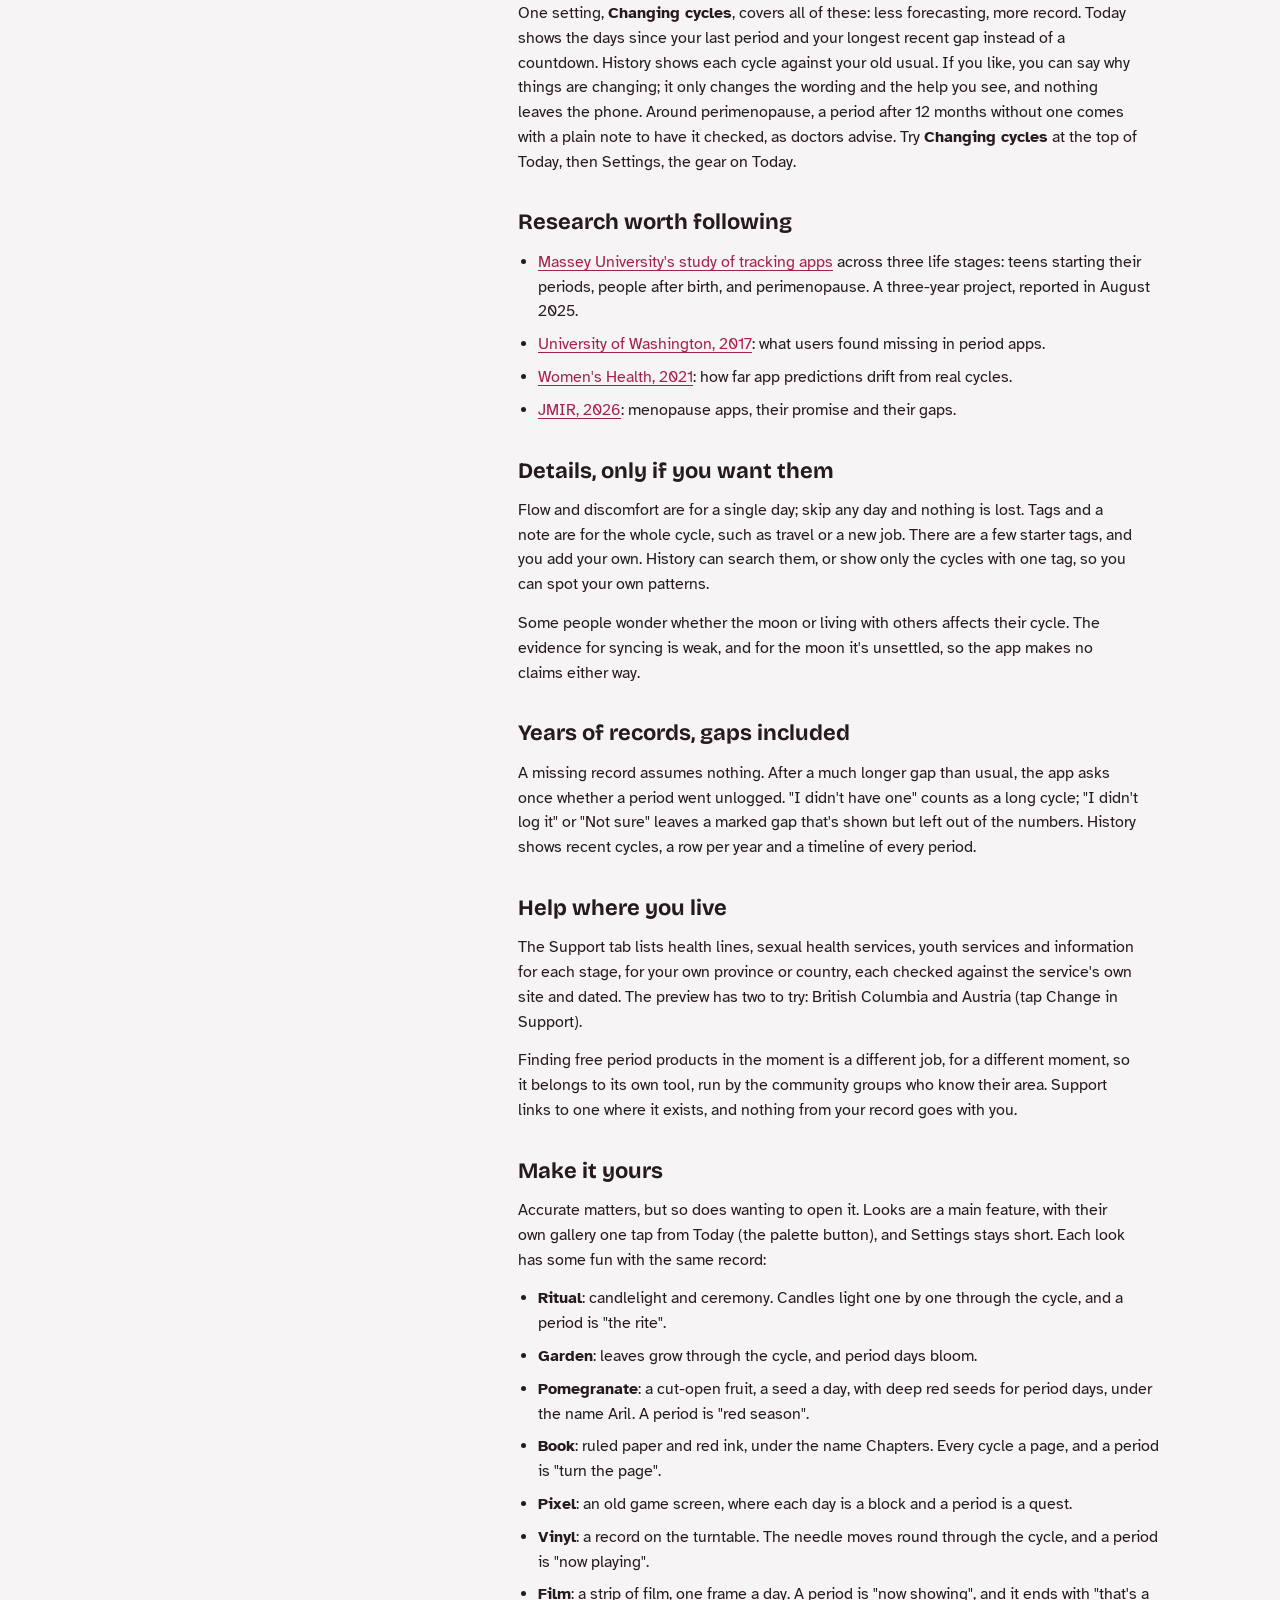
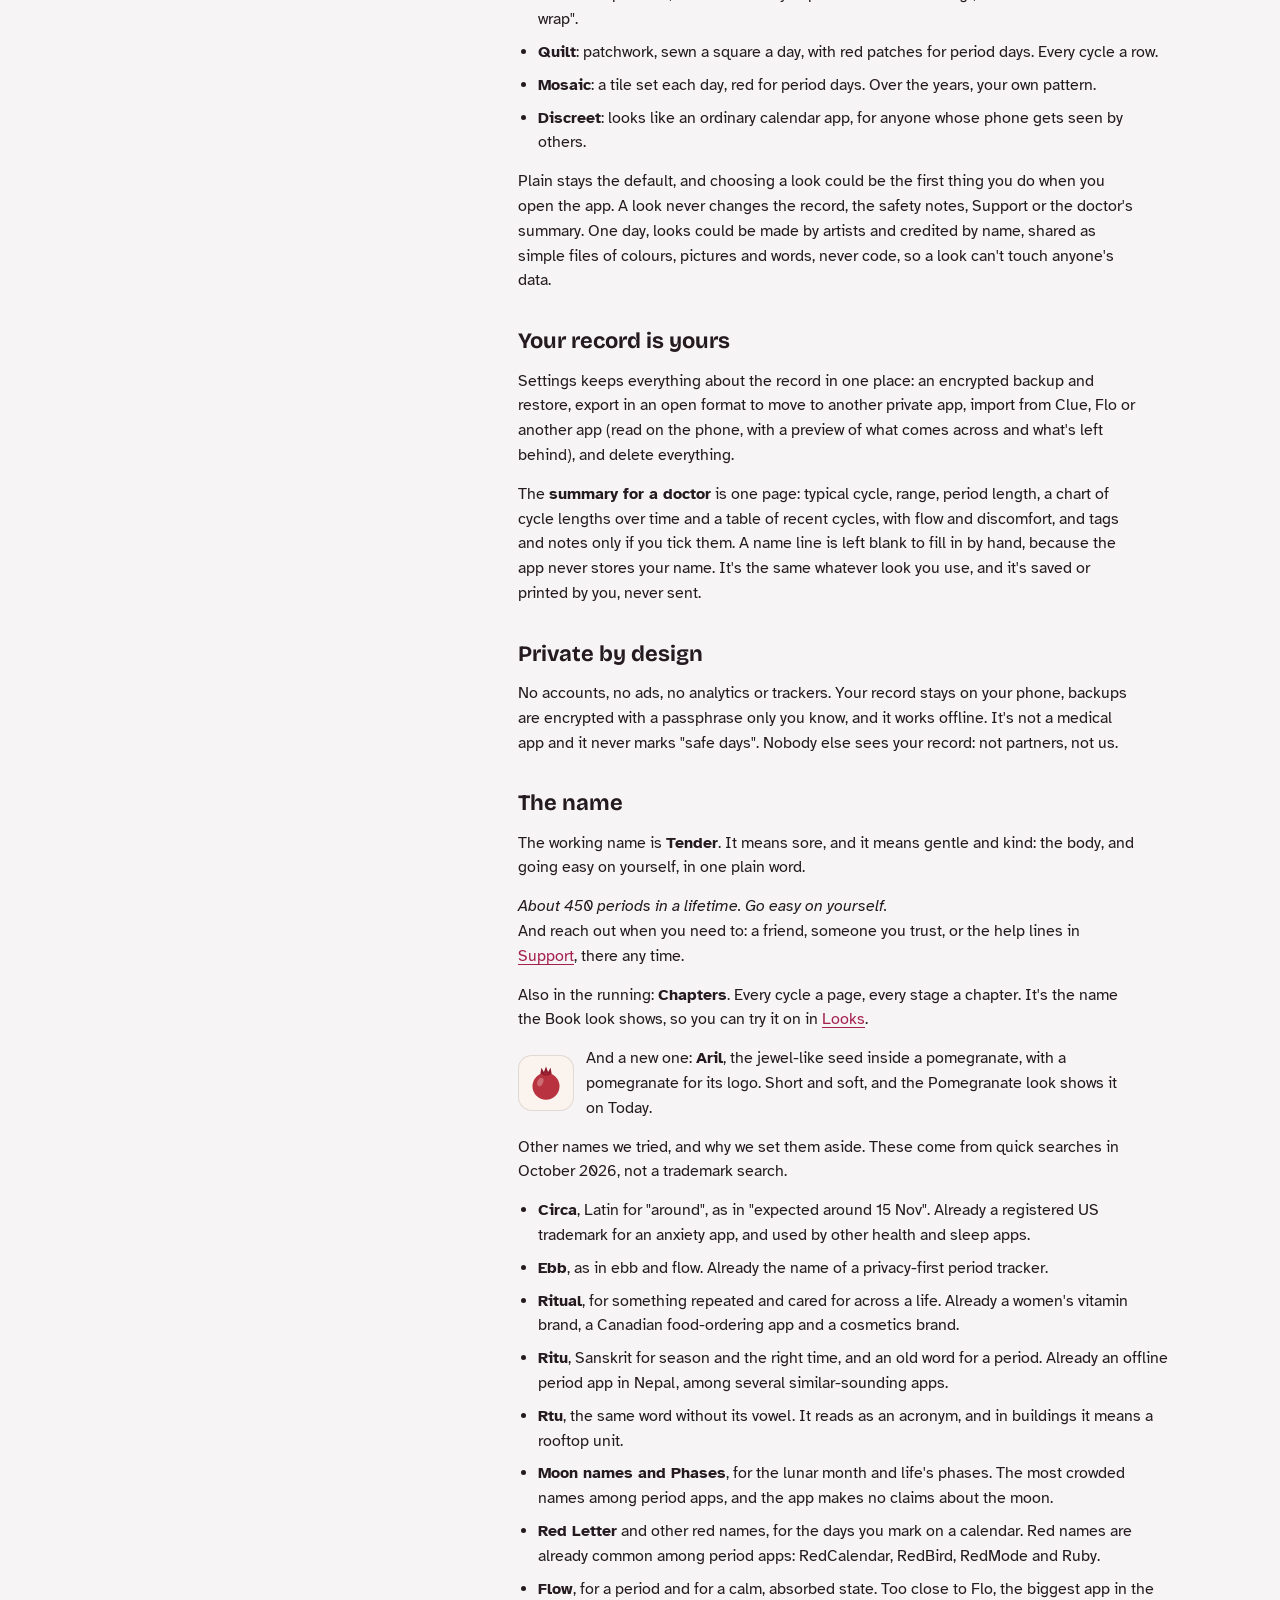
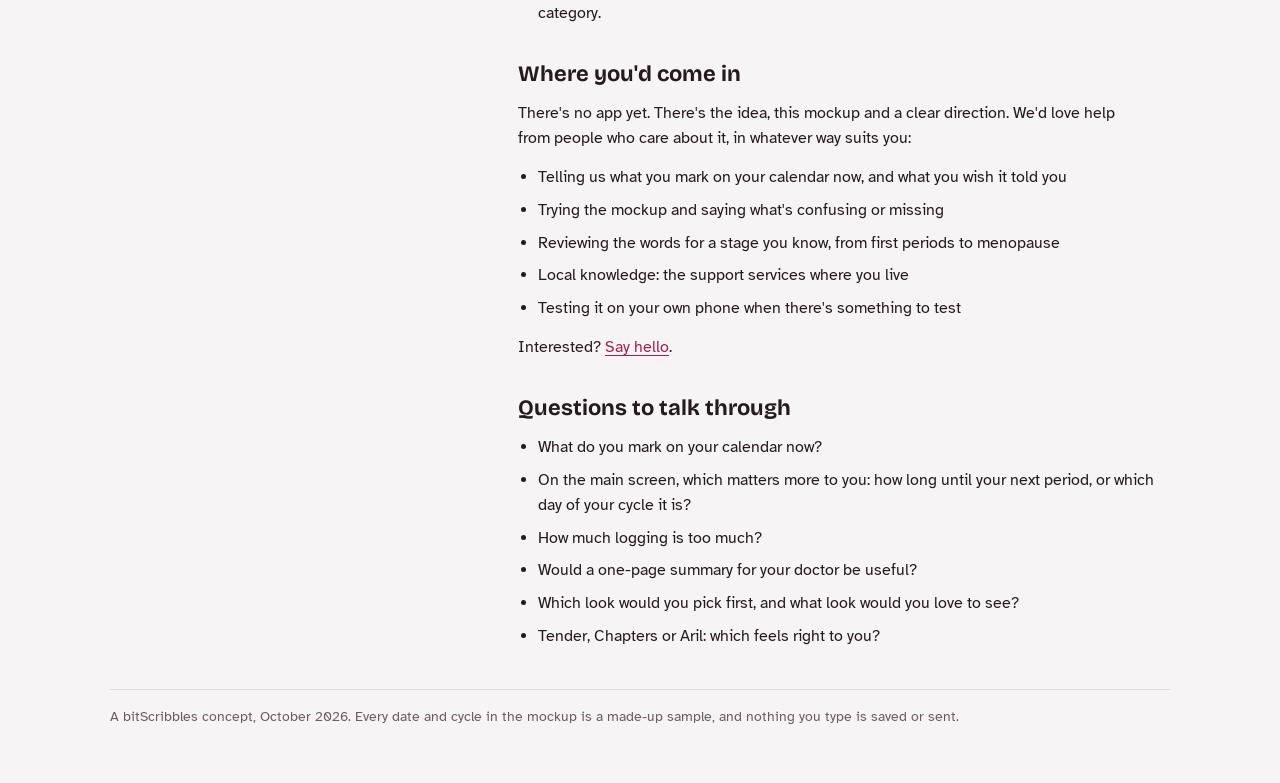
==== commit 3f1bfefc: "Cycle preview: a Pomegranate look, and Aril as a name option A cut-open pomegranate, a seed a day, d" ====
--- a/preview/cycle/index.html
+++ b/preview/cycle/index.html
@@ -7,7 +7,7 @@
 <title>Tender (working name) — a concept from bitScribbles</title>
 <link rel="icon" href="/favicon.svg?v=2" type="image/svg+xml">
 <link rel="preconnect" href="https://fonts.googleapis.com">
-<link rel="stylesheet" href="https://fonts.googleapis.com/css2?family=Bricolage+Grotesque:opsz,wght@12..96,500;12..96,700&family=Cinzel:wght@600;700&family=Press+Start+2P&family=Special+Elite&family=Shrikhand&family=Bebas+Neue&family=Patrick+Hand&family=Marcellus&family=Atkinson+Hyperlegible:ital,wght@0,400;0,700;1,400&display=swap">
+<link rel="stylesheet" href="https://fonts.googleapis.com/css2?family=Bricolage+Grotesque:opsz,wght@12..96,500;12..96,700&family=Cinzel:wght@600;700&family=Press+Start+2P&family=Special+Elite&family=Shrikhand&family=Bebas+Neue&family=Patrick+Hand&family=Marcellus&family=Fraunces:opsz,wght@9..144,600&family=Atkinson+Hyperlegible:ital,wght@0,400;0,700;1,400&display=swap">
 <style>
 /* Layout: a working phone on the left, the reasoning beside it; one column on phones. */
 :root {
@@ -210,6 +210,12 @@
 .screen[data-skin="mosaic"] .primary { font-family: "Marcellus", Georgia, serif; font-weight: 400; letter-spacing: 0.03em; border-radius: 4px; box-shadow: 0 0 0 3px #f0eee8, 0 0 0 6px #23688a; }
 .screen[data-skin="mosaic"] .ring-day, .screen[data-skin="mosaic"] .app-name, .screen[data-skin="mosaic"] h2, .screen[data-skin="mosaic"] h3 { font-weight: 400; }
 .screen[data-skin="mosaic"] .tabs { background: #fbfaf7; }
+/* Pomegranate: a seed a day */
+.screen[data-skin="pomegranate"] { --bg: #fbf3ee; --surface: #fffaf7; --ink: #3a1a20; --muted: #6e4f54; --line: rgba(58,26,32,0.14); --berry: #a3132f; --berry-soft: #f6d9dc; --pine: #5b7a3a; --pine-soft: #e4ecd8; --on-berry: #fffaf7; --display: "Fraunces", Georgia, serif; color-scheme: light; }
+.screen[data-skin="pomegranate"] { background: radial-gradient(rgba(184,50,63,0.09) 2px, transparent 3px) 0 0 / 22px 22px, #fbf3ee; }
+.screen[data-skin="pomegranate"] #ringBase, .screen[data-skin="pomegranate"] #periodArc { display: none; }
+.screen[data-skin="pomegranate"] .primary { background: linear-gradient(#b8323f, #8e1b2e); font-family: "Fraunces", Georgia, serif; font-weight: 600; letter-spacing: 0.01em; box-shadow: 0 3px 0 #6a1222; }
+.screen[data-skin="pomegranate"] .tabs { background: #fffaf7; }
 /* Looks gallery */
 .headbtns { display: flex; gap: 8px; }
 .looks { display: grid; grid-template-columns: repeat(2, minmax(0, 1fr)); gap: 12px; }
@@ -232,6 +238,7 @@
 .look-art[data-art="film"] { background: repeating-linear-gradient(90deg, rgba(243,234,216,0.4) 0 7px, transparent 7px 14px) 0 4px / 100% 5px no-repeat, repeating-linear-gradient(90deg, rgba(243,234,216,0.4) 0 7px, transparent 7px 14px) 0 calc(100% - 4px) / 100% 5px no-repeat, #15130f; }
 .look-art[data-art="quilt"] { background: repeating-linear-gradient(0deg, rgba(178,58,72,0.08) 0 8px, transparent 8px 16px), repeating-linear-gradient(90deg, rgba(178,58,72,0.08) 0 8px, transparent 8px 16px), #f7f0e3; }
 .look-art[data-art="mosaic"] { background: repeating-linear-gradient(0deg, rgba(31,43,54,0.07) 0 1px, transparent 1px 10px), repeating-linear-gradient(90deg, rgba(31,43,54,0.07) 0 1px, transparent 1px 10px), #f0eee8; }
+.look-art[data-art="pomegranate"] { background: radial-gradient(rgba(184,50,63,0.12) 2px, transparent 3px) 0 0 / 14px 14px, #fbf3ee; }
 .look-art[data-art="discreet"] { background: #f4f5f7; }
 @media (prefers-reduced-motion: no-preference) {
   .spin { transform-origin: 120px 120px; animation: spin 9s linear infinite; }
@@ -269,6 +276,8 @@
 .checks label { display: flex; gap: 8px; align-items: center; font-size: 14px; font-weight: 400; }
 .checks input { width: 18px; height: 18px; accent-color: var(--berry); }
 .screen[data-skin="ritual"] .app-name { letter-spacing: 0.12em; text-transform: uppercase; }
+.aril { display: flex; gap: 12px; align-items: center; }
+.aril-icon { flex: none; width: 56px; height: 56px; border-radius: 14px; background: #fbf3ee; border: 1px solid var(--line); display: grid; place-items: center; }
 .note { font-size: 13px; background: var(--berry-soft); border-radius: 10px; padding: 8px 10px; }
 .sample { font-size: 12px; color: var(--muted); font-style: italic; }
 
@@ -651,6 +660,7 @@
         <ul class="questions">
           <li><b>Ritual</b>: candlelight and ceremony. Candles light one by one through the cycle, and a period is "the rite".</li>
           <li><b>Garden</b>: leaves grow through the cycle, and period days bloom.</li>
+          <li><b>Pomegranate</b>: a cut-open fruit, a seed a day, with deep red seeds for period days, under the name Aril. A period is "red season".</li>
           <li><b>Book</b>: ruled paper and red ink, under the name Chapters. Every cycle a page, and a period is "turn the page".</li>
           <li><b>Pixel</b>: an old game screen, where each day is a block and a period is a quest.</li>
           <li><b>Vinyl</b>: a record on the turntable. The needle moves round through the cycle, and a period is "now playing".</li>
@@ -678,6 +688,7 @@
         <p>The working name is <b>Tender</b>. It means sore, and it means gentle and kind: the body, and going easy on yourself, in one plain word.</p>
         <p><i>About 450 periods in a lifetime. Go easy on yourself.</i><br>And reach out when you need to: a friend, someone you trust, or the help lines in <button class="inline-link" type="button" data-go="support" data-scroll="phone">Support</button>, there any time.</p>
         <p>Also in the running: <b>Chapters</b>. Every cycle a page, every stage a chapter. It's the name the Book look shows, so you can try it on in <button class="inline-link" type="button" data-go="looks" data-scroll="phone">Looks</button>.</p>
+        <p class="aril"><span class="aril-icon" aria-hidden="true"><svg width="34" height="36" viewBox="0 0 26 28"><path d="M8.6 7.2 L9.4 2.2 L11.4 5.4 L13 1.2 L14.6 5.4 L16.6 2.2 L17.4 7.2 Z" fill="#8e1b2e"></path><circle cx="13" cy="16.5" r="10.5" fill="#b8323f"></circle><path d="M9.6 6.6 Q13 8.4 16.4 6.6" fill="none" stroke="#8e1b2e" stroke-width="1.4"></path><ellipse cx="8.6" cy="13.2" rx="2.2" ry="3.4" fill="#ffffff" opacity="0.28" transform="rotate(25 8.6 13.2)"></ellipse></svg></span><span>And a new one: <b>Aril</b>, the jewel-like seed inside a pomegranate, with a pomegranate for its logo. Short and soft, and the Pomegranate look shows it on Today.</span></p>
         <p>Other names we tried, and why we set them aside. These come from quick searches in October 2026, not a trademark search.</p>
         <ul class="questions">
           <li><b>Circa</b>, Latin for "around", as in "expected around 15 Nov". Already a registered US trademark for an anxiety app, and used by other health and sleep apps.</li>
@@ -712,7 +723,7 @@
           <li>How much logging is too much?</li>
           <li>Would a one-page summary for your doctor be useful?</li>
           <li>Which look would you pick first, and what look would you love to see?</li>
-          <li>Tender or Chapters: which feels right to you?</li>
+          <li>Tender, Chapters or Aril: which feels right to you?</li>
         </ul>
       </section>
     </div>
@@ -779,6 +790,7 @@
     film: { start: 'And\u2026 action', end: 'That\u2019s a wrap', inAbout: 'Next showing in about', likely: 'Coming', cycleDay: 'Day {n} of this reel', periodLabel: 'Now showing', since: 'Since the last showing', last: 'Last showing', dayHead: 'Today, take {n}' },
     quilt: { start: 'Start a red patch', end: 'Patch finished', inAbout: 'Next patch in about', likely: 'Next patch likely', cycleDay: 'Day {n} of this row', periodLabel: 'Red patch', since: 'Since the last patch', last: 'Last patch', dayHead: 'Today, patch day {n}' },
     mosaic: { start: 'Red tiles start today', end: 'Back to blue', inAbout: 'Red tiles in about', likely: 'Red tiles likely', cycleDay: 'Tile {n}', periodLabel: 'Red tiles', since: 'Since the last red', last: 'Last red', dayHead: 'Today, red tile {n}' },
+    pomegranate: { name: 'Aril', start: 'Red season starts today', end: 'Red season is over', inAbout: 'Red season in about', likely: 'Red season likely', cycleDay: 'Seed {n}', periodLabel: 'Red season', since: 'Since the last red season', last: 'Last red season', dayHead: 'Today, red season day {n}' },
     discreet: { name: 'Calendar', start: 'Mark today', end: 'Mark as done', earlierStart: 'Another day', earlierEnd: 'It ended another day', inAbout: 'Next in about', likely: 'Next likely', cycleDay: 'Day {n}', periodLabel: 'Marked', since: 'Since last mark', last: 'Last mark', dayHead: 'Today, day {n}' }
   };
   var PLAIN = { name: 'Tender', start: 'My period started today', end: 'My period has ended', earlierStart: 'It started on an earlier day', earlierEnd: 'It ended on an earlier day', inAbout: 'Period in about', likely: 'Period likely', cycleDay: 'Cycle day {n}', periodLabel: 'Period', since: 'Since your last period', last: 'Last period', dayHead: 'Today, period day {n}' };
@@ -1036,6 +1048,7 @@
     quilt: '<svg viewBox="0 0 26 26"><rect x="1" y="1" width="12" height="12" fill="#e9c46a"></rect><rect x="13" y="1" width="12" height="12" fill="#b23a48"></rect><rect x="1" y="13" width="12" height="12" fill="#7fb3ad"></rect><rect x="13" y="13" width="12" height="12" fill="#f4a261"></rect><rect x="3" y="3" width="20" height="20" fill="none" stroke="#fffaf1" stroke-width="1" stroke-dasharray="2 2"></rect></svg>',
     mosaic: '<svg viewBox="0 0 26 26"><g><rect x="1" y="1" width="7" height="7" fill="#23688a"></rect><rect x="9.5" y="1.5" width="7" height="7" fill="#e0b44c" transform="rotate(6 13 5)"></rect><rect x="18" y="1" width="7" height="7" fill="#3f8fb0"></rect><rect x="1.5" y="9.5" width="7" height="7" fill="#2f7d75" transform="rotate(-5 5 13)"></rect><rect x="9.5" y="9.5" width="7" height="7" fill="#b5432c"></rect><rect x="18" y="9.5" width="7" height="7" fill="#1f4e6b" transform="rotate(4 21 13)"></rect><rect x="1" y="18" width="7" height="7" fill="#e0b44c"></rect><rect x="9.5" y="18" width="7" height="7" fill="#23688a" transform="rotate(-6 13 21)"></rect><rect x="18" y="18" width="7" height="7" fill="#d0623f"></rect></g></svg>'
   };
+  GLYPH.pomegranate = '<svg viewBox="0 0 26 28"><path d="M8.6 7.2 L9.4 2.2 L11.4 5.4 L13 1.2 L14.6 5.4 L16.6 2.2 L17.4 7.2 Z" fill="#8e1b2e"></path><circle cx="13" cy="16.5" r="10.5" fill="#b8323f"></circle><path d="M9.6 6.6 Q13 8.4 16.4 6.6" fill="none" stroke="#8e1b2e" stroke-width="1.4"></path><ellipse cx="8.6" cy="13.2" rx="2.2" ry="3.4" fill="#ffffff" opacity="0.28" transform="rotate(25 8.6 13.2)"></ellipse></svg>';
   var ART = {
     plain: '<svg viewBox="0 0 26 26"><circle cx="13" cy="13" r="10" fill="none" stroke="#e8dde1" stroke-width="4"></circle><path d="M13 3 a10 10 0 0 1 9.5 6.9" fill="none" stroke="#a3214f" stroke-width="4" stroke-linecap="round"></path></svg>',
     discreet: '<svg viewBox="0 0 24 24"><rect x="2" y="4" width="20" height="18" rx="3" fill="#ffffff" stroke="#2f5fa8" stroke-width="2"></rect><rect x="2" y="4" width="20" height="5" rx="2" fill="#2f5fa8"></rect><path d="M7 2v4M17 2v4" stroke="#2f5fa8" stroke-width="2"></path></svg>'
@@ -1108,6 +1121,16 @@
           out += '<g' + tr + '><rect x="-10" y="-9" width="20" height="18" fill="' + (patch ? '#b23a48' : cloth[i % cloth.length]) + '"></rect><rect x="-7.5" y="-6.5" width="15" height="13" fill="none" stroke="#fffaf1" stroke-opacity="0.9" stroke-width="1" stroke-dasharray="2 2"></rect>' + (patch ? '<circle r="1.6" fill="#fffaf1"></circle>' : '') + '</g>';
         } else out += '<rect x="-9" y="-8" width="18" height="16" fill="none" stroke="#6d5d52" stroke-opacity="0.35" stroke-width="1" stroke-dasharray="2 2"' + tr + '></rect>';
       }
+    } else if (skin === 'pomegranate') {
+      out += '<circle cx="120" cy="120" r="114" fill="none" stroke="#9c2235" stroke-width="7"></circle><circle cx="120" cy="120" r="109.5" fill="none" stroke="#f0dccd" stroke-width="2"></circle><circle cx="120" cy="120" r="86" fill="none" stroke="#f0dccd" stroke-width="2"></circle>';
+      n = 28;
+      [94, 104].forEach(function (r, row) {
+        for (i = 0; i < n; i++) {
+          var t = (i + 0.5 + row * 0.5) / n, aa = t * 2 * Math.PI - Math.PI / 2, pt = at(r, aa);
+          var ripe = t <= p, red = t <= pf && ripe, sc = red ? 1.2 : 1;
+          out += '<g transform="translate(' + pt[0].toFixed(1) + ' ' + pt[1].toFixed(1) + ') rotate(' + (aa * 180 / Math.PI + 90).toFixed(0) + ') scale(' + sc + ')"><path d="M0 -5.6 C3.6 -3.4 3.8 2.6 0 5 C-3.8 2.6 -3.6 -3.4 0 -5.6 Z" fill="' + (red ? '#8e0f26' : ripe ? '#e0566a' : '#f3dcd6') + '"' + (ripe ? '' : ' stroke="#e6c2bd" stroke-width="0.8"') + '></path>' + (ripe ? '<ellipse cx="-1.2" cy="-1.6" rx="0.9" ry="1.5" fill="#ffffff" opacity="0.55"></ellipse>' : '') + '</g>';
+        }
+      });
     } else if (skin === 'mosaic') {
       n = 30;
       var sea = ['#23688a', '#3f8fb0', '#e0b44c', '#2f7d75', '#1f4e6b', '#5aa3c2'], fire = ['#b5432c', '#d0623f', '#9c2f22'];
@@ -1134,6 +1157,7 @@
     { k: 'plain', name: 'Plain', meta: 'Calm and clear. The default.', say: '\u201cPeriod in about 18 days\u201d' },
     { k: 'ritual', name: 'Ritual', meta: 'Candlelight and ceremony. Candles light through your cycle.', say: '\u201cThe rite begins\u201d', font: 'Cinzel, Georgia, serif' },
     { k: 'garden', name: 'Garden', meta: 'Leaves grow through your cycle, and period days bloom.', say: '\u201cNext bloom in about 18 days\u201d' },
+    { k: 'pomegranate', name: 'Pomegranate', meta: 'A seed a day, deep red for period days. Under the name Aril.', say: '\u201cRed season in about 18 days\u201d', font: 'Fraunces, Georgia, serif' },
     { k: 'book', name: 'Book', meta: 'Ruled paper and red ink, under the name Chapters.', say: '\u201cTurn the page\u201d', font: '\'Special Elite\', \'Courier New\', monospace' },
     { k: 'pixel', name: 'Pixel', meta: 'An old game screen. Each day is a block.', say: 'QUEST COMPLETE', font: '\'Press Start 2P\', monospace', size: '9px' },
     { k: 'vinyl', name: 'Vinyl', meta: 'A record on the turntable. Your period is the track.', say: '\u201cNow playing\u201d', font: 'Shrikhand, Georgia, serif' },
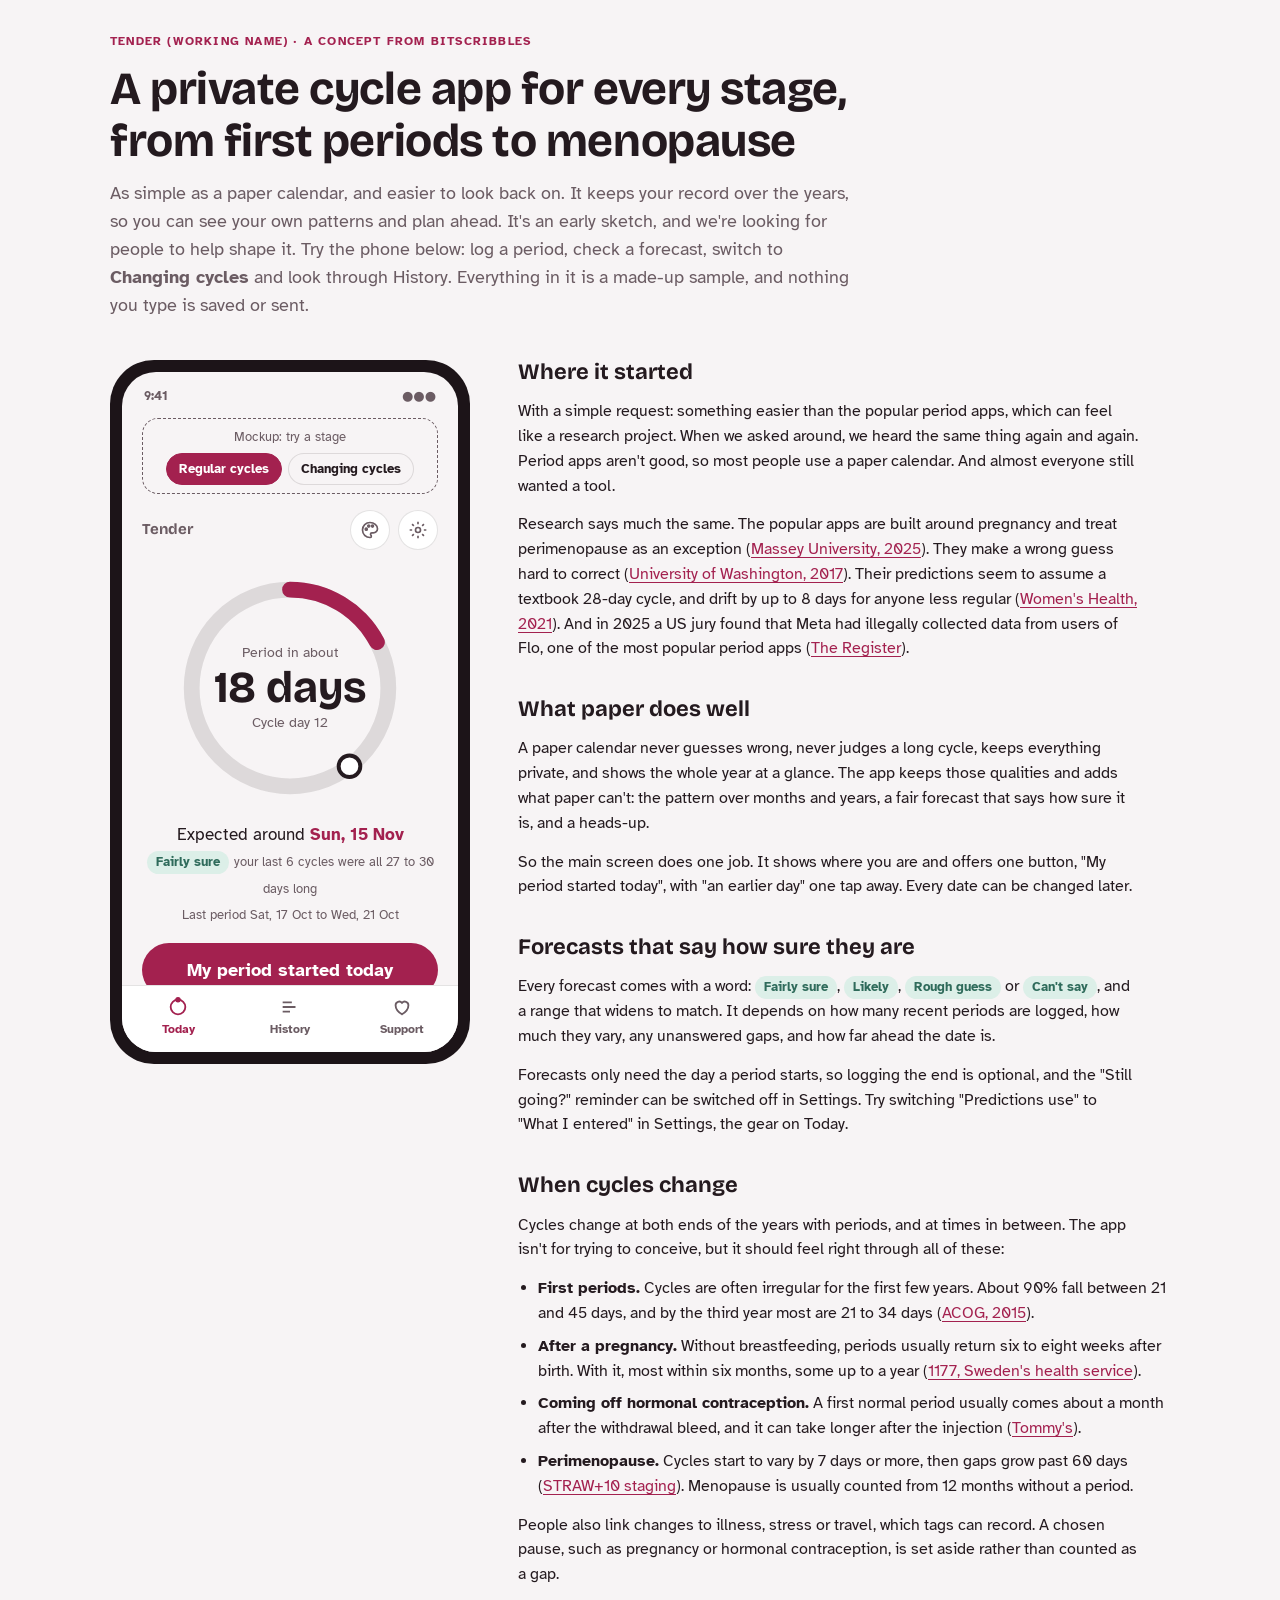
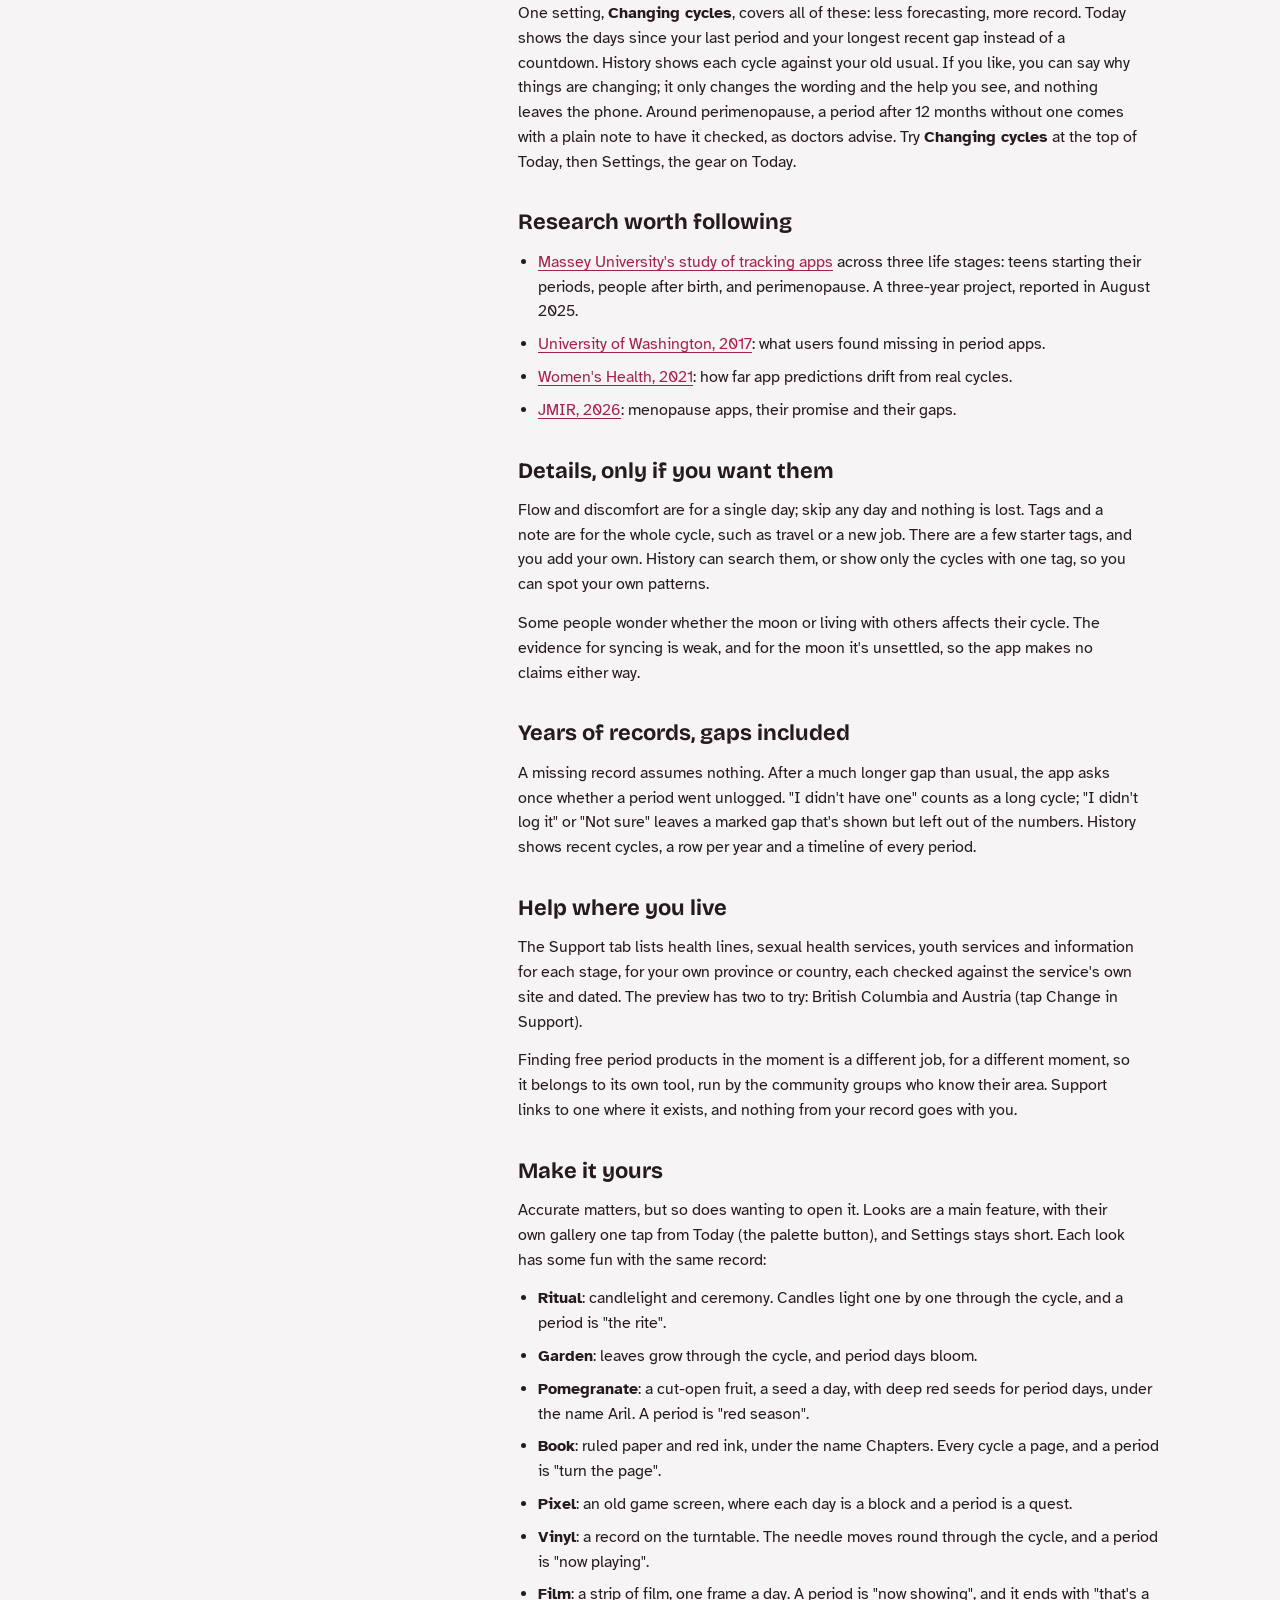
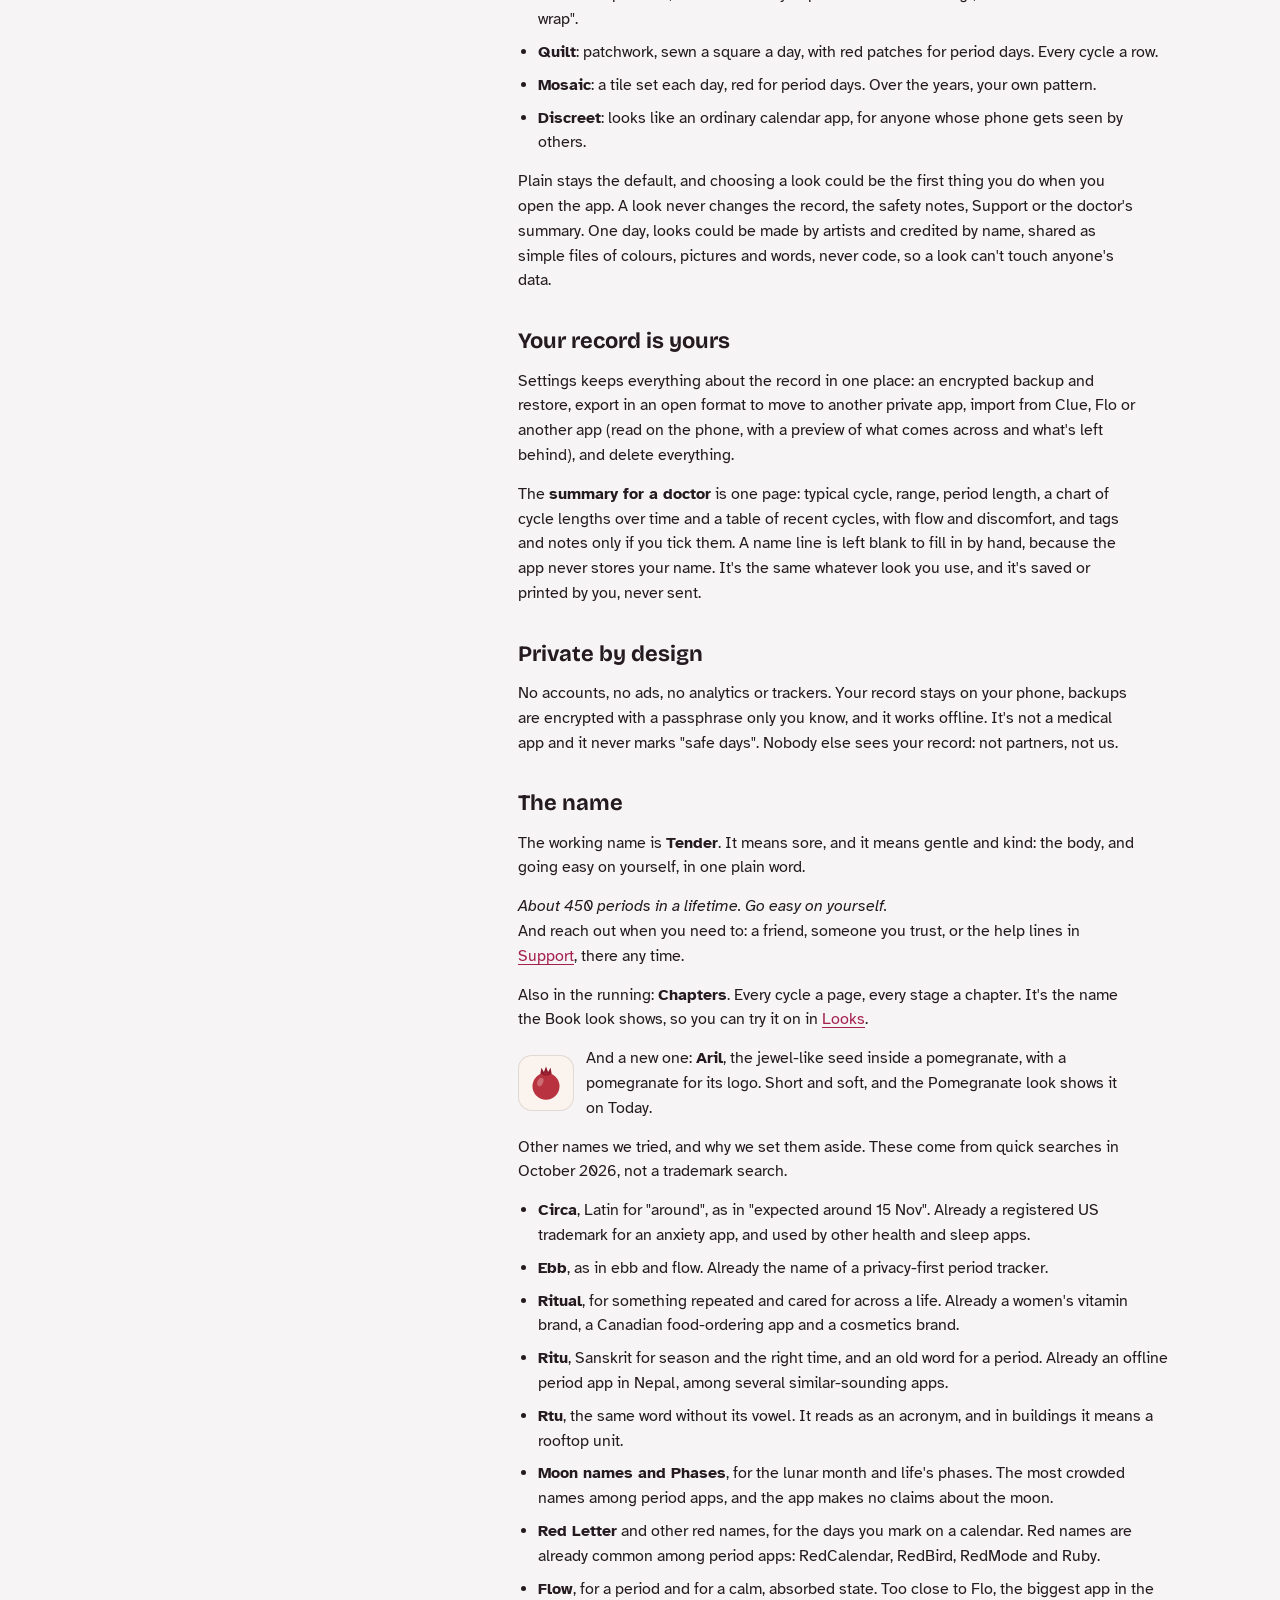
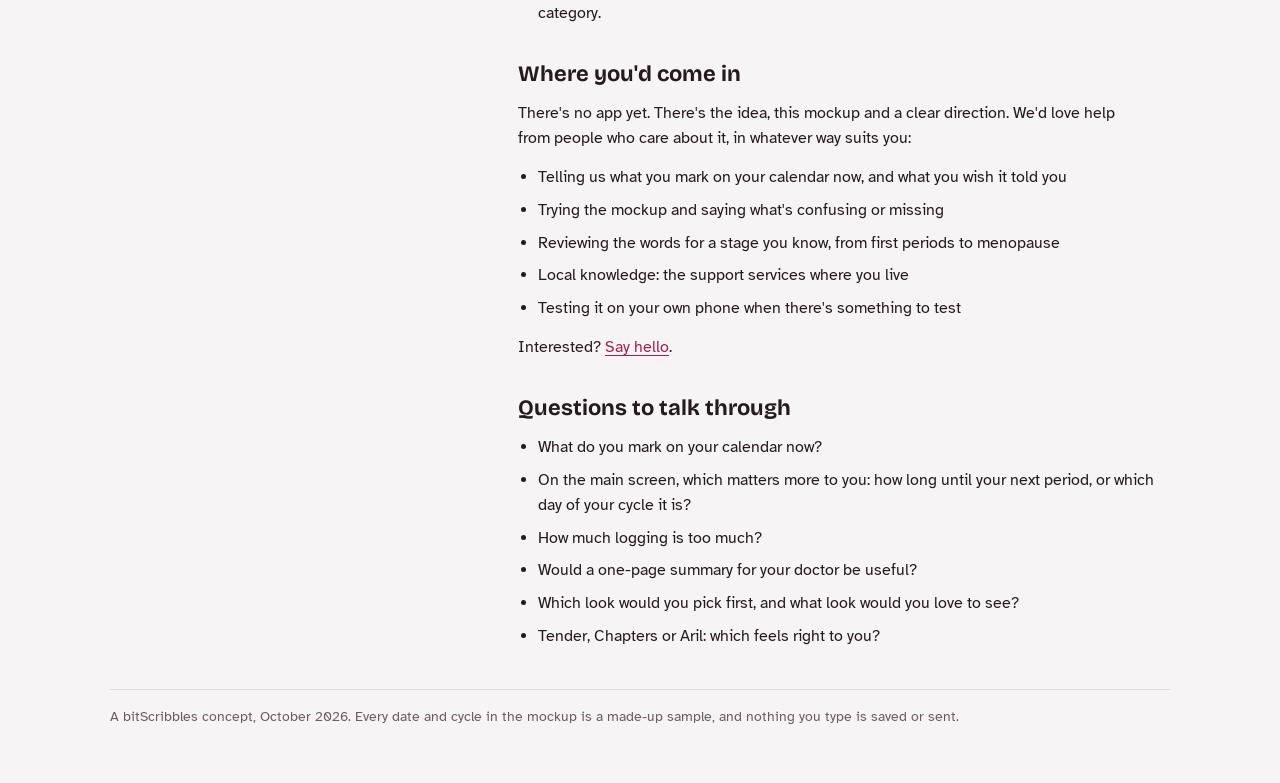
==== commit 35842070: "Cycle preview: clearer forecast wording "Within 3 days of each other" read as if periods were 3 days" ====
--- a/preview/cycle/index.html
+++ b/preview/cycle/index.html
@@ -819,7 +819,7 @@
     var sp = Math.max.apply(null, HIST) - Math.min.apply(null, HIST);
     var base = sp <= 4 ? 0 : sp <= 8 ? 1 : 2;
     var words = ['Fairly sure', 'Likely', 'Rough guess', "Can't say"];
-    return { w: words[Math.min(base + k - 1, 3)], why: 'your last ' + HIST.length + ' cycles were all within ' + sp + ' days of each other' };
+    return { w: words[Math.min(base + k - 1, 3)], why: 'your last ' + HIST.length + ' cycles were all ' + Math.min.apply(null, HIST) + ' to ' + Math.max.apply(null, HIST) + ' days long' };
   }
   function chip(w) { return '<span class="conf">' + w + '</span>'; }
   function $(id) { return document.getElementById(id); }
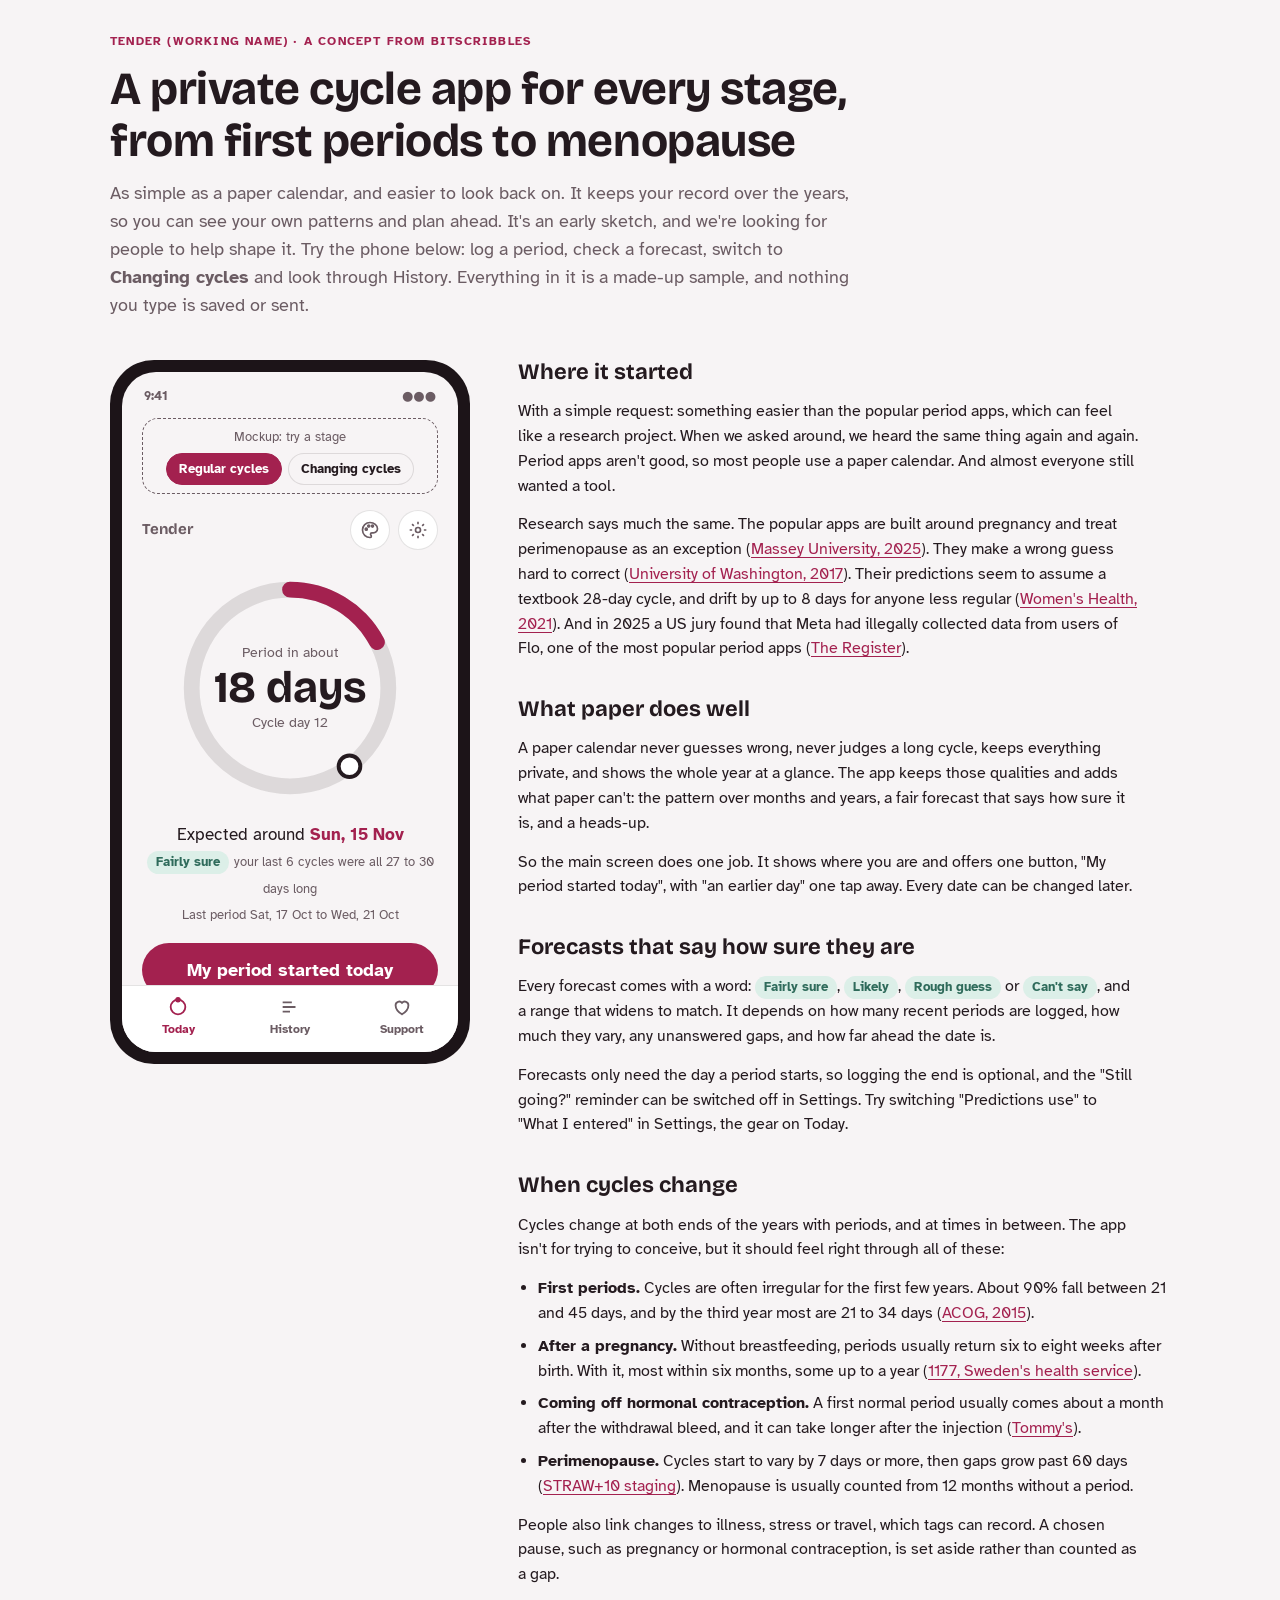
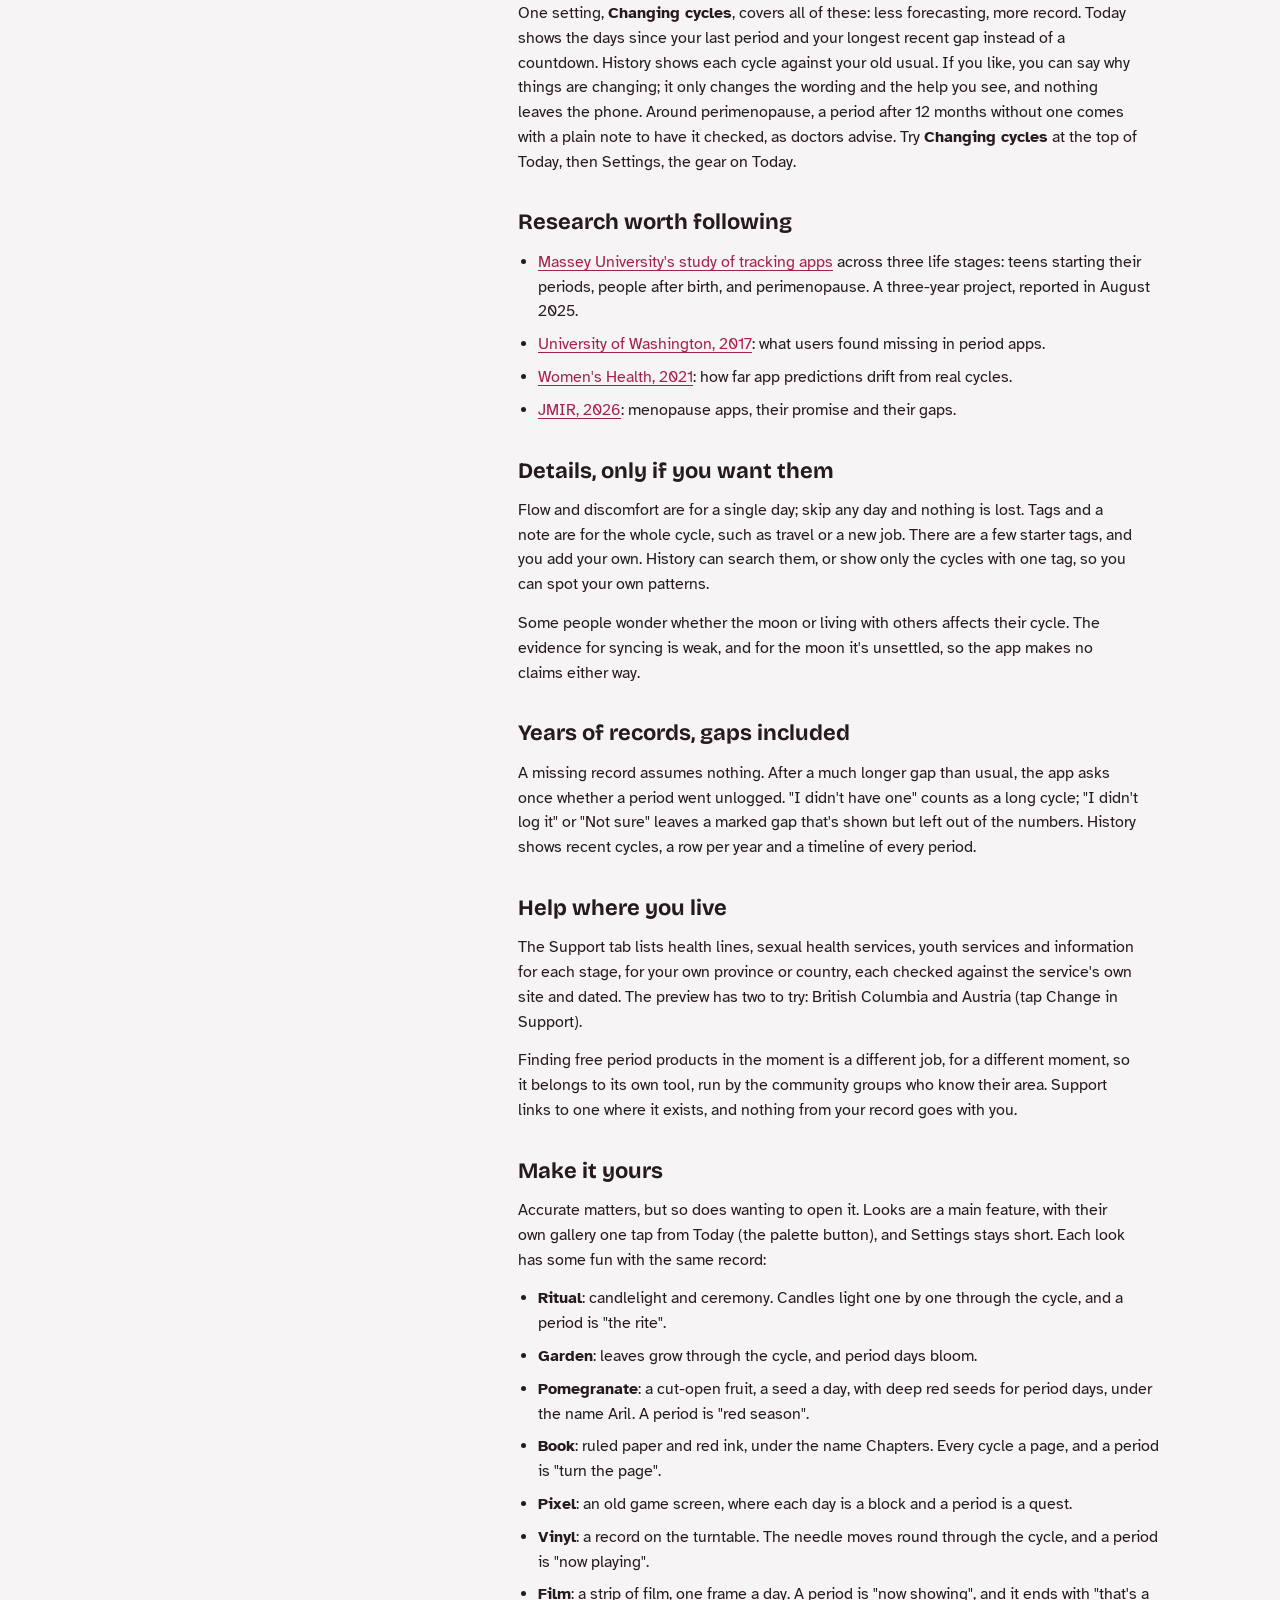
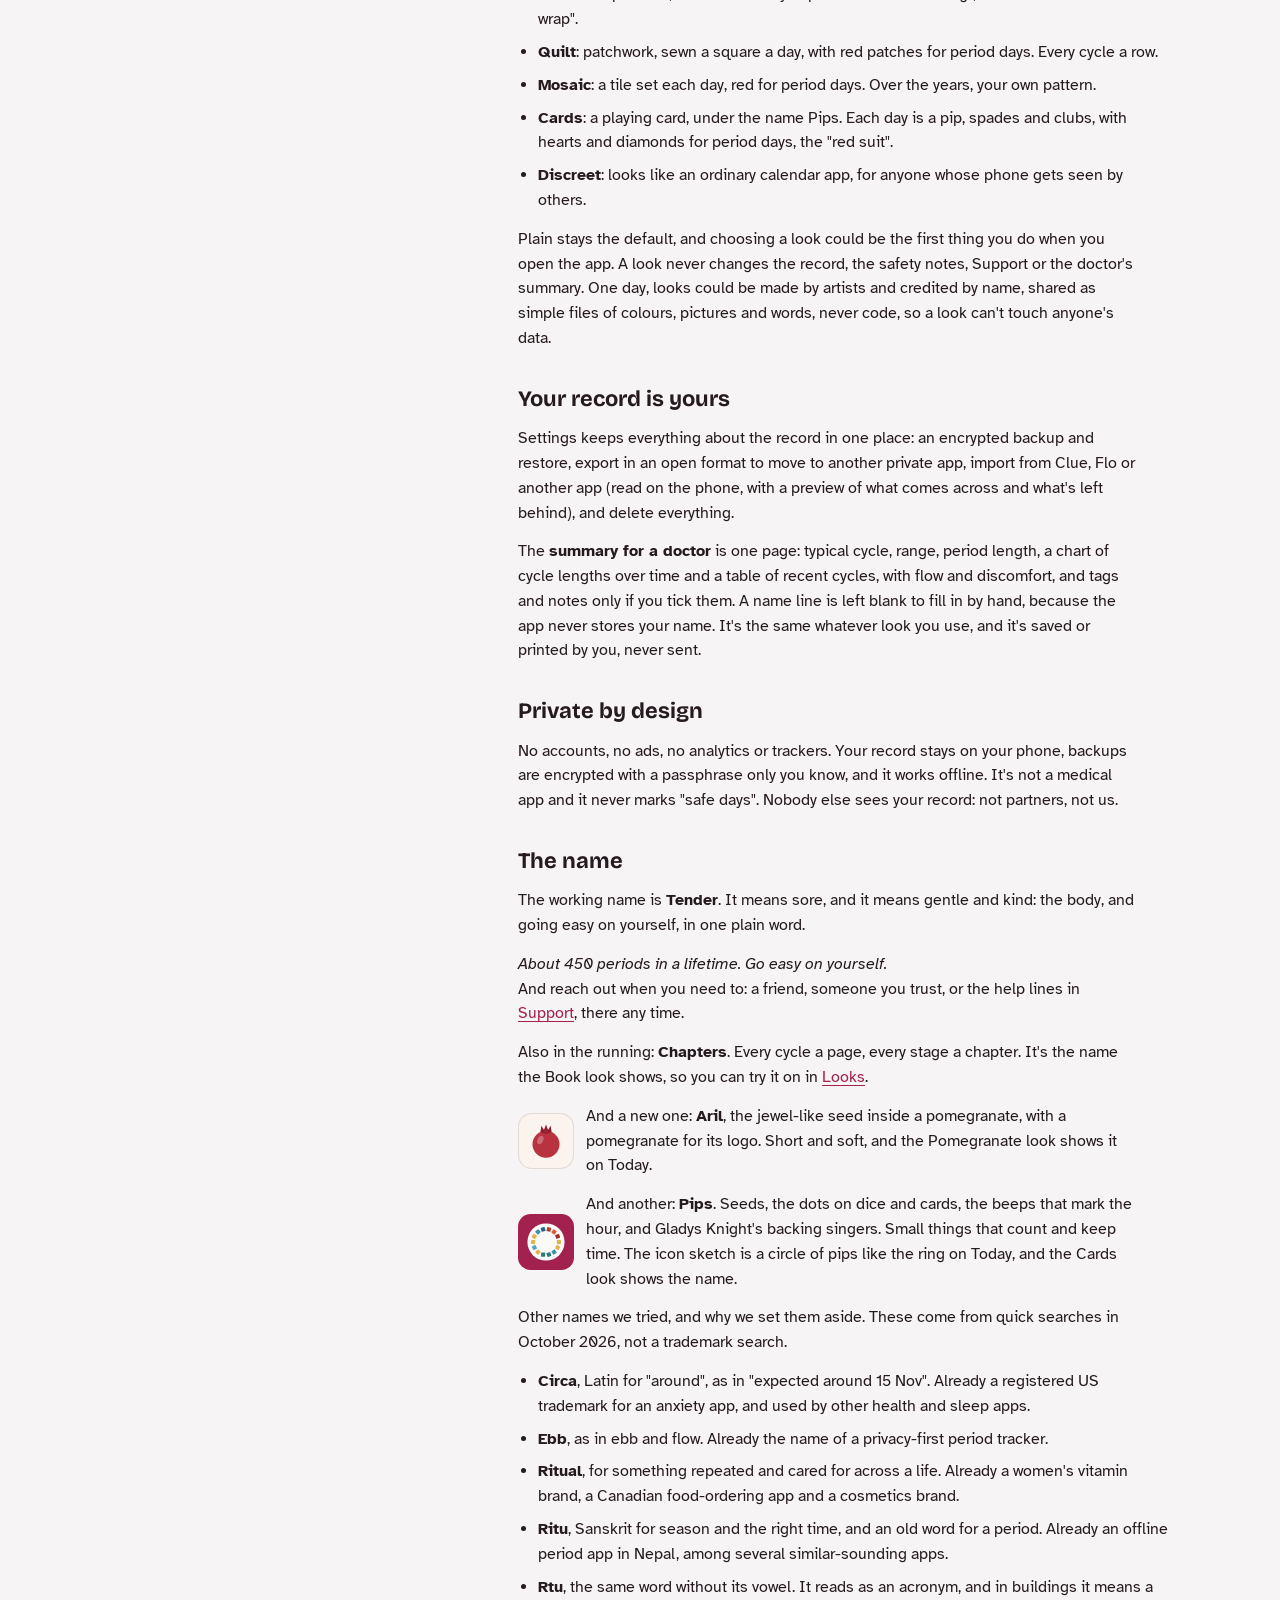
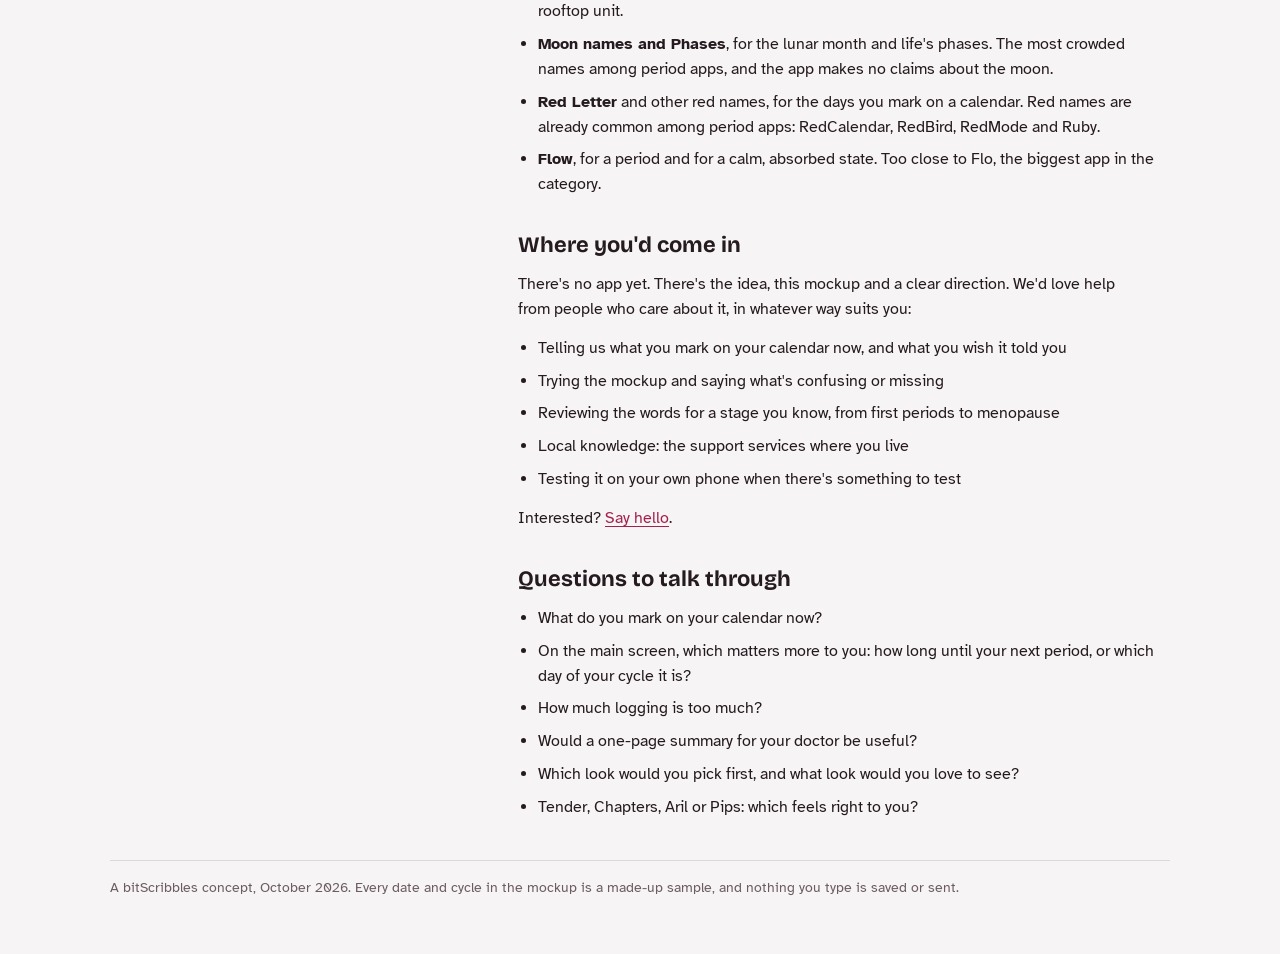
==== commit 20675638: "Cycle preview: a Cards look, and Pips as a name option The Cards look turns the screen into a playin" ====
--- a/preview/cycle/index.html
+++ b/preview/cycle/index.html
@@ -7,7 +7,7 @@
 <title>Tender (working name) — a concept from bitScribbles</title>
 <link rel="icon" href="/favicon.svg?v=2" type="image/svg+xml">
 <link rel="preconnect" href="https://fonts.googleapis.com">
-<link rel="stylesheet" href="https://fonts.googleapis.com/css2?family=Bricolage+Grotesque:opsz,wght@12..96,500;12..96,700&family=Cinzel:wght@600;700&family=Press+Start+2P&family=Special+Elite&family=Shrikhand&family=Bebas+Neue&family=Patrick+Hand&family=Marcellus&family=Fraunces:opsz,wght@9..144,600&family=Atkinson+Hyperlegible:ital,wght@0,400;0,700;1,400&display=swap">
+<link rel="stylesheet" href="https://fonts.googleapis.com/css2?family=Bricolage+Grotesque:opsz,wght@12..96,500;12..96,700&family=Cinzel:wght@600;700&family=Press+Start+2P&family=Special+Elite&family=Shrikhand&family=Bebas+Neue&family=Patrick+Hand&family=Marcellus&family=Fraunces:opsz,wght@9..144,600&family=Playfair+Display:wght@700&family=Atkinson+Hyperlegible:ital,wght@0,400;0,700;1,400&display=swap">
 <style>
 /* Layout: a working phone on the left, the reasoning beside it; one column on phones. */
 :root {
@@ -216,6 +216,13 @@
 .screen[data-skin="pomegranate"] #ringBase, .screen[data-skin="pomegranate"] #periodArc { display: none; }
 .screen[data-skin="pomegranate"] .primary { background: linear-gradient(#b8323f, #8e1b2e); font-family: "Fraunces", Georgia, serif; font-weight: 600; letter-spacing: 0.01em; box-shadow: 0 3px 0 #6a1222; }
 .screen[data-skin="pomegranate"] .tabs { background: #fffaf7; }
+/* Cards: a playing card */
+.screen[data-skin="cards"] { --bg: #fbfaf6; --surface: #ffffff; --ink: #1d1d1f; --muted: #5c5c62; --line: rgba(29,29,31,0.14); --berry: #c8102e; --berry-soft: #f8dadf; --pine: #2a5d3f; --pine-soft: #dfeee4; --on-berry: #ffffff; --display: "Playfair Display", Georgia, serif; color-scheme: light; }
+.screen[data-skin="cards"] { background: #fbfaf6; box-shadow: inset 0 0 0 7px #fbfaf6, inset 0 0 0 8.5px rgba(200,16,46,0.45); }
+.screen[data-skin="cards"] #ringBase, .screen[data-skin="cards"] #periodArc { display: none; }
+.screen[data-skin="cards"] .primary { font-family: "Playfair Display", Georgia, serif; border-radius: 10px; box-shadow: inset 0 0 0 3px #c8102e, inset 0 0 0 4.5px #ffffff; }
+.screen[data-skin="cards"] .dates, .screen[data-skin="cards"] .usual, .screen[data-skin="cards"] .plan, .screen[data-skin="cards"] .res { border-radius: 10px; }
+.screen[data-skin="cards"] .tabs { background: #ffffff; }
 /* Looks gallery */
 .headbtns { display: flex; gap: 8px; }
 .looks { display: grid; grid-template-columns: repeat(2, minmax(0, 1fr)); gap: 12px; }
@@ -239,6 +246,7 @@
 .look-art[data-art="quilt"] { background: repeating-linear-gradient(0deg, rgba(178,58,72,0.08) 0 8px, transparent 8px 16px), repeating-linear-gradient(90deg, rgba(178,58,72,0.08) 0 8px, transparent 8px 16px), #f7f0e3; }
 .look-art[data-art="mosaic"] { background: repeating-linear-gradient(0deg, rgba(31,43,54,0.07) 0 1px, transparent 1px 10px), repeating-linear-gradient(90deg, rgba(31,43,54,0.07) 0 1px, transparent 1px 10px), #f0eee8; }
 .look-art[data-art="pomegranate"] { background: radial-gradient(rgba(184,50,63,0.12) 2px, transparent 3px) 0 0 / 14px 14px, #fbf3ee; }
+.look-art[data-art="cards"] { background: #fbfaf6; box-shadow: inset 0 0 0 5px #fbfaf6, inset 0 0 0 6px rgba(200,16,46,0.45); }
 .look-art[data-art="discreet"] { background: #f4f5f7; }
 @media (prefers-reduced-motion: no-preference) {
   .spin { transform-origin: 120px 120px; animation: spin 9s linear infinite; }
@@ -277,6 +285,7 @@
 .checks input { width: 18px; height: 18px; accent-color: var(--berry); }
 .screen[data-skin="ritual"] .app-name { letter-spacing: 0.12em; text-transform: uppercase; }
 .aril { display: flex; gap: 12px; align-items: center; }
+.aril > svg { flex: none; width: 56px; height: 56px; }
 .aril-icon { flex: none; width: 56px; height: 56px; border-radius: 14px; background: #fbf3ee; border: 1px solid var(--line); display: grid; place-items: center; }
 .note { font-size: 13px; background: var(--berry-soft); border-radius: 10px; padding: 8px 10px; }
 .sample { font-size: 12px; color: var(--muted); font-style: italic; }
@@ -667,6 +676,7 @@
           <li><b>Film</b>: a strip of film, one frame a day. A period is "now showing", and it ends with "that's a wrap".</li>
           <li><b>Quilt</b>: patchwork, sewn a square a day, with red patches for period days. Every cycle a row.</li>
           <li><b>Mosaic</b>: a tile set each day, red for period days. Over the years, your own pattern.</li>
+          <li><b>Cards</b>: a playing card, under the name Pips. Each day is a pip, spades and clubs, with hearts and diamonds for period days, the "red suit".</li>
           <li><b>Discreet</b>: looks like an ordinary calendar app, for anyone whose phone gets seen by others.</li>
         </ul>
         <p>Plain stays the default, and choosing a look could be the first thing you do when you open the app. A look never changes the record, the safety notes, Support or the doctor's summary. One day, looks could be made by artists and credited by name, shared as simple files of colours, pictures and words, never code, so a look can't touch anyone's data.</p>
@@ -689,6 +699,7 @@
         <p><i>About 450 periods in a lifetime. Go easy on yourself.</i><br>And reach out when you need to: a friend, someone you trust, or the help lines in <button class="inline-link" type="button" data-go="support" data-scroll="phone">Support</button>, there any time.</p>
         <p>Also in the running: <b>Chapters</b>. Every cycle a page, every stage a chapter. It's the name the Book look shows, so you can try it on in <button class="inline-link" type="button" data-go="looks" data-scroll="phone">Looks</button>.</p>
         <p class="aril"><span class="aril-icon" aria-hidden="true"><svg width="34" height="36" viewBox="0 0 26 28"><path d="M8.6 7.2 L9.4 2.2 L11.4 5.4 L13 1.2 L14.6 5.4 L16.6 2.2 L17.4 7.2 Z" fill="#8e1b2e"></path><circle cx="13" cy="16.5" r="10.5" fill="#b8323f"></circle><path d="M9.6 6.6 Q13 8.4 16.4 6.6" fill="none" stroke="#8e1b2e" stroke-width="1.4"></path><ellipse cx="8.6" cy="13.2" rx="2.2" ry="3.4" fill="#ffffff" opacity="0.28" transform="rotate(25 8.6 13.2)"></ellipse></svg></span><span>And a new one: <b>Aril</b>, the jewel-like seed inside a pomegranate, with a pomegranate for its logo. Short and soft, and the Pomegranate look shows it on Today.</span></p>
+        <p class="aril"><svg aria-hidden="true" xmlns="http://www.w3.org/2000/svg" viewBox="0 0 512 512" width="56" height="56"><rect width="512" height="512" rx="115" fill="#A3214F"/><circle cx="256" cy="256" r="170" fill="#FAFAF9"/><rect x="-19" y="-19" width="38" height="38" rx="6" fill="#B5432C" transform="translate(282.3 141.0) rotate(-77)"/><rect x="-19" y="-19" width="38" height="38" rx="6" fill="#D0623F" transform="translate(329.6 163.7) rotate(-53)"/><rect x="-19" y="-19" width="38" height="38" rx="6" fill="#9C2F22" transform="translate(362.3 204.8) rotate(-22)"/><rect x="-19" y="-19" width="38" height="38" rx="6" fill="#E0B44C" transform="translate(374.0 256.0) rotate(-3)"/><rect x="-19" y="-19" width="38" height="38" rx="6" fill="#E0B44C" transform="translate(362.3 307.2) rotate(27)"/><rect x="-19" y="-19" width="38" height="38" rx="6" fill="#3F8FB0" transform="translate(329.6 348.3) rotate(55)"/><rect x="-19" y="-19" width="38" height="38" rx="6" fill="#2F7D75" transform="translate(282.3 371.0) rotate(71)"/><rect x="-19" y="-19" width="38" height="38" rx="6" fill="#2F7D75" transform="translate(229.7 371.0) rotate(91)"/><rect x="-19" y="-19" width="38" height="38" rx="6" fill="#E0B44C" transform="translate(182.4 348.3) rotate(133)"/><rect x="-19" y="-19" width="38" height="38" rx="6" fill="#5AA3C2" transform="translate(149.7 307.2) rotate(151)"/><rect x="-19" y="-19" width="38" height="38" rx="6" fill="#E0B44C" transform="translate(138.0 256.0) rotate(190)"/><rect x="-19" y="-19" width="38" height="38" rx="6" fill="#E0B44C" transform="translate(149.7 204.8) rotate(212)"/><rect x="-19" y="-19" width="38" height="38" rx="6" fill="#3F8FB0" transform="translate(182.4 163.7) rotate(227)"/><rect x="-19" y="-19" width="38" height="38" rx="6" fill="#23688A" transform="translate(229.7 141.0) rotate(255)"/></svg><span>And another: <b>Pips</b>. Seeds, the dots on dice and cards, the beeps that mark the hour, and Gladys Knight's backing singers. Small things that count and keep time. The icon sketch is a circle of pips like the ring on Today, and the Cards look shows the name.</span></p>
         <p>Other names we tried, and why we set them aside. These come from quick searches in October 2026, not a trademark search.</p>
         <ul class="questions">
           <li><b>Circa</b>, Latin for "around", as in "expected around 15 Nov". Already a registered US trademark for an anxiety app, and used by other health and sleep apps.</li>
@@ -723,7 +734,7 @@
           <li>How much logging is too much?</li>
           <li>Would a one-page summary for your doctor be useful?</li>
           <li>Which look would you pick first, and what look would you love to see?</li>
-          <li>Tender, Chapters or Aril: which feels right to you?</li>
+          <li>Tender, Chapters, Aril or Pips: which feels right to you?</li>
         </ul>
       </section>
     </div>
@@ -791,6 +802,7 @@
     quilt: { start: 'Start a red patch', end: 'Patch finished', inAbout: 'Next patch in about', likely: 'Next patch likely', cycleDay: 'Day {n} of this row', periodLabel: 'Red patch', since: 'Since the last patch', last: 'Last patch', dayHead: 'Today, patch day {n}' },
     mosaic: { start: 'Red tiles start today', end: 'Back to blue', inAbout: 'Red tiles in about', likely: 'Red tiles likely', cycleDay: 'Tile {n}', periodLabel: 'Red tiles', since: 'Since the last red', last: 'Last red', dayHead: 'Today, red tile {n}' },
     pomegranate: { name: 'Aril', start: 'Red season starts today', end: 'Red season is over', inAbout: 'Red season in about', likely: 'Red season likely', cycleDay: 'Seed {n}', periodLabel: 'Red season', since: 'Since the last red season', last: 'Last red season', dayHead: 'Today, red season day {n}' },
+    cards: { name: 'Pips', start: 'Red suit starts today', end: 'Red suit is done', inAbout: 'Red suit in about', likely: 'Red suit likely', cycleDay: 'Card {n}', periodLabel: 'Red suit', since: 'Since the last red suit', last: 'Last red suit', dayHead: 'Today, red suit day {n}' },
     discreet: { name: 'Calendar', start: 'Mark today', end: 'Mark as done', earlierStart: 'Another day', earlierEnd: 'It ended another day', inAbout: 'Next in about', likely: 'Next likely', cycleDay: 'Day {n}', periodLabel: 'Marked', since: 'Since last mark', last: 'Last mark', dayHead: 'Today, day {n}' }
   };
   var PLAIN = { name: 'Tender', start: 'My period started today', end: 'My period has ended', earlierStart: 'It started on an earlier day', earlierEnd: 'It ended on an earlier day', inAbout: 'Period in about', likely: 'Period likely', cycleDay: 'Cycle day {n}', periodLabel: 'Period', since: 'Since your last period', last: 'Last period', dayHead: 'Today, period day {n}' };
@@ -1049,6 +1061,7 @@
     mosaic: '<svg viewBox="0 0 26 26"><g><rect x="1" y="1" width="7" height="7" fill="#23688a"></rect><rect x="9.5" y="1.5" width="7" height="7" fill="#e0b44c" transform="rotate(6 13 5)"></rect><rect x="18" y="1" width="7" height="7" fill="#3f8fb0"></rect><rect x="1.5" y="9.5" width="7" height="7" fill="#2f7d75" transform="rotate(-5 5 13)"></rect><rect x="9.5" y="9.5" width="7" height="7" fill="#b5432c"></rect><rect x="18" y="9.5" width="7" height="7" fill="#1f4e6b" transform="rotate(4 21 13)"></rect><rect x="1" y="18" width="7" height="7" fill="#e0b44c"></rect><rect x="9.5" y="18" width="7" height="7" fill="#23688a" transform="rotate(-6 13 21)"></rect><rect x="18" y="18" width="7" height="7" fill="#d0623f"></rect></g></svg>'
   };
   GLYPH.pomegranate = '<svg viewBox="0 0 26 28"><path d="M8.6 7.2 L9.4 2.2 L11.4 5.4 L13 1.2 L14.6 5.4 L16.6 2.2 L17.4 7.2 Z" fill="#8e1b2e"></path><circle cx="13" cy="16.5" r="10.5" fill="#b8323f"></circle><path d="M9.6 6.6 Q13 8.4 16.4 6.6" fill="none" stroke="#8e1b2e" stroke-width="1.4"></path><ellipse cx="8.6" cy="13.2" rx="2.2" ry="3.4" fill="#ffffff" opacity="0.28" transform="rotate(25 8.6 13.2)"></ellipse></svg>';
+  GLYPH.cards = '<svg viewBox="0 0 22 28"><rect x="1" y="1" width="20" height="26" rx="3" fill="#ffffff" stroke="#1d1d1f" stroke-width="1.4"></rect><path d="M11 20.5 C5.5 16.5 4.5 13.8 4.5 11.9 A3.3 3.3 0 0 1 11 10.9 A3.3 3.3 0 0 1 17.5 11.9 C17.5 13.8 16.5 16.5 11 20.5 Z" fill="#c8102e"></path></svg>';
   var ART = {
     plain: '<svg viewBox="0 0 26 26"><circle cx="13" cy="13" r="10" fill="none" stroke="#e8dde1" stroke-width="4"></circle><path d="M13 3 a10 10 0 0 1 9.5 6.9" fill="none" stroke="#a3214f" stroke-width="4" stroke-linecap="round"></path></svg>',
     discreet: '<svg viewBox="0 0 24 24"><rect x="2" y="4" width="20" height="18" rx="3" fill="#ffffff" stroke="#2f5fa8" stroke-width="2"></rect><rect x="2" y="4" width="20" height="5" rx="2" fill="#2f5fa8"></rect><path d="M7 2v4M17 2v4" stroke="#2f5fa8" stroke-width="2"></path></svg>'
@@ -1131,6 +1144,22 @@
           out += '<g transform="translate(' + pt[0].toFixed(1) + ' ' + pt[1].toFixed(1) + ') rotate(' + (aa * 180 / Math.PI + 90).toFixed(0) + ') scale(' + sc + ')"><path d="M0 -5.6 C3.6 -3.4 3.8 2.6 0 5 C-3.8 2.6 -3.6 -3.4 0 -5.6 Z" fill="' + (red ? '#8e0f26' : ripe ? '#e0566a' : '#f3dcd6') + '"' + (ripe ? '' : ' stroke="#e6c2bd" stroke-width="0.8"') + '></path>' + (ripe ? '<ellipse cx="-1.2" cy="-1.6" rx="0.9" ry="1.5" fill="#ffffff" opacity="0.55"></ellipse>' : '') + '</g>';
         }
       });
+    } else if (skin === 'cards') {
+      var SUIT = {
+        heart: 'M10 18 C2 12 0 8 0 5 A5 5 0 0 1 10 4 A5 5 0 0 1 20 5 C20 8 18 12 10 18 Z',
+        diamond: 'M10 0 L17.5 10 L10 20 L2.5 10 Z',
+        spade: 'M10 0 C14 5 20 8 20 12 A4.5 4.5 0 0 1 11.5 14 L13 19.5 H7 L8.5 14 A4.5 4.5 0 0 1 0 12 C0 8 6 5 10 0 Z',
+        club: 'M10 1 A4.6 4.6 0 0 1 13.6 8.4 A4.6 4.6 0 1 1 11.6 14.2 L13 19.5 H7 L8.4 14.2 A4.6 4.6 0 1 1 6.4 8.4 A4.6 4.6 0 0 1 10 1 Z'
+      };
+      n = 28;
+      out += '<circle cx="120" cy="120" r="113" fill="none" stroke="rgba(200,16,46,0.35)" stroke-width="1"></circle><circle cx="120" cy="120" r="87" fill="none" stroke="rgba(200,16,46,0.35)" stroke-width="1"></circle>';
+      for (i = 0; i < n; i++) {
+        var t2 = (i + 0.5) / n, a2 = t2 * 2 * Math.PI - Math.PI / 2, q2 = at(100, a2), dealt = t2 <= p, redS = t2 <= pf && dealt;
+        if (dealt) {
+          var suit = redS ? (i % 2 ? 'diamond' : 'heart') : (i % 2 ? 'club' : 'spade');
+          out += '<path d="' + SUIT[suit] + '" transform="translate(' + (q2[0] - 6).toFixed(1) + ' ' + (q2[1] - 6).toFixed(1) + ') scale(0.6)" fill="' + (redS ? '#c8102e' : '#1d1d1f') + '"></path>';
+        } else out += '<circle cx="' + q2[0].toFixed(1) + '" cy="' + q2[1].toFixed(1) + '" r="2.4" fill="#c9c6bd"></circle>';
+      }
     } else if (skin === 'mosaic') {
       n = 30;
       var sea = ['#23688a', '#3f8fb0', '#e0b44c', '#2f7d75', '#1f4e6b', '#5aa3c2'], fire = ['#b5432c', '#d0623f', '#9c2f22'];
@@ -1164,6 +1193,7 @@
     { k: 'film', name: 'Film', meta: 'A strip of film, one frame a day.', say: '\u201cThat\u2019s a wrap\u201d', font: '\'Bebas Neue\', \'Arial Narrow\', sans-serif', size: '17px' },
     { k: 'quilt', name: 'Quilt', meta: 'Patchwork, a square a day. Every cycle a row.', say: '\u201cStart a red patch\u201d', font: '\'Patrick Hand\', cursive', size: '16px' },
     { k: 'mosaic', name: 'Mosaic', meta: 'A tile a day. Over the years, your own pattern.', say: '\u201cRed tiles in about 18 days\u201d', font: 'Marcellus, Georgia, serif' },
+    { k: 'cards', name: 'Cards', meta: 'A playing card. Each day a pip, red suits for period days. Under the name Pips.', say: '\u201cRed suit in about 18 days\u201d', font: '\'Playfair Display\', Georgia, serif' },
     { k: 'discreet', name: 'Discreet', meta: 'Looks like an ordinary calendar, if others see your phone.', say: '\u201cMark today\u201d' }
   ];
   $('looksGrid').innerHTML = LOOKS.map(function (L) {
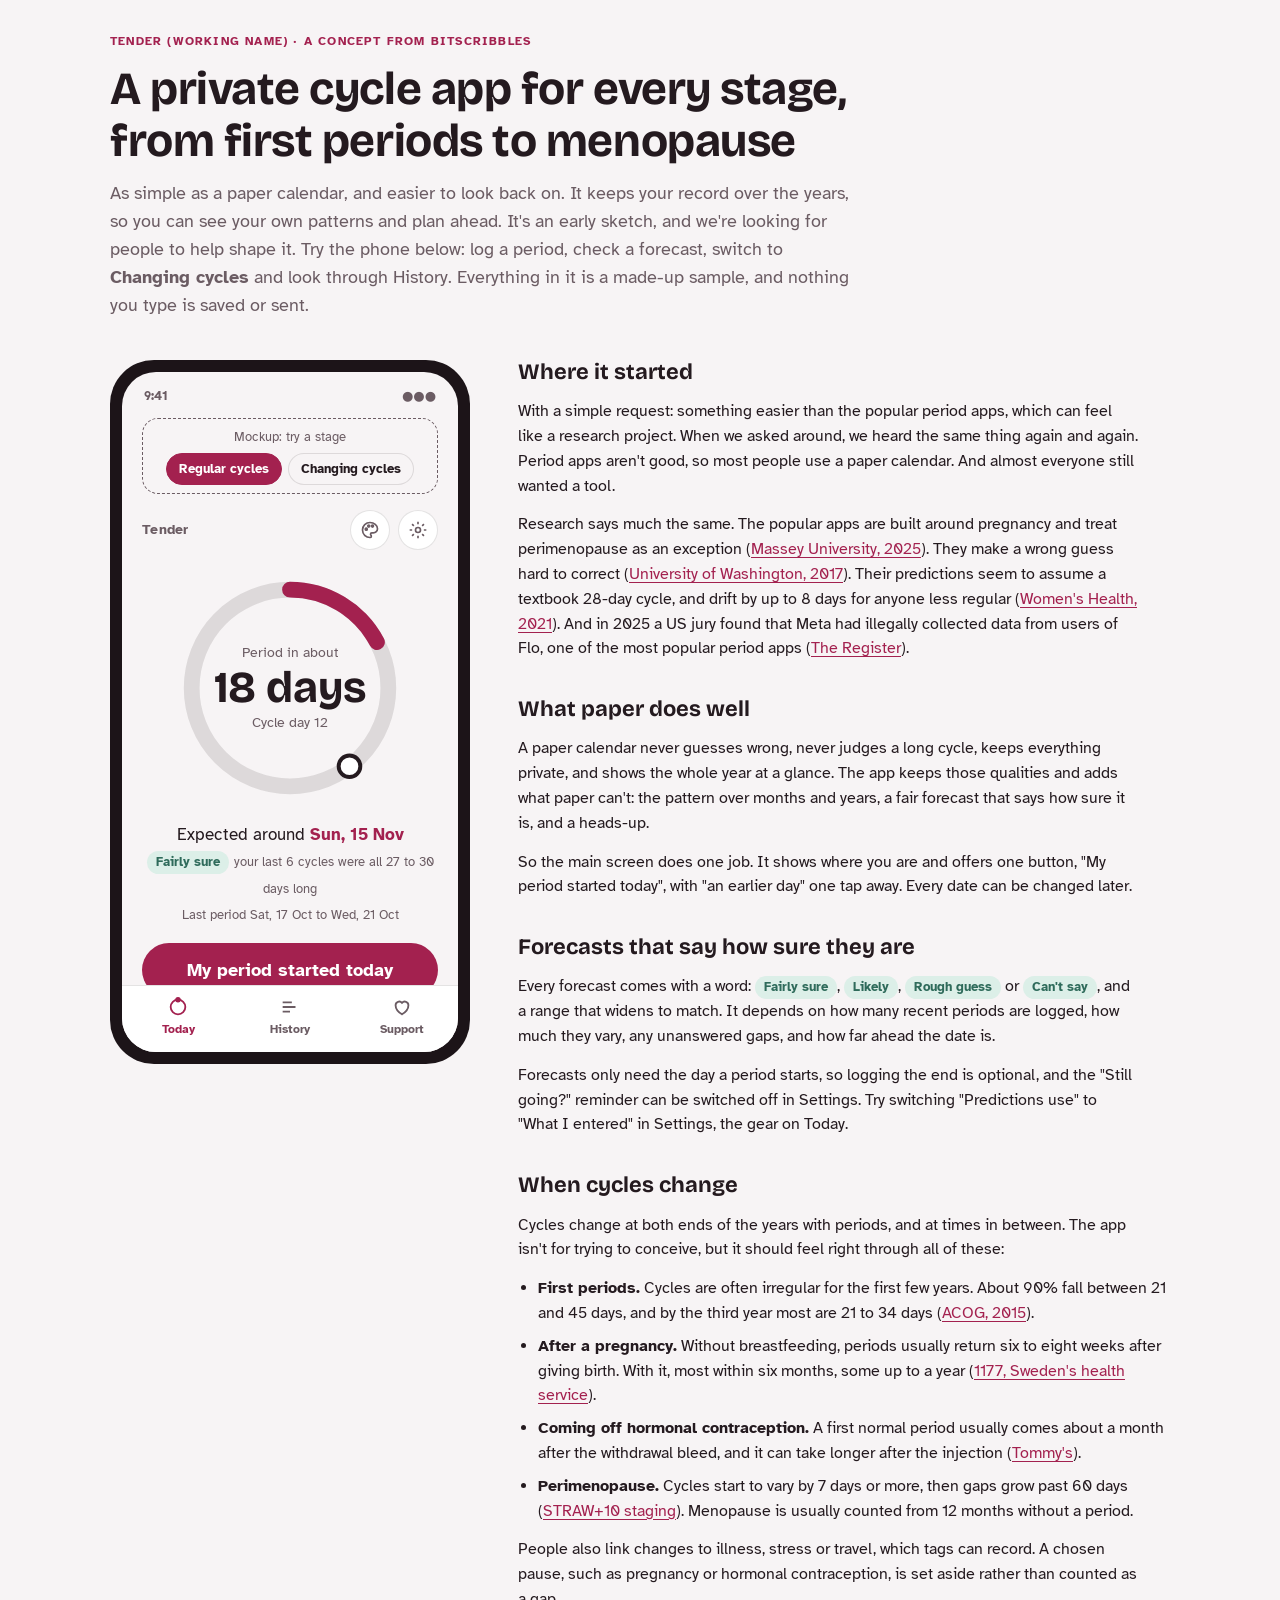
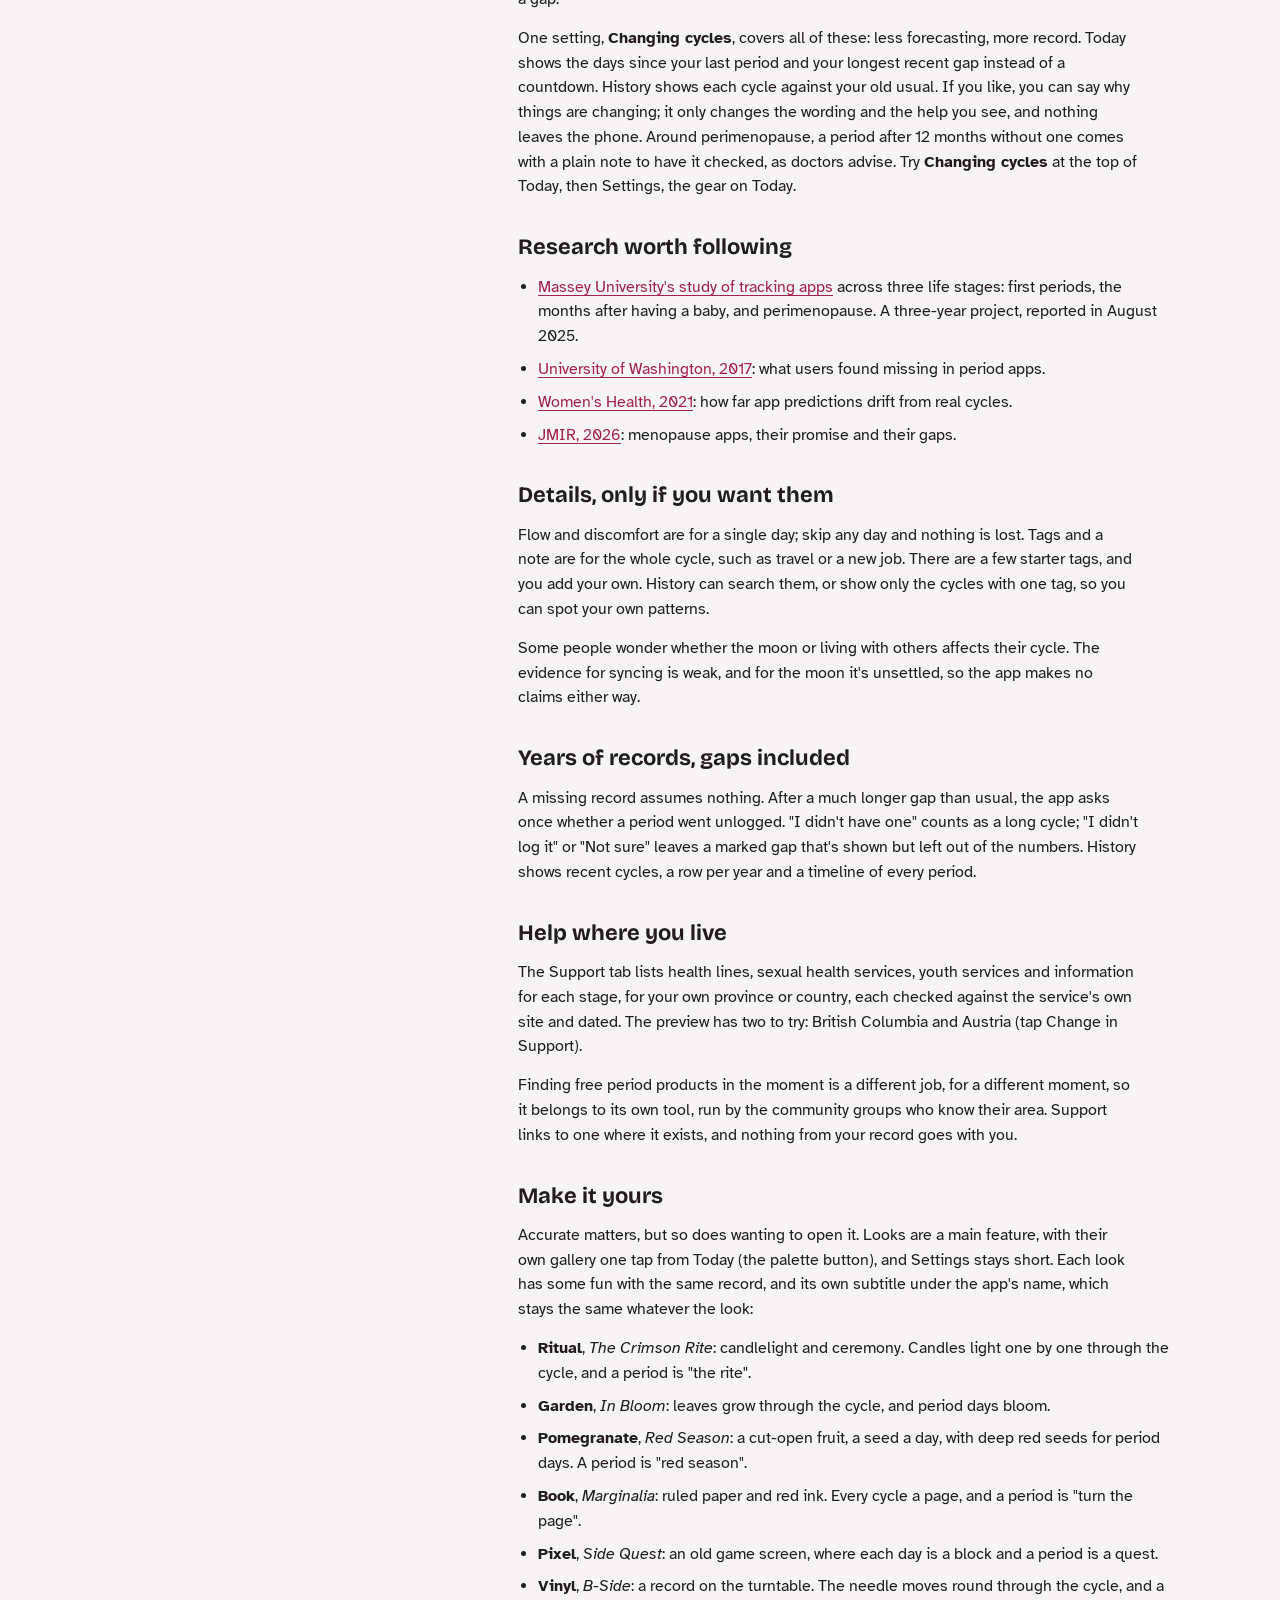
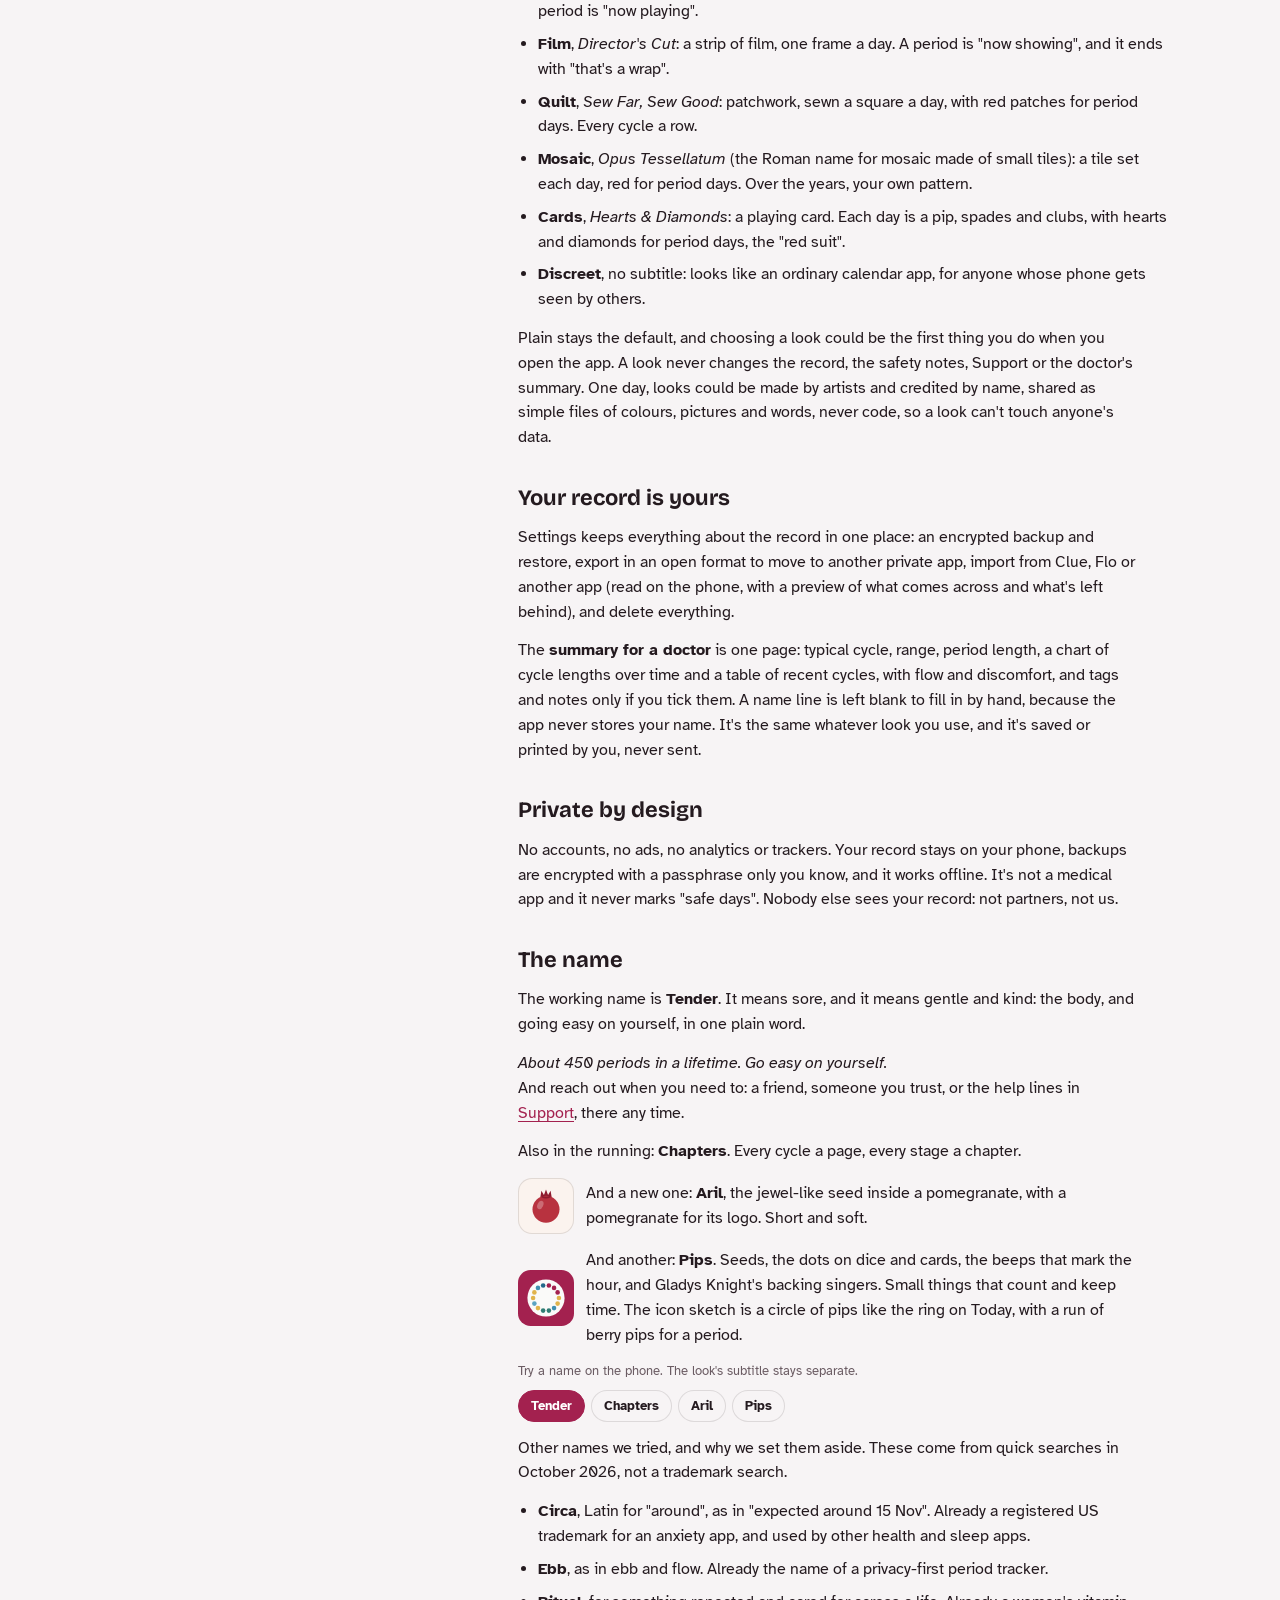
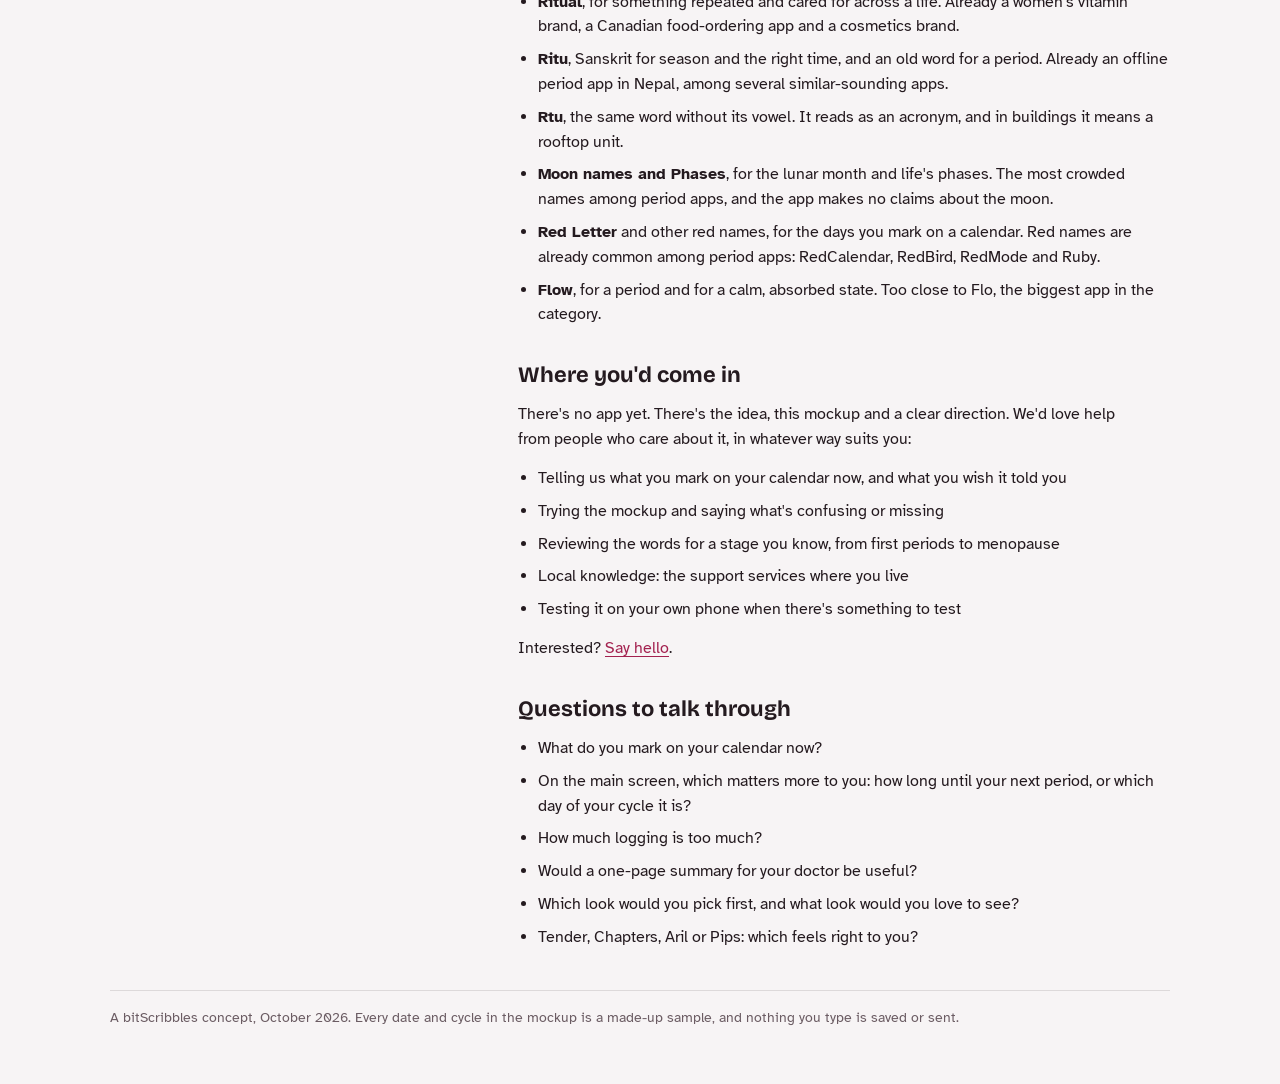
==== commit 02dad8b2: "Cycle preview: look subtitles, a name picker, berry pips The app name now stays plain whatever the l" ====
--- a/preview/cycle/index.html
+++ b/preview/cycle/index.html
@@ -223,6 +223,19 @@
 .screen[data-skin="cards"] .primary { font-family: "Playfair Display", Georgia, serif; border-radius: 10px; box-shadow: inset 0 0 0 3px #c8102e, inset 0 0 0 4.5px #ffffff; }
 .screen[data-skin="cards"] .dates, .screen[data-skin="cards"] .usual, .screen[data-skin="cards"] .plan, .screen[data-skin="cards"] .res { border-radius: 10px; }
 .screen[data-skin="cards"] .tabs { background: #ffffff; }
+/* App name and look subtitle: the name stays plain, the look adds its own line */
+.titles { display: grid; gap: 1px; min-width: 0; }
+.screen .app-name { font-family: var(--body) !important; font-weight: 700 !important; font-size: 14px !important; letter-spacing: 0.02em !important; text-transform: none !important; color: var(--muted); }
+.look-sub { font-family: var(--display); font-size: 21px; line-height: 1.15; color: var(--ink); }
+.screen[data-skin="pixel"] .look-sub { font-size: 12px; line-height: 1.6; color: var(--pine); }
+.screen[data-skin="ritual"] .look-sub { font-size: 14px; letter-spacing: 0.1em; text-transform: uppercase; color: var(--berry); }
+.screen[data-skin="film"] .look-sub { font-size: 26px; letter-spacing: 0.06em; }
+.screen[data-skin="vinyl"] .look-sub { color: var(--pine); }
+.screen[data-skin="book"] .look-sub { color: var(--berry); }
+.screen[data-skin="cards"] .look-sub { color: var(--berry); }
+.screen[data-skin="garden"] .look-sub, .screen[data-skin="pomegranate"] .look-sub { color: var(--berry); }
+.look-subline { display: block; font-size: 13px; color: var(--berry); }
+.namepick { display: grid; gap: 8px; justify-items: start; }
 /* Looks gallery */
 .headbtns { display: flex; gap: 8px; }
 .looks { display: grid; grid-template-columns: repeat(2, minmax(0, 1fr)); gap: 12px; }
@@ -333,7 +346,7 @@
         <!-- Today -->
         <div class="view" id="v-today" role="tabpanel" aria-labelledby="t-today">
           <div class="stagebar"><span class="meta">Mockup: try a stage</span><div class="seg" role="group" aria-label="Stage"><button type="button" data-stage="regular" aria-pressed="true">Regular cycles</button><button type="button" data-stage="changing" aria-pressed="false">Changing cycles</button></div></div>
-          <div class="apphead"><span class="app-name" id="appName">Tender</span><span class="headbtns"><button class="gear" type="button" data-go="looks" aria-label="Looks"><svg viewBox="0 0 24 24" fill="none" stroke="currentColor" stroke-width="2" aria-hidden="true"><path d="M12 3a9 9 0 1 0 0 18c1.1 0 1.6-.8 1.6-1.6 0-.5-.2-.9-.5-1.2-.3-.3-.5-.7-.5-1.2 0-.9.7-1.6 1.6-1.6H16a5 5 0 0 0 5-5c0-4-4-7.4-9-7.4z"></path><circle cx="7.5" cy="11" r="1.2" fill="currentColor"></circle><circle cx="10.5" cy="7.3" r="1.2" fill="currentColor"></circle><circle cx="15" cy="7.3" r="1.2" fill="currentColor"></circle></svg></button><button class="gear" type="button" data-go="settings" aria-label="Settings"><svg viewBox="0 0 24 24" fill="none" stroke="currentColor" stroke-width="2" aria-hidden="true"><circle cx="12" cy="12" r="3"></circle><path d="M12 2v3M12 19v3M2 12h3M19 12h3M4.9 4.9l2.1 2.1M17 17l2.1 2.1M4.9 19.1L7 17M17 7l2.1-2.1"></path></svg></button></span></div>
+          <div class="apphead"><span class="titles"><span class="app-name" id="appName">Tender</span><span class="look-sub" id="lookSub" hidden></span></span><span class="headbtns"><button class="gear" type="button" data-go="looks" aria-label="Looks"><svg viewBox="0 0 24 24" fill="none" stroke="currentColor" stroke-width="2" aria-hidden="true"><path d="M12 3a9 9 0 1 0 0 18c1.1 0 1.6-.8 1.6-1.6 0-.5-.2-.9-.5-1.2-.3-.3-.5-.7-.5-1.2 0-.9.7-1.6 1.6-1.6H16a5 5 0 0 0 5-5c0-4-4-7.4-9-7.4z"></path><circle cx="7.5" cy="11" r="1.2" fill="currentColor"></circle><circle cx="10.5" cy="7.3" r="1.2" fill="currentColor"></circle><circle cx="15" cy="7.3" r="1.2" fill="currentColor"></circle></svg></button><button class="gear" type="button" data-go="settings" aria-label="Settings"><svg viewBox="0 0 24 24" fill="none" stroke="currentColor" stroke-width="2" aria-hidden="true"><circle cx="12" cy="12" r="3"></circle><path d="M12 2v3M12 19v3M2 12h3M19 12h3M4.9 4.9l2.1 2.1M17 17l2.1 2.1M4.9 19.1L7 17M17 7l2.1-2.1"></path></svg></button></span></div>
           <div class="ring">
             <svg viewBox="0 0 240 240" aria-hidden="true">
               <circle id="ringBase" cx="120" cy="120" r="100" fill="none" stroke="var(--line)" stroke-width="16"></circle>
@@ -628,7 +641,7 @@
         <p>Cycles change at both ends of the years with periods, and at times in between. The app isn't for trying to conceive, but it should feel right through all of these:</p>
         <ul class="questions">
           <li><b>First periods.</b> Cycles are often irregular for the first few years. About 90% fall between 21 and 45 days, and by the third year most are 21 to 34 days (<a href="https://mdedge.com/obgyn/article/104579/gynecology/acog-think-menses-vital-sign-adolescents" target="_blank" rel="noopener">ACOG, 2015</a>).</li>
-          <li><b>After a pregnancy.</b> Without breastfeeding, periods usually return six to eight weeks after birth. With it, most within six months, some up to a year (<a href="https://www.1177.se/en/barn--gravid/forlossning/efter-forlossningen/mens-efter-du-har-fott-barn/" target="_blank" rel="noopener">1177, Sweden's health service</a>).</li>
+          <li><b>After a pregnancy.</b> Without breastfeeding, periods usually return six to eight weeks after giving birth. With it, most within six months, some up to a year (<a href="https://www.1177.se/en/barn--gravid/forlossning/efter-forlossningen/mens-efter-du-har-fott-barn/" target="_blank" rel="noopener">1177, Sweden's health service</a>).</li>
           <li><b>Coming off hormonal contraception.</b> A first normal period usually comes about a month after the withdrawal bleed, and it can take longer after the injection (<a href="https://www.tommys.org/pregnancy-information/planning-pregnancy/how-get-pregnant/stopping-contraception" target="_blank" rel="noopener">Tommy's</a>).</li>
           <li><b>Perimenopause.</b> Cycles start to vary by 7 days or more, then gaps grow past 60 days (<a href="https://pmc.ncbi.nlm.nih.gov/articles/PMC10009143" target="_blank" rel="noopener">STRAW+10 staging</a>). Menopause is usually counted from 12 months without a period.</li>
         </ul>
@@ -639,7 +652,7 @@
       <section class="plain">
         <h2>Research worth following</h2>
         <ul class="questions">
-          <li><a href="https://www.massey.ac.nz/about/news/do-hugely-popular-menstruation-tracking-apps-help-their-users/" target="_blank" rel="noopener">Massey University's study of tracking apps</a> across three life stages: teens starting their periods, people after birth, and perimenopause. A three-year project, reported in August 2025.</li>
+          <li><a href="https://www.massey.ac.nz/about/news/do-hugely-popular-menstruation-tracking-apps-help-their-users/" target="_blank" rel="noopener">Massey University's study of tracking apps</a> across three life stages: first periods, the months after having a baby, and perimenopause. A three-year project, reported in August 2025.</li>
           <li><a href="https://washington.edu/news/2017/05/02/period-tracking-apps-failing-users-in-basic-ways-study-finds" target="_blank" rel="noopener">University of Washington, 2017</a>: what users found missing in period apps.</li>
           <li><a href="https://pmc.ncbi.nlm.nih.gov/articles/PMC8504278/" target="_blank" rel="noopener">Women's Health, 2021</a>: how far app predictions drift from real cycles.</li>
           <li><a href="https://www.jmir.org/2026/1/e106205/PDF" target="_blank" rel="noopener">JMIR, 2026</a>: menopause apps, their promise and their gaps.</li>
@@ -665,19 +678,19 @@
 
       <section class="plain">
         <h2>Make it yours</h2>
-        <p>Accurate matters, but so does wanting to open it. Looks are a main feature, with their own gallery one tap from Today (the palette button), and Settings stays short. Each look has some fun with the same record:</p>
+        <p>Accurate matters, but so does wanting to open it. Looks are a main feature, with their own gallery one tap from Today (the palette button), and Settings stays short. Each look has some fun with the same record, and its own subtitle under the app's name, which stays the same whatever the look:</p>
         <ul class="questions">
-          <li><b>Ritual</b>: candlelight and ceremony. Candles light one by one through the cycle, and a period is "the rite".</li>
-          <li><b>Garden</b>: leaves grow through the cycle, and period days bloom.</li>
-          <li><b>Pomegranate</b>: a cut-open fruit, a seed a day, with deep red seeds for period days, under the name Aril. A period is "red season".</li>
-          <li><b>Book</b>: ruled paper and red ink, under the name Chapters. Every cycle a page, and a period is "turn the page".</li>
-          <li><b>Pixel</b>: an old game screen, where each day is a block and a period is a quest.</li>
-          <li><b>Vinyl</b>: a record on the turntable. The needle moves round through the cycle, and a period is "now playing".</li>
-          <li><b>Film</b>: a strip of film, one frame a day. A period is "now showing", and it ends with "that's a wrap".</li>
-          <li><b>Quilt</b>: patchwork, sewn a square a day, with red patches for period days. Every cycle a row.</li>
-          <li><b>Mosaic</b>: a tile set each day, red for period days. Over the years, your own pattern.</li>
-          <li><b>Cards</b>: a playing card, under the name Pips. Each day is a pip, spades and clubs, with hearts and diamonds for period days, the "red suit".</li>
-          <li><b>Discreet</b>: looks like an ordinary calendar app, for anyone whose phone gets seen by others.</li>
+          <li><b>Ritual</b>, <i>The Crimson Rite</i>: candlelight and ceremony. Candles light one by one through the cycle, and a period is "the rite".</li>
+          <li><b>Garden</b>, <i>In Bloom</i>: leaves grow through the cycle, and period days bloom.</li>
+          <li><b>Pomegranate</b>, <i>Red Season</i>: a cut-open fruit, a seed a day, with deep red seeds for period days. A period is "red season".</li>
+          <li><b>Book</b>, <i>Marginalia</i>: ruled paper and red ink. Every cycle a page, and a period is "turn the page".</li>
+          <li><b>Pixel</b>, <i>Side Quest</i>: an old game screen, where each day is a block and a period is a quest.</li>
+          <li><b>Vinyl</b>, <i>B-Side</i>: a record on the turntable. The needle moves round through the cycle, and a period is "now playing".</li>
+          <li><b>Film</b>, <i>Director's Cut</i>: a strip of film, one frame a day. A period is "now showing", and it ends with "that's a wrap".</li>
+          <li><b>Quilt</b>, <i>Sew Far, Sew Good</i>: patchwork, sewn a square a day, with red patches for period days. Every cycle a row.</li>
+          <li><b>Mosaic</b>, <i>Opus Tessellatum</i> (the Roman name for mosaic made of small tiles): a tile set each day, red for period days. Over the years, your own pattern.</li>
+          <li><b>Cards</b>, <i>Hearts &amp; Diamonds</i>: a playing card. Each day is a pip, spades and clubs, with hearts and diamonds for period days, the "red suit".</li>
+          <li><b>Discreet</b>, no subtitle: looks like an ordinary calendar app, for anyone whose phone gets seen by others.</li>
         </ul>
         <p>Plain stays the default, and choosing a look could be the first thing you do when you open the app. A look never changes the record, the safety notes, Support or the doctor's summary. One day, looks could be made by artists and credited by name, shared as simple files of colours, pictures and words, never code, so a look can't touch anyone's data.</p>
       </section>
@@ -697,9 +710,10 @@
         <h2>The name</h2>
         <p>The working name is <b>Tender</b>. It means sore, and it means gentle and kind: the body, and going easy on yourself, in one plain word.</p>
         <p><i>About 450 periods in a lifetime. Go easy on yourself.</i><br>And reach out when you need to: a friend, someone you trust, or the help lines in <button class="inline-link" type="button" data-go="support" data-scroll="phone">Support</button>, there any time.</p>
-        <p>Also in the running: <b>Chapters</b>. Every cycle a page, every stage a chapter. It's the name the Book look shows, so you can try it on in <button class="inline-link" type="button" data-go="looks" data-scroll="phone">Looks</button>.</p>
-        <p class="aril"><span class="aril-icon" aria-hidden="true"><svg width="34" height="36" viewBox="0 0 26 28"><path d="M8.6 7.2 L9.4 2.2 L11.4 5.4 L13 1.2 L14.6 5.4 L16.6 2.2 L17.4 7.2 Z" fill="#8e1b2e"></path><circle cx="13" cy="16.5" r="10.5" fill="#b8323f"></circle><path d="M9.6 6.6 Q13 8.4 16.4 6.6" fill="none" stroke="#8e1b2e" stroke-width="1.4"></path><ellipse cx="8.6" cy="13.2" rx="2.2" ry="3.4" fill="#ffffff" opacity="0.28" transform="rotate(25 8.6 13.2)"></ellipse></svg></span><span>And a new one: <b>Aril</b>, the jewel-like seed inside a pomegranate, with a pomegranate for its logo. Short and soft, and the Pomegranate look shows it on Today.</span></p>
-        <p class="aril"><svg aria-hidden="true" xmlns="http://www.w3.org/2000/svg" viewBox="0 0 512 512" width="56" height="56"><rect width="512" height="512" rx="115" fill="#A3214F"/><circle cx="256" cy="256" r="170" fill="#FAFAF9"/><rect x="-19" y="-19" width="38" height="38" rx="6" fill="#B5432C" transform="translate(282.3 141.0) rotate(-77)"/><rect x="-19" y="-19" width="38" height="38" rx="6" fill="#D0623F" transform="translate(329.6 163.7) rotate(-53)"/><rect x="-19" y="-19" width="38" height="38" rx="6" fill="#9C2F22" transform="translate(362.3 204.8) rotate(-22)"/><rect x="-19" y="-19" width="38" height="38" rx="6" fill="#E0B44C" transform="translate(374.0 256.0) rotate(-3)"/><rect x="-19" y="-19" width="38" height="38" rx="6" fill="#E0B44C" transform="translate(362.3 307.2) rotate(27)"/><rect x="-19" y="-19" width="38" height="38" rx="6" fill="#3F8FB0" transform="translate(329.6 348.3) rotate(55)"/><rect x="-19" y="-19" width="38" height="38" rx="6" fill="#2F7D75" transform="translate(282.3 371.0) rotate(71)"/><rect x="-19" y="-19" width="38" height="38" rx="6" fill="#2F7D75" transform="translate(229.7 371.0) rotate(91)"/><rect x="-19" y="-19" width="38" height="38" rx="6" fill="#E0B44C" transform="translate(182.4 348.3) rotate(133)"/><rect x="-19" y="-19" width="38" height="38" rx="6" fill="#5AA3C2" transform="translate(149.7 307.2) rotate(151)"/><rect x="-19" y="-19" width="38" height="38" rx="6" fill="#E0B44C" transform="translate(138.0 256.0) rotate(190)"/><rect x="-19" y="-19" width="38" height="38" rx="6" fill="#E0B44C" transform="translate(149.7 204.8) rotate(212)"/><rect x="-19" y="-19" width="38" height="38" rx="6" fill="#3F8FB0" transform="translate(182.4 163.7) rotate(227)"/><rect x="-19" y="-19" width="38" height="38" rx="6" fill="#23688A" transform="translate(229.7 141.0) rotate(255)"/></svg><span>And another: <b>Pips</b>. Seeds, the dots on dice and cards, the beeps that mark the hour, and Gladys Knight's backing singers. Small things that count and keep time. The icon sketch is a circle of pips like the ring on Today, and the Cards look shows the name.</span></p>
+        <p>Also in the running: <b>Chapters</b>. Every cycle a page, every stage a chapter. </p>
+        <p class="aril"><span class="aril-icon" aria-hidden="true"><svg width="34" height="36" viewBox="0 0 26 28"><path d="M8.6 7.2 L9.4 2.2 L11.4 5.4 L13 1.2 L14.6 5.4 L16.6 2.2 L17.4 7.2 Z" fill="#8e1b2e"></path><circle cx="13" cy="16.5" r="10.5" fill="#b8323f"></circle><path d="M9.6 6.6 Q13 8.4 16.4 6.6" fill="none" stroke="#8e1b2e" stroke-width="1.4"></path><ellipse cx="8.6" cy="13.2" rx="2.2" ry="3.4" fill="#ffffff" opacity="0.28" transform="rotate(25 8.6 13.2)"></ellipse></svg></span><span>And a new one: <b>Aril</b>, the jewel-like seed inside a pomegranate, with a pomegranate for its logo. Short and soft.</span></p>
+        <p class="aril"><svg aria-hidden="true" xmlns="http://www.w3.org/2000/svg" viewBox="0 0 512 512" width="56" height="56"><rect width="512" height="512" rx="115" fill="#A3214F"/><circle cx="256" cy="256" r="170" fill="#FAFAF9"/><circle cx="282.3" cy="141.0" r="21" fill="#A3214F"/><circle cx="329.6" cy="163.7" r="21" fill="#A3214F"/><circle cx="362.3" cy="204.8" r="21" fill="#A3214F"/><circle cx="374.0" cy="256.0" r="21" fill="#E0B44C"/><circle cx="362.3" cy="307.2" r="21" fill="#E0B44C"/><circle cx="329.6" cy="348.3" r="21" fill="#3F8FB0"/><circle cx="282.3" cy="371.0" r="21" fill="#2F7D75"/><circle cx="229.7" cy="371.0" r="21" fill="#2F7D75"/><circle cx="182.4" cy="348.3" r="21" fill="#E0B44C"/><circle cx="149.7" cy="307.2" r="21" fill="#5AA3C2"/><circle cx="138.0" cy="256.0" r="21" fill="#E0B44C"/><circle cx="149.7" cy="204.8" r="21" fill="#E0B44C"/><circle cx="182.4" cy="163.7" r="21" fill="#3F8FB0"/><circle cx="229.7" cy="141.0" r="21" fill="#23688A"/></svg><span>And another: <b>Pips</b>. Seeds, the dots on dice and cards, the beeps that mark the hour, and Gladys Knight's backing singers. Small things that count and keep time. The icon sketch is a circle of pips like the ring on Today, with a run of berry pips for a period.</span></p>
+        <div class="namepick"><span class="meta">Try a name on the phone. The look's subtitle stays separate.</span><div class="seg" id="namePick" role="group" aria-label="Try a name"><button type="button" data-name="Tender" aria-pressed="true">Tender</button><button type="button" data-name="Chapters" aria-pressed="false">Chapters</button><button type="button" data-name="Aril" aria-pressed="false">Aril</button><button type="button" data-name="Pips" aria-pressed="false">Pips</button></div></div>
         <p>Other names we tried, and why we set them aside. These come from quick searches in October 2026, not a trademark search.</p>
         <ul class="questions">
           <li><b>Circa</b>, Latin for "around", as in "expected around 15 Nov". Already a registered US trademark for an anxiety app, and used by other health and sleep apps.</li>
@@ -794,17 +808,23 @@
   var WORDS = {
     plain: {},
     garden: { start: 'My bloom started today', end: 'My bloom has ended', earlierStart: 'It started on an earlier day', earlierEnd: 'It ended on an earlier day', inAbout: 'Next bloom in about', likely: 'Bloom likely', cycleDay: 'Day {n} of the season', periodLabel: 'In bloom', since: 'Since the last bloom', last: 'Last bloom', dayHead: 'Today, bloom day {n}' },
-    book: { name: 'Chapters', start: 'Turn the page', end: 'The page is turned', earlierStart: 'It turned on an earlier day', earlierEnd: 'It ended on an earlier day', inAbout: 'Next page in about', likely: 'Next page likely', cycleDay: 'Day {n} on this page', periodLabel: 'New page', since: 'Since the last page', last: 'Last page', dayHead: 'Today, day {n} of the new page' },
+    book: { start: 'Turn the page', end: 'The page is turned', earlierStart: 'It turned on an earlier day', earlierEnd: 'It ended on an earlier day', inAbout: 'Next page in about', likely: 'Next page likely', cycleDay: 'Day {n} on this page', periodLabel: 'New page', since: 'Since the last page', last: 'Last page', dayHead: 'Today, day {n} of the new page' },
     pixel: { start: 'Press start: period', end: 'Quest complete', earlierStart: 'It started earlier', earlierEnd: 'It ended earlier', inAbout: 'Next quest in', likely: 'Quest incoming', cycleDay: 'Day {n}', periodLabel: 'Quest', since: 'Since last quest', last: 'Last quest', dayHead: 'Today, quest day {n}' },
-    ritual: { name: 'Tender', start: 'The rite begins', end: 'The rite is complete', earlierStart: 'It began on an earlier day', earlierEnd: 'It ended on an earlier day', inAbout: 'Next rite in about', likely: 'The rite draws near', cycleDay: 'Day {n} of the cycle', periodLabel: 'The rite', since: 'Since the last rite', last: 'Last rite', dayHead: 'Today, day {n} of the rite' },
+    ritual: { start: 'The rite begins', end: 'The rite is complete', earlierStart: 'It began on an earlier day', earlierEnd: 'It ended on an earlier day', inAbout: 'Next rite in about', likely: 'The rite draws near', cycleDay: 'Day {n} of the cycle', periodLabel: 'The rite', since: 'Since the last rite', last: 'Last rite', dayHead: 'Today, day {n} of the rite' },
     vinyl: { start: 'Drop the needle', end: 'The track has ended', inAbout: 'Next track in about', likely: 'Next track likely', cycleDay: 'Day {n} on this side', periodLabel: 'Now playing', since: 'Since the last track', last: 'Last track', dayHead: 'Today, track day {n}' },
     film: { start: 'And\u2026 action', end: 'That\u2019s a wrap', inAbout: 'Next showing in about', likely: 'Coming', cycleDay: 'Day {n} of this reel', periodLabel: 'Now showing', since: 'Since the last showing', last: 'Last showing', dayHead: 'Today, take {n}' },
     quilt: { start: 'Start a red patch', end: 'Patch finished', inAbout: 'Next patch in about', likely: 'Next patch likely', cycleDay: 'Day {n} of this row', periodLabel: 'Red patch', since: 'Since the last patch', last: 'Last patch', dayHead: 'Today, patch day {n}' },
     mosaic: { start: 'Red tiles start today', end: 'Back to blue', inAbout: 'Red tiles in about', likely: 'Red tiles likely', cycleDay: 'Tile {n}', periodLabel: 'Red tiles', since: 'Since the last red', last: 'Last red', dayHead: 'Today, red tile {n}' },
-    pomegranate: { name: 'Aril', start: 'Red season starts today', end: 'Red season is over', inAbout: 'Red season in about', likely: 'Red season likely', cycleDay: 'Seed {n}', periodLabel: 'Red season', since: 'Since the last red season', last: 'Last red season', dayHead: 'Today, red season day {n}' },
-    cards: { name: 'Pips', start: 'Red suit starts today', end: 'Red suit is done', inAbout: 'Red suit in about', likely: 'Red suit likely', cycleDay: 'Card {n}', periodLabel: 'Red suit', since: 'Since the last red suit', last: 'Last red suit', dayHead: 'Today, red suit day {n}' },
+    pomegranate: { start: 'Red season starts today', end: 'Red season is over', inAbout: 'Red season in about', likely: 'Red season likely', cycleDay: 'Seed {n}', periodLabel: 'Red season', since: 'Since the last red season', last: 'Last red season', dayHead: 'Today, red season day {n}' },
+    cards: { start: 'Red suit starts today', end: 'Red suit is done', inAbout: 'Red suit in about', likely: 'Red suit likely', cycleDay: 'Card {n}', periodLabel: 'Red suit', since: 'Since the last red suit', last: 'Last red suit', dayHead: 'Today, red suit day {n}' },
     discreet: { name: 'Calendar', start: 'Mark today', end: 'Mark as done', earlierStart: 'Another day', earlierEnd: 'It ended another day', inAbout: 'Next in about', likely: 'Next likely', cycleDay: 'Day {n}', periodLabel: 'Marked', since: 'Since last mark', last: 'Last mark', dayHead: 'Today, day {n}' }
   };
+  var SUB = { plain: '', ritual: 'The Crimson Rite', garden: 'In Bloom', pomegranate: 'Red Season', book: 'Marginalia', pixel: 'Side Quest', vinyl: 'B-Side', film: 'Director\u2019s Cut', quilt: 'Sew Far, Sew Good', mosaic: 'Opus Tessellatum', cards: 'Hearts & Diamonds', discreet: '' };
+  var appTitle = 'Tender';
+  function showTitle() {
+    $('appName').textContent = skin === 'discreet' ? 'Calendar' : appTitle;
+    $('lookSub').textContent = SUB[skin] || ''; $('lookSub').hidden = !SUB[skin];
+  }
   var PLAIN = { name: 'Tender', start: 'My period started today', end: 'My period has ended', earlierStart: 'It started on an earlier day', earlierEnd: 'It ended on an earlier day', inAbout: 'Period in about', likely: 'Period likely', cycleDay: 'Cycle day {n}', periodLabel: 'Period', since: 'Since your last period', last: 'Last period', dayHead: 'Today, period day {n}' };
   function T(k, n) { var w = (WORDS[skin] && WORDS[skin][k]) || PLAIN[k]; return n === undefined ? w : w.replace('{n}', n); }
   var WHY_NOTE = {
@@ -1178,7 +1198,7 @@
     skin = k;
     document.querySelector('.screen').setAttribute('data-skin', k);
     document.querySelectorAll('.look[data-skin]').forEach(function (b) { b.setAttribute('aria-pressed', String(b.getAttribute('data-skin') === k)); });
-    $('appName').textContent = T('name');
+    showTitle();
     LOOKS.forEach(function (L) { if (L.k === k) $('lookNow').textContent = L.name; });
     render();
   }
@@ -1186,21 +1206,30 @@
     { k: 'plain', name: 'Plain', meta: 'Calm and clear. The default.', say: '\u201cPeriod in about 18 days\u201d' },
     { k: 'ritual', name: 'Ritual', meta: 'Candlelight and ceremony. Candles light through your cycle.', say: '\u201cThe rite begins\u201d', font: 'Cinzel, Georgia, serif' },
     { k: 'garden', name: 'Garden', meta: 'Leaves grow through your cycle, and period days bloom.', say: '\u201cNext bloom in about 18 days\u201d' },
-    { k: 'pomegranate', name: 'Pomegranate', meta: 'A seed a day, deep red for period days. Under the name Aril.', say: '\u201cRed season in about 18 days\u201d', font: 'Fraunces, Georgia, serif' },
-    { k: 'book', name: 'Book', meta: 'Ruled paper and red ink, under the name Chapters.', say: '\u201cTurn the page\u201d', font: '\'Special Elite\', \'Courier New\', monospace' },
+    { k: 'pomegranate', name: 'Pomegranate', meta: 'A seed a day, deep red for period days.', say: '\u201cRed season in about 18 days\u201d', font: 'Fraunces, Georgia, serif' },
+    { k: 'book', name: 'Book', meta: 'Ruled paper and red ink. Every cycle a page.', say: '\u201cTurn the page\u201d', font: '\'Special Elite\', \'Courier New\', monospace' },
     { k: 'pixel', name: 'Pixel', meta: 'An old game screen. Each day is a block.', say: 'QUEST COMPLETE', font: '\'Press Start 2P\', monospace', size: '9px' },
     { k: 'vinyl', name: 'Vinyl', meta: 'A record on the turntable. Your period is the track.', say: '\u201cNow playing\u201d', font: 'Shrikhand, Georgia, serif' },
     { k: 'film', name: 'Film', meta: 'A strip of film, one frame a day.', say: '\u201cThat\u2019s a wrap\u201d', font: '\'Bebas Neue\', \'Arial Narrow\', sans-serif', size: '17px' },
     { k: 'quilt', name: 'Quilt', meta: 'Patchwork, a square a day. Every cycle a row.', say: '\u201cStart a red patch\u201d', font: '\'Patrick Hand\', cursive', size: '16px' },
     { k: 'mosaic', name: 'Mosaic', meta: 'A tile a day. Over the years, your own pattern.', say: '\u201cRed tiles in about 18 days\u201d', font: 'Marcellus, Georgia, serif' },
-    { k: 'cards', name: 'Cards', meta: 'A playing card. Each day a pip, red suits for period days. Under the name Pips.', say: '\u201cRed suit in about 18 days\u201d', font: '\'Playfair Display\', Georgia, serif' },
+    { k: 'cards', name: 'Cards', meta: 'A playing card. Each day a pip, red suits for period days.', say: '\u201cRed suit in about 18 days\u201d', font: '\'Playfair Display\', Georgia, serif' },
     { k: 'discreet', name: 'Discreet', meta: 'Looks like an ordinary calendar, if others see your phone.', say: '\u201cMark today\u201d' }
   ];
   $('looksGrid').innerHTML = LOOKS.map(function (L) {
-    return '<button class="look" type="button" data-skin="' + L.k + '" aria-pressed="' + (L.k === skin) + '"><span class="look-art" data-art="' + L.k + '" aria-hidden="true">' + (GLYPH[L.k] || ART[L.k]) + '</span><span class="look-body"><b>' + L.name + '</b><span class="meta">' + L.meta + '</span><span class="say"' + (L.font ? ' style="font-family: ' + L.font + (L.size ? '; font-size: ' + L.size : '') + '"' : '') + '>' + L.say + '</span></span></button>';
+    return '<button class="look" type="button" data-skin="' + L.k + '" aria-pressed="' + (L.k === skin) + '"><span class="look-art" data-art="' + L.k + '" aria-hidden="true">' + (GLYPH[L.k] || ART[L.k]) + '</span><span class="look-body"><b>' + L.name + '</b>' + (SUB[L.k] ? '<span class="look-subline"' + (L.font ? ' style="font-family: ' + L.font + '"' : '') + '>' + SUB[L.k] + '</span>' : '') + '<span class="meta">' + L.meta + '</span><span class="say"' + (L.font ? ' style="font-family: ' + L.font + (L.size ? '; font-size: ' + L.size : '') + '"' : '') + '>' + L.say + '</span></span></button>';
   }).join('') + '<div class="look more"><span class="look-body"><b>More to come</b><span class="meta">Looks made by artists, with their names on them. Shared as simple files of colours, pictures and words, never code, so a look can\u2019t touch anyone\u2019s record.</span></span></div>';
   document.querySelectorAll('.look[data-skin]').forEach(function (b) {
     b.addEventListener('click', function () { setSkin(b.getAttribute('data-skin')); });
+  });
+  document.querySelectorAll('#namePick [data-name]').forEach(function (b) {
+    b.addEventListener('click', function () {
+      appTitle = b.getAttribute('data-name');
+      document.querySelectorAll('#namePick [data-name]').forEach(function (x) { x.setAttribute('aria-pressed', String(x === b)); });
+      showTitle(); go('today');
+      var still = window.matchMedia && window.matchMedia('(prefers-reduced-motion: reduce)').matches;
+      document.querySelector('.phone').scrollIntoView({ behavior: still ? 'auto' : 'smooth', block: 'start' });
+    });
   });
   $('spotBtn').addEventListener('click', function () { $('mainHint').textContent = 'Spotting noted for today. It doesn\u2019t start a period.'; });
   $('twelveBtn').addEventListener('click', function () { $('twelveCard').hidden = false; $('twelveBtn').hidden = true; });
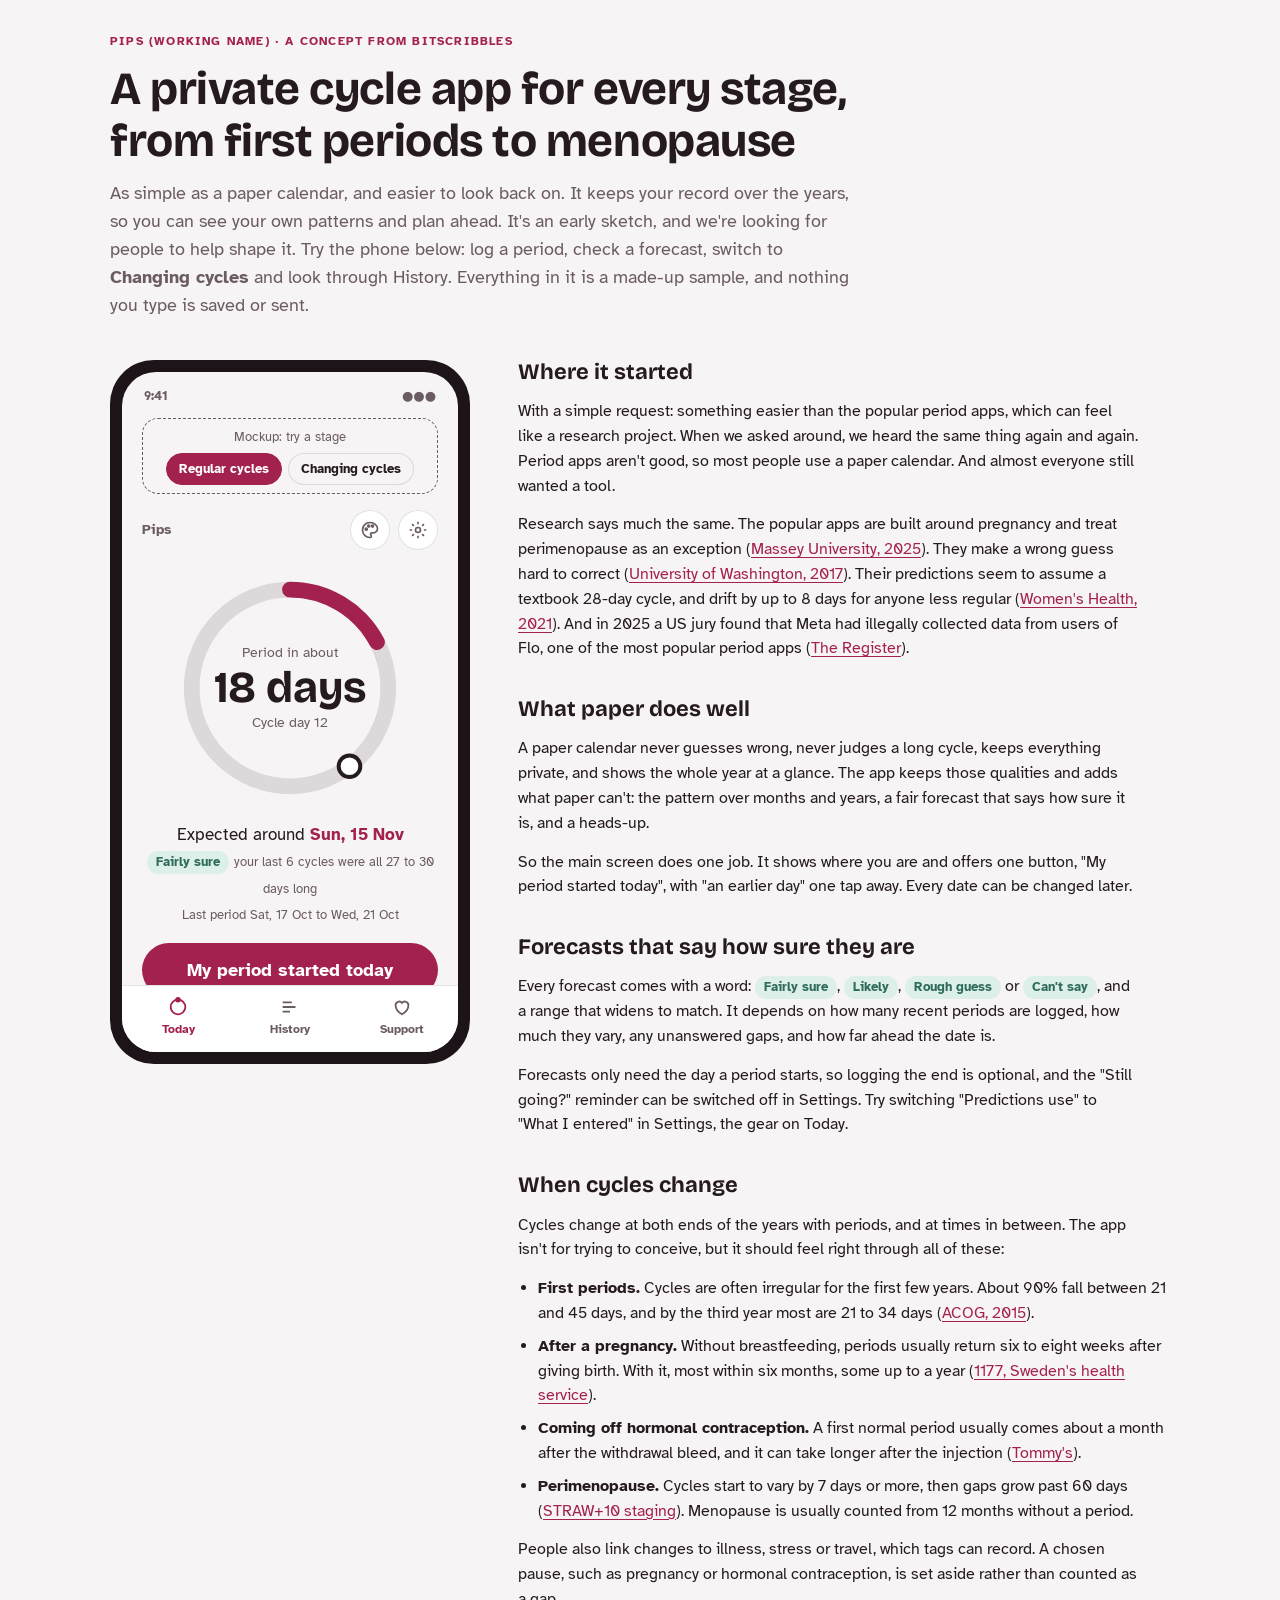
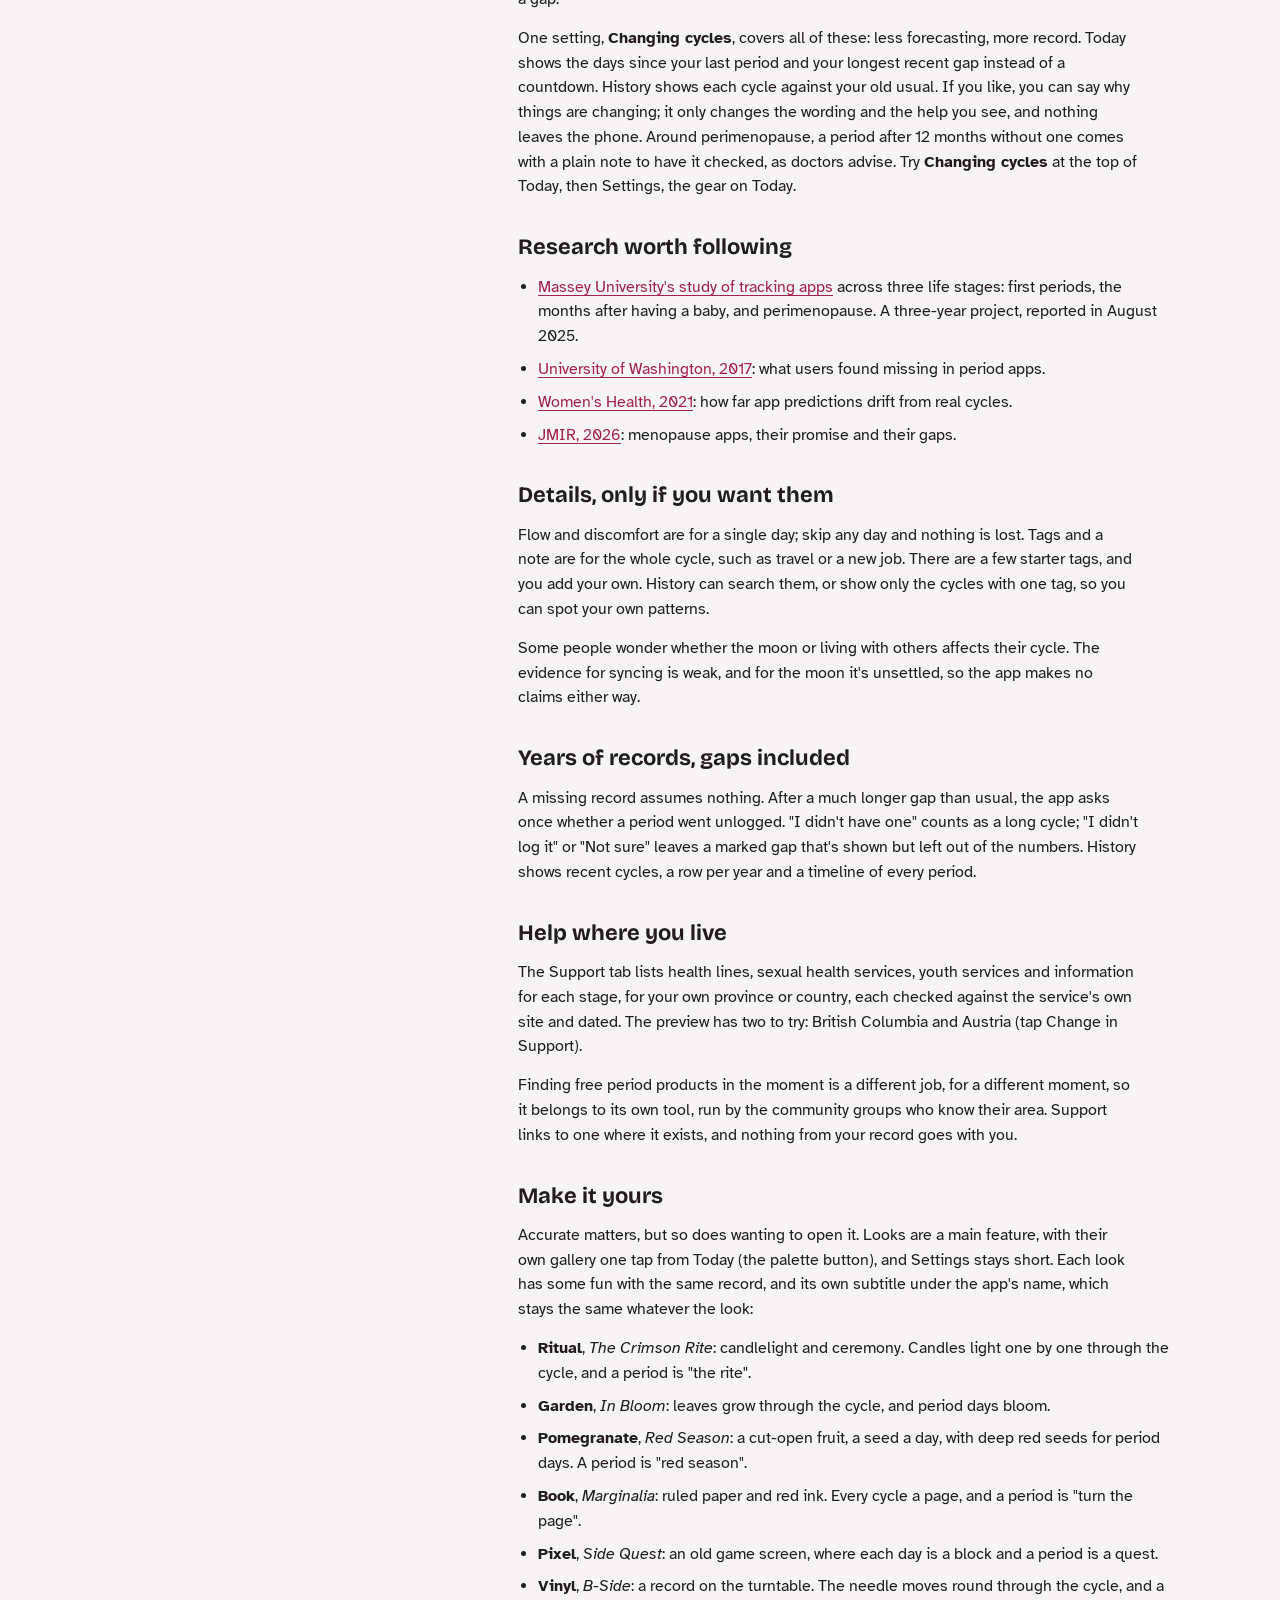
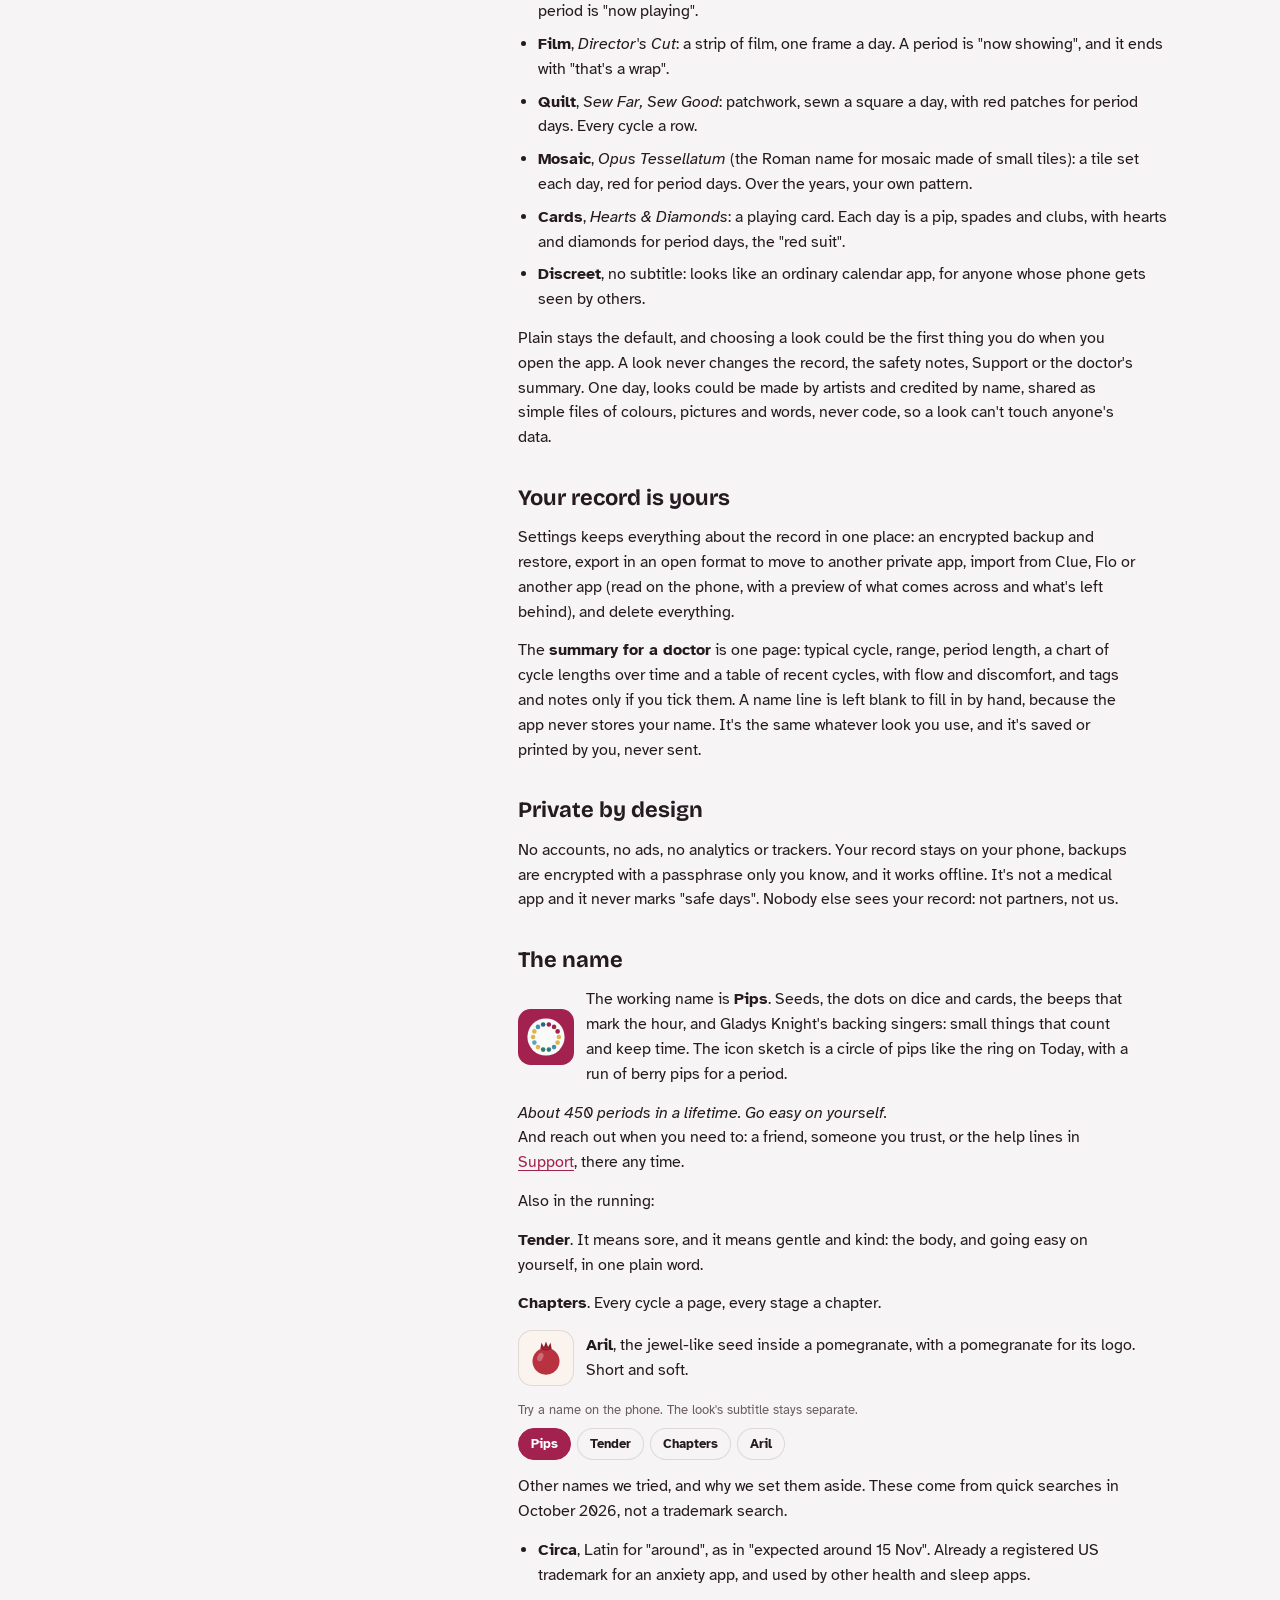
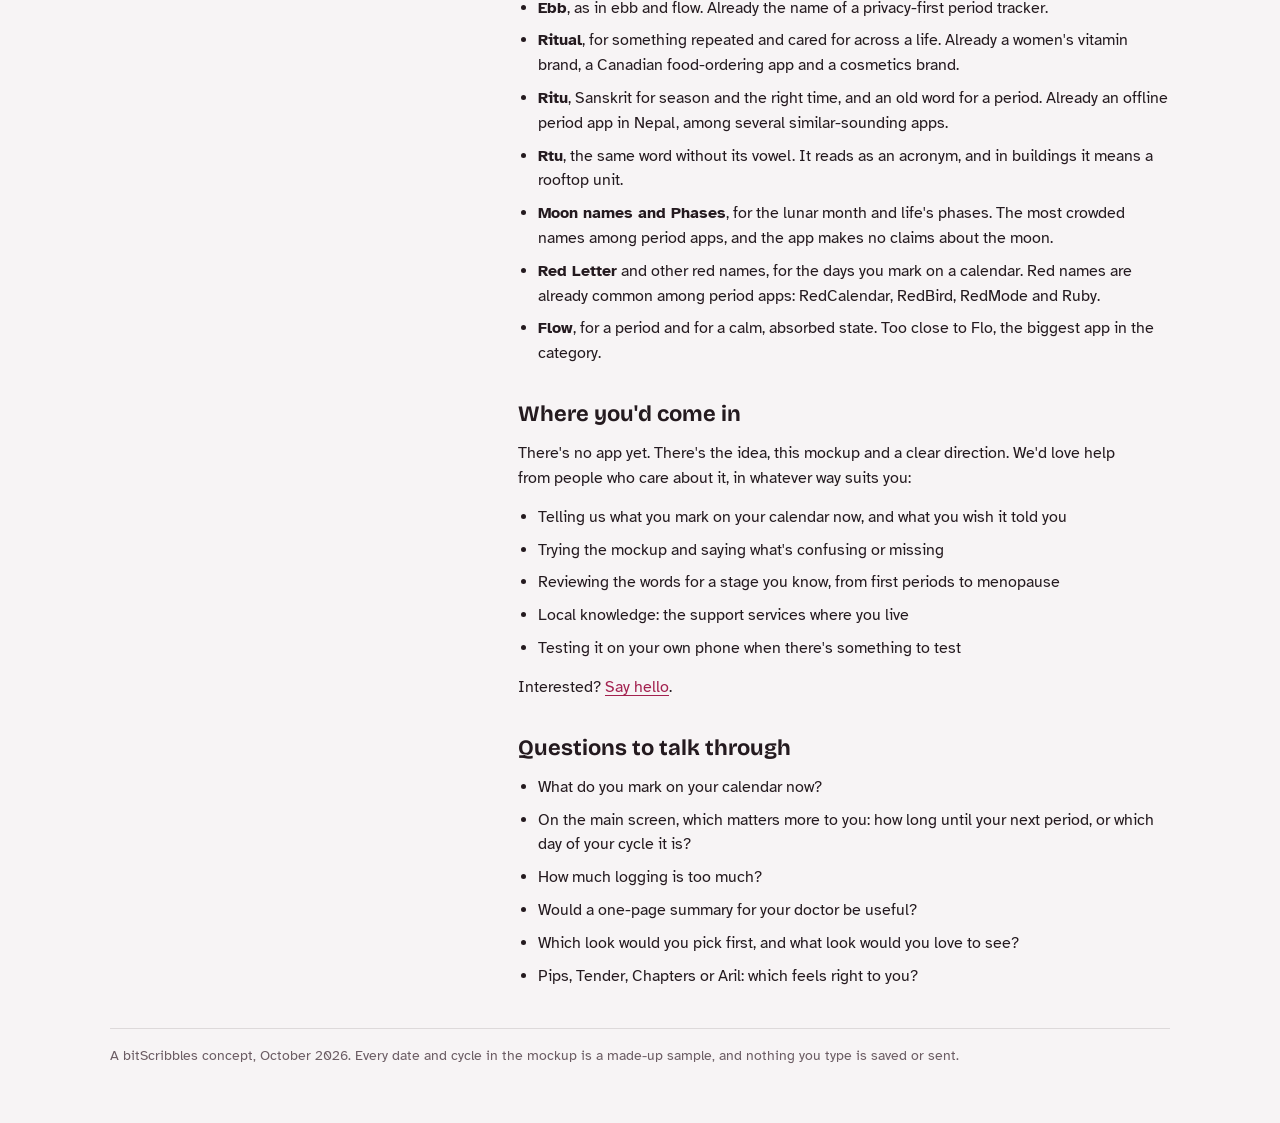
==== commit 70016a9a: "Cycle preview: Pips as the working name, and a flickering flame for today The concept's working name" ====
--- a/preview/cycle/index.html
+++ b/preview/cycle/index.html
@@ -4,7 +4,7 @@
 <meta charset="utf-8">
 <meta name="viewport" content="width=device-width, initial-scale=1, viewport-fit=cover">
 <meta name="robots" content="noindex, nofollow">
-<title>Tender (working name) — a concept from bitScribbles</title>
+<title>Pips (working name) — a concept from bitScribbles</title>
 <link rel="icon" href="/favicon.svg?v=2" type="image/svg+xml">
 <link rel="preconnect" href="https://fonts.googleapis.com">
 <link rel="stylesheet" href="https://fonts.googleapis.com/css2?family=Bricolage+Grotesque:opsz,wght@12..96,500;12..96,700&family=Cinzel:wght@600;700&family=Press+Start+2P&family=Special+Elite&family=Shrikhand&family=Bebas+Neue&family=Patrick+Hand&family=Marcellus&family=Fraunces:opsz,wght@9..144,600&family=Playfair+Display:wght@700&family=Atkinson+Hyperlegible:ital,wght@0,400;0,700;1,400&display=swap">
@@ -268,11 +268,11 @@
 @keyframes spin { to { transform: rotate(360deg); } }
 @keyframes flick { from { opacity: 1; } to { opacity: 0.55; } }
 @media (prefers-reduced-motion: no-preference) {
-  .flame { transform-box: fill-box; transform-origin: 50% 100%; animation: flicker 1.6s ease-in-out infinite alternate; }
-  .flame:nth-of-type(3n) { animation-duration: 1.1s; }
+  .flame.now { transform-box: fill-box; transform-origin: 50% 100%; animation: flicker 0.7s ease-in-out infinite alternate; }
   .blink { animation: blink 1s steps(2, start) infinite; }
 }
-@keyframes flicker { 0% { transform: scale(1, 1); opacity: 1; } 50% { transform: scale(0.85, 1.15); opacity: 0.85; } 100% { transform: scale(1.05, 0.9); opacity: 1; } }
+@keyframes flicker { 0% { transform: scale(1, 1) rotate(0deg); opacity: 1; } 30% { transform: scale(0.75, 1.3) rotate(-6deg); opacity: 0.7; } 60% { transform: scale(1.15, 0.85) rotate(5deg); opacity: 1; } 100% { transform: scale(0.9, 1.2) rotate(-3deg); opacity: 0.8; } }
+.flame.now { filter: drop-shadow(0 0 3px #ffcf7a); }
 @keyframes blink { to { visibility: hidden; } }
 /* Settings: your record */
 .reclist { display: grid; gap: 6px; }
@@ -333,7 +333,7 @@
 <body>
 <div class="wrap">
   <header>
-    <span class="eyebrow">Tender (working name) · a concept from bitScribbles</span>
+    <span class="eyebrow">Pips (working name) · a concept from bitScribbles</span>
     <h1>A private cycle app for every stage, from first periods to menopause</h1>
     <p class="lead">As simple as a paper calendar, and easier to look back on. It keeps your record over the years, so you can see your own patterns and plan ahead. It's an early sketch, and we're looking for people to help shape it. Try the phone below: log a period, check a forecast, switch to <b>Changing cycles</b> and look through History. Everything in it is a made-up sample, and nothing you type is saved or sent.</p>
   </header>
@@ -346,7 +346,7 @@
         <!-- Today -->
         <div class="view" id="v-today" role="tabpanel" aria-labelledby="t-today">
           <div class="stagebar"><span class="meta">Mockup: try a stage</span><div class="seg" role="group" aria-label="Stage"><button type="button" data-stage="regular" aria-pressed="true">Regular cycles</button><button type="button" data-stage="changing" aria-pressed="false">Changing cycles</button></div></div>
-          <div class="apphead"><span class="titles"><span class="app-name" id="appName">Tender</span><span class="look-sub" id="lookSub" hidden></span></span><span class="headbtns"><button class="gear" type="button" data-go="looks" aria-label="Looks"><svg viewBox="0 0 24 24" fill="none" stroke="currentColor" stroke-width="2" aria-hidden="true"><path d="M12 3a9 9 0 1 0 0 18c1.1 0 1.6-.8 1.6-1.6 0-.5-.2-.9-.5-1.2-.3-.3-.5-.7-.5-1.2 0-.9.7-1.6 1.6-1.6H16a5 5 0 0 0 5-5c0-4-4-7.4-9-7.4z"></path><circle cx="7.5" cy="11" r="1.2" fill="currentColor"></circle><circle cx="10.5" cy="7.3" r="1.2" fill="currentColor"></circle><circle cx="15" cy="7.3" r="1.2" fill="currentColor"></circle></svg></button><button class="gear" type="button" data-go="settings" aria-label="Settings"><svg viewBox="0 0 24 24" fill="none" stroke="currentColor" stroke-width="2" aria-hidden="true"><circle cx="12" cy="12" r="3"></circle><path d="M12 2v3M12 19v3M2 12h3M19 12h3M4.9 4.9l2.1 2.1M17 17l2.1 2.1M4.9 19.1L7 17M17 7l2.1-2.1"></path></svg></button></span></div>
+          <div class="apphead"><span class="titles"><span class="app-name" id="appName">Pips</span><span class="look-sub" id="lookSub" hidden></span></span><span class="headbtns"><button class="gear" type="button" data-go="looks" aria-label="Looks"><svg viewBox="0 0 24 24" fill="none" stroke="currentColor" stroke-width="2" aria-hidden="true"><path d="M12 3a9 9 0 1 0 0 18c1.1 0 1.6-.8 1.6-1.6 0-.5-.2-.9-.5-1.2-.3-.3-.5-.7-.5-1.2 0-.9.7-1.6 1.6-1.6H16a5 5 0 0 0 5-5c0-4-4-7.4-9-7.4z"></path><circle cx="7.5" cy="11" r="1.2" fill="currentColor"></circle><circle cx="10.5" cy="7.3" r="1.2" fill="currentColor"></circle><circle cx="15" cy="7.3" r="1.2" fill="currentColor"></circle></svg></button><button class="gear" type="button" data-go="settings" aria-label="Settings"><svg viewBox="0 0 24 24" fill="none" stroke="currentColor" stroke-width="2" aria-hidden="true"><circle cx="12" cy="12" r="3"></circle><path d="M12 2v3M12 19v3M2 12h3M19 12h3M4.9 4.9l2.1 2.1M17 17l2.1 2.1M4.9 19.1L7 17M17 7l2.1-2.1"></path></svg></button></span></div>
           <div class="ring">
             <svg viewBox="0 0 240 240" aria-hidden="true">
               <circle id="ringBase" cx="120" cy="120" r="100" fill="none" stroke="var(--line)" stroke-width="16"></circle>
@@ -708,12 +708,13 @@
 
       <section class="plain">
         <h2>The name</h2>
-        <p>The working name is <b>Tender</b>. It means sore, and it means gentle and kind: the body, and going easy on yourself, in one plain word.</p>
+        <p class="aril"><svg aria-hidden="true" xmlns="http://www.w3.org/2000/svg" viewBox="0 0 512 512" width="56" height="56"><rect width="512" height="512" rx="115" fill="#A3214F"/><circle cx="256" cy="256" r="170" fill="#FAFAF9"/><circle cx="282.3" cy="141.0" r="21" fill="#A3214F"/><circle cx="329.6" cy="163.7" r="21" fill="#A3214F"/><circle cx="362.3" cy="204.8" r="21" fill="#A3214F"/><circle cx="374.0" cy="256.0" r="21" fill="#E0B44C"/><circle cx="362.3" cy="307.2" r="21" fill="#E0B44C"/><circle cx="329.6" cy="348.3" r="21" fill="#3F8FB0"/><circle cx="282.3" cy="371.0" r="21" fill="#2F7D75"/><circle cx="229.7" cy="371.0" r="21" fill="#2F7D75"/><circle cx="182.4" cy="348.3" r="21" fill="#E0B44C"/><circle cx="149.7" cy="307.2" r="21" fill="#5AA3C2"/><circle cx="138.0" cy="256.0" r="21" fill="#E0B44C"/><circle cx="149.7" cy="204.8" r="21" fill="#E0B44C"/><circle cx="182.4" cy="163.7" r="21" fill="#3F8FB0"/><circle cx="229.7" cy="141.0" r="21" fill="#23688A"/></svg><span>The working name is <b>Pips</b>. Seeds, the dots on dice and cards, the beeps that mark the hour, and Gladys Knight's backing singers: small things that count and keep time. The icon sketch is a circle of pips like the ring on Today, with a run of berry pips for a period.</span></p>
         <p><i>About 450 periods in a lifetime. Go easy on yourself.</i><br>And reach out when you need to: a friend, someone you trust, or the help lines in <button class="inline-link" type="button" data-go="support" data-scroll="phone">Support</button>, there any time.</p>
-        <p>Also in the running: <b>Chapters</b>. Every cycle a page, every stage a chapter. </p>
-        <p class="aril"><span class="aril-icon" aria-hidden="true"><svg width="34" height="36" viewBox="0 0 26 28"><path d="M8.6 7.2 L9.4 2.2 L11.4 5.4 L13 1.2 L14.6 5.4 L16.6 2.2 L17.4 7.2 Z" fill="#8e1b2e"></path><circle cx="13" cy="16.5" r="10.5" fill="#b8323f"></circle><path d="M9.6 6.6 Q13 8.4 16.4 6.6" fill="none" stroke="#8e1b2e" stroke-width="1.4"></path><ellipse cx="8.6" cy="13.2" rx="2.2" ry="3.4" fill="#ffffff" opacity="0.28" transform="rotate(25 8.6 13.2)"></ellipse></svg></span><span>And a new one: <b>Aril</b>, the jewel-like seed inside a pomegranate, with a pomegranate for its logo. Short and soft.</span></p>
-        <p class="aril"><svg aria-hidden="true" xmlns="http://www.w3.org/2000/svg" viewBox="0 0 512 512" width="56" height="56"><rect width="512" height="512" rx="115" fill="#A3214F"/><circle cx="256" cy="256" r="170" fill="#FAFAF9"/><circle cx="282.3" cy="141.0" r="21" fill="#A3214F"/><circle cx="329.6" cy="163.7" r="21" fill="#A3214F"/><circle cx="362.3" cy="204.8" r="21" fill="#A3214F"/><circle cx="374.0" cy="256.0" r="21" fill="#E0B44C"/><circle cx="362.3" cy="307.2" r="21" fill="#E0B44C"/><circle cx="329.6" cy="348.3" r="21" fill="#3F8FB0"/><circle cx="282.3" cy="371.0" r="21" fill="#2F7D75"/><circle cx="229.7" cy="371.0" r="21" fill="#2F7D75"/><circle cx="182.4" cy="348.3" r="21" fill="#E0B44C"/><circle cx="149.7" cy="307.2" r="21" fill="#5AA3C2"/><circle cx="138.0" cy="256.0" r="21" fill="#E0B44C"/><circle cx="149.7" cy="204.8" r="21" fill="#E0B44C"/><circle cx="182.4" cy="163.7" r="21" fill="#3F8FB0"/><circle cx="229.7" cy="141.0" r="21" fill="#23688A"/></svg><span>And another: <b>Pips</b>. Seeds, the dots on dice and cards, the beeps that mark the hour, and Gladys Knight's backing singers. Small things that count and keep time. The icon sketch is a circle of pips like the ring on Today, with a run of berry pips for a period.</span></p>
-        <div class="namepick"><span class="meta">Try a name on the phone. The look's subtitle stays separate.</span><div class="seg" id="namePick" role="group" aria-label="Try a name"><button type="button" data-name="Tender" aria-pressed="true">Tender</button><button type="button" data-name="Chapters" aria-pressed="false">Chapters</button><button type="button" data-name="Aril" aria-pressed="false">Aril</button><button type="button" data-name="Pips" aria-pressed="false">Pips</button></div></div>
+        <p>Also in the running:</p>
+        <p><b>Tender</b>. It means sore, and it means gentle and kind: the body, and going easy on yourself, in one plain word.</p>
+        <p><b>Chapters</b>. Every cycle a page, every stage a chapter.</p>
+        <p class="aril"><span class="aril-icon" aria-hidden="true"><svg width="34" height="36" viewBox="0 0 26 28"><path d="M8.6 7.2 L9.4 2.2 L11.4 5.4 L13 1.2 L14.6 5.4 L16.6 2.2 L17.4 7.2 Z" fill="#8e1b2e"></path><circle cx="13" cy="16.5" r="10.5" fill="#b8323f"></circle><path d="M9.6 6.6 Q13 8.4 16.4 6.6" fill="none" stroke="#8e1b2e" stroke-width="1.4"></path><ellipse cx="8.6" cy="13.2" rx="2.2" ry="3.4" fill="#ffffff" opacity="0.28" transform="rotate(25 8.6 13.2)"></ellipse></svg></span><span><b>Aril</b>, the jewel-like seed inside a pomegranate, with a pomegranate for its logo. Short and soft.</span></p>
+        <div class="namepick"><span class="meta">Try a name on the phone. The look's subtitle stays separate.</span><div class="seg" id="namePick" role="group" aria-label="Try a name"><button type="button" data-name="Pips" aria-pressed="true">Pips</button><button type="button" data-name="Tender" aria-pressed="false">Tender</button><button type="button" data-name="Chapters" aria-pressed="false">Chapters</button><button type="button" data-name="Aril" aria-pressed="false">Aril</button></div></div>
         <p>Other names we tried, and why we set them aside. These come from quick searches in October 2026, not a trademark search.</p>
         <ul class="questions">
           <li><b>Circa</b>, Latin for "around", as in "expected around 15 Nov". Already a registered US trademark for an anxiety app, and used by other health and sleep apps.</li>
@@ -748,7 +749,7 @@
           <li>How much logging is too much?</li>
           <li>Would a one-page summary for your doctor be useful?</li>
           <li>Which look would you pick first, and what look would you love to see?</li>
-          <li>Tender, Chapters, Aril or Pips: which feels right to you?</li>
+          <li>Pips, Tender, Chapters or Aril: which feels right to you?</li>
         </ul>
       </section>
     </div>
@@ -820,12 +821,12 @@
     discreet: { name: 'Calendar', start: 'Mark today', end: 'Mark as done', earlierStart: 'Another day', earlierEnd: 'It ended another day', inAbout: 'Next in about', likely: 'Next likely', cycleDay: 'Day {n}', periodLabel: 'Marked', since: 'Since last mark', last: 'Last mark', dayHead: 'Today, day {n}' }
   };
   var SUB = { plain: '', ritual: 'The Crimson Rite', garden: 'In Bloom', pomegranate: 'Red Season', book: 'Marginalia', pixel: 'Side Quest', vinyl: 'B-Side', film: 'Director\u2019s Cut', quilt: 'Sew Far, Sew Good', mosaic: 'Opus Tessellatum', cards: 'Hearts & Diamonds', discreet: '' };
-  var appTitle = 'Tender';
+  var appTitle = 'Pips';
   function showTitle() {
     $('appName').textContent = skin === 'discreet' ? 'Calendar' : appTitle;
     $('lookSub').textContent = SUB[skin] || ''; $('lookSub').hidden = !SUB[skin];
   }
-  var PLAIN = { name: 'Tender', start: 'My period started today', end: 'My period has ended', earlierStart: 'It started on an earlier day', earlierEnd: 'It ended on an earlier day', inAbout: 'Period in about', likely: 'Period likely', cycleDay: 'Cycle day {n}', periodLabel: 'Period', since: 'Since your last period', last: 'Last period', dayHead: 'Today, period day {n}' };
+  var PLAIN = { name: 'Pips', start: 'My period started today', end: 'My period has ended', earlierStart: 'It started on an earlier day', earlierEnd: 'It ended on an earlier day', inAbout: 'Period in about', likely: 'Period likely', cycleDay: 'Cycle day {n}', periodLabel: 'Period', since: 'Since your last period', last: 'Last period', dayHead: 'Today, period day {n}' };
   function T(k, n) { var w = (WORDS[skin] && WORDS[skin][k]) || PLAIN[k]; return n === undefined ? w : w.replace('{n}', n); }
   var WHY_NOTE = {
     first: 'In the first few years after periods start, cycles are often irregular. That\u2019s common.',
@@ -1099,7 +1100,8 @@
         a = (i + 0.5) / n * 2 * Math.PI - Math.PI / 2; x = 120 + 114 * Math.cos(a); y = 120 + 114 * Math.sin(a);
         var lit = (i + 0.5) / n <= p;
         out += '<rect x="' + (x - 2.5).toFixed(1) + '" y="' + (y - 2).toFixed(1) + '" width="5" height="7" rx="1" fill="#e9dcc8" opacity="' + (lit ? 1 : 0.35) + '"></rect>';
-        if (lit) out += '<path class="flame" d="M' + x.toFixed(1) + ' ' + (y - 9).toFixed(1) + ' q3 4 0 7 q-3 -3 0 -7 z" fill="' + ((i + 0.5) / n <= pf ? '#ff6a4d' : '#ffcf7a') + '"></path>';
+        var now = lit && (i + 1.5) / n > p;
+        if (lit) out += '<path class="flame' + (now ? ' now' : '') + '" d="M' + x.toFixed(1) + ' ' + (y - (now ? 11 : 9)).toFixed(1) + (now ? ' q4 5 0 9 q-4 -4 0 -9 z' : ' q3 4 0 7 q-3 -3 0 -7 z') + '" fill="' + ((i + 0.5) / n <= pf ? '#ff6a4d' : '#ffcf7a') + '"></path>';
       }
       out += '<circle cx="120" cy="120" r="80" fill="none" stroke="var(--line)" stroke-width="1" stroke-dasharray="2 5"></circle>';
     } else if (skin === 'garden') {
@@ -1289,7 +1291,7 @@
       h += '</tr>';
     });
     h += '</tbody></table></div>';
-    h += '<div class="foot">Self-reported in Tender. Dates and details as logged; no predictions or diagnoses. ' + (ch ? 'Some period lengths weren\u2019t logged.' : '') + '</div>';
+    h += '<div class="foot">Self-reported in ' + appTitle + '. Dates and details as logged; no predictions or diagnoses. ' + (ch ? 'Some period lengths weren\u2019t logged.' : '') + '</div>';
     $('paper').innerHTML = h;
   }
   $('rFlow').addEventListener('change', renderReport);
